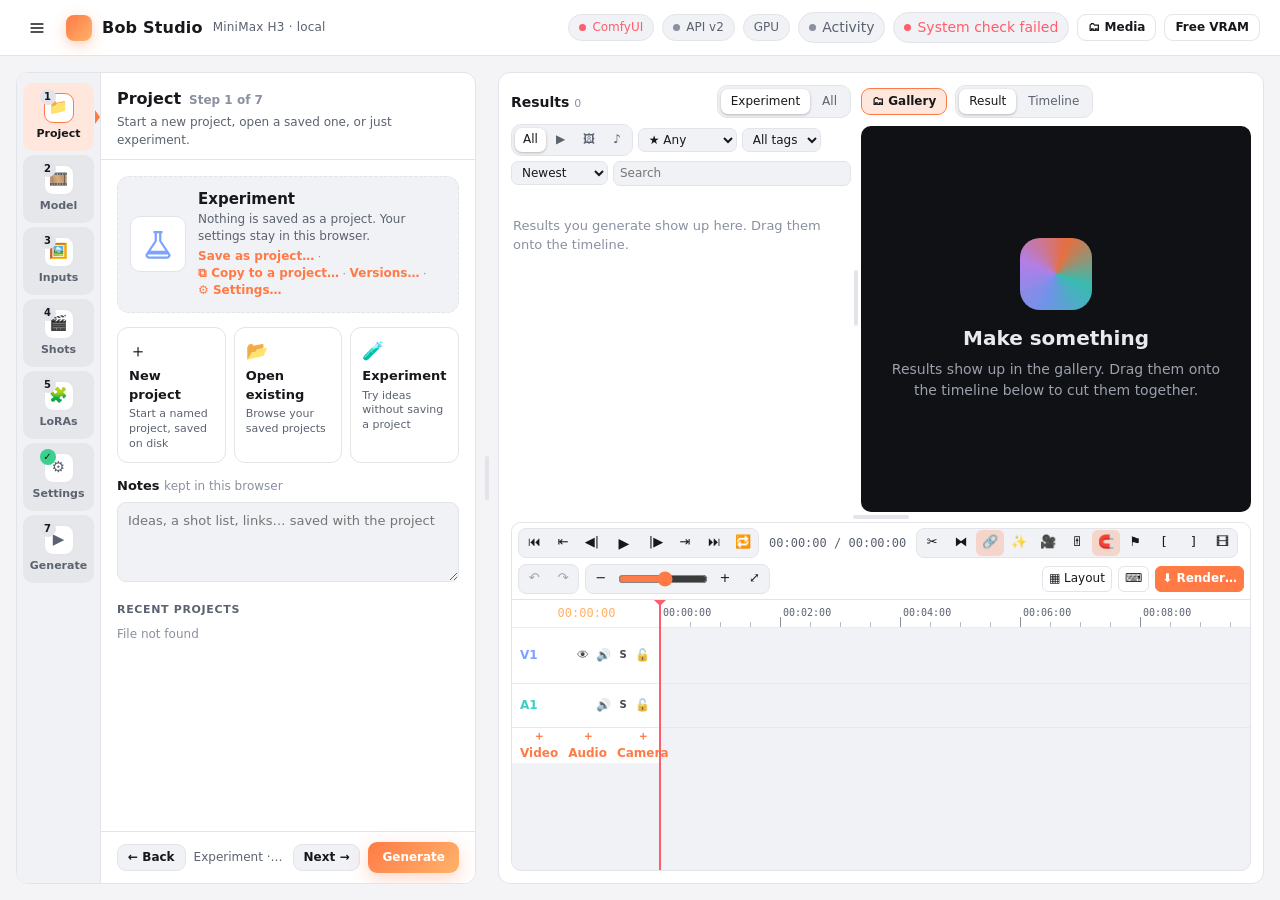
==== static/index.html @ f5df1dfd "H3 Image: Clean texture with EasyFix, and 8 and 16 MP sizes (v0.99.0) Clean texture (on by default) " ====
<!doctype html>
<html lang="en">
<head>
  <meta charset="utf-8">
  <meta name="viewport" content="width=device-width, initial-scale=1">
  <title>Bob Studio</title>
  <link rel="icon" href="data:image/svg+xml,<svg xmlns='http://www.w3.org/2000/svg' viewBox='0 0 32 32'><rect width='32' height='32' rx='8' fill='%23ff7a45'/><path d='M11 9l12 7-12 7z' fill='white'/></svg>">
  <link rel="stylesheet" href="/static/styles.css">
  <link rel="stylesheet" href="/static/shell.css">
  <link rel="stylesheet" href="/static/media.css">
  <link rel="stylesheet" href="/static/timeline.css">
  <link rel="stylesheet" href="/static/editor.css">
  <link rel="stylesheet" href="/static/themes.css">
  <link rel="stylesheet" href="/static/settings.css">
  <script>
    // Start in the saved theme (Settings > Appearance) before anything is drawn.
    try { const a = JSON.parse(localStorage.getItem("bob.look") || "null"); if (a) { const r = document.documentElement;
      r.dataset.theme = a.theme || "system"; r.dataset.accent = a.accent || "orange"; r.dataset.text = a.font_size || "normal"; r.dataset.motion = a.reduce_motion ? "reduce" : ""; } } catch {}
  </script>
</head>
<body>
  <header class="topbar">
    <div class="brand"><button type="button" class="menu-btn" id="btn-menu" aria-label="Menu" aria-haspopup="menu" aria-expanded="false" title="Menu">
        <svg viewBox="0 0 20 20" fill="none" stroke="currentColor" stroke-width="1.8" stroke-linecap="round" aria-hidden="true"><path d="M3.5 5.5h13M3.5 10h13M3.5 14.5h13"/></svg></button>
      <span class="logo"></span>Bob Studio <small>MiniMax H3 · local <span id="app-version"></span></small></div>
    <div class="status" id="status">
      <span class="chip" id="st-comfy"><i></i>ComfyUI</span>
      <span class="chip" id="st-proxy"><i></i>API v2</span>
      <span class="chip muted" id="st-gpu">GPU</span>
      <button type="button" class="chip chip-btn act-chip" id="st-queue" title="Activity: what the studio is doing, with logs (Ctrl+Shift+A)"><i></i>Activity</button>
      <button class="chip chip-btn" id="st-sys" title="System check"><i></i>System</button>
      <button class="chip chip-btn unsaved" id="st-save" hidden title="Save the project (Ctrl+S)"><i></i>Unsaved · Save</button>
      <button class="btn ghost sm" id="btn-media" title="Open the media library: pictures, clips and sounds, with tags and bookmarks">🗂 Media</button>
      <button class="btn ghost sm" id="btn-free" title="Unload models from VRAM (useful when switching between H3 and FLUX)">Free VRAM</button>
    </div>
  </header>

  <div class="sys-content" id="sys-content" hidden>
    <p class="hint" id="sys-summary"></p>
    <ul class="sys-list" id="sys-list"></ul>
  </div>

  <main class="layout" id="layout">
    <!-- ============================================================ SIDE PANEL: steps -->
    <aside class="panel side" id="side" aria-label="Create">
      <nav class="steps" role="tablist" aria-orientation="vertical" aria-label="Steps">
        <button type="button" class="step-tab" role="tab" data-step="project"><span class="ico">📁<span class="n"><span>1</span></span></span>Project</button>
        <button type="button" class="step-tab" role="tab" data-step="model"><span class="ico">🎞️<span class="n"><span>2</span></span></span>Model</button>
        <button type="button" class="step-tab" role="tab" data-step="inputs"><span class="ico">🖼️<span class="n"><span>3</span></span></span>Inputs</button>
        <button type="button" class="step-tab" role="tab" data-step="shots"><span class="ico">🎬<span class="n"><span>4</span></span></span>Shots</button>
        <button type="button" class="step-tab" role="tab" data-step="loras"><span class="ico">🧩<span class="n"><span>5</span></span></span>LoRAs</button>
        <button type="button" class="step-tab" role="tab" data-step="prompt"><span class="ico">✍️<span class="n"><span>4</span></span></span>Prompt</button>
        <button type="button" class="step-tab" role="tab" data-step="settings"><span class="ico">⚙️<span class="n"><span>5</span></span></span>Settings</button>
        <button type="button" class="step-tab" role="tab" data-step="generate"><span class="ico">▶️<span class="n"><span>6</span></span></span>Generate</button>
        <span class="rail-gap"></span>
      </nav>

      <div class="side-body">
        <header class="step-head"><h2 id="step-title"></h2><p id="step-sub"></p></header>
        <!-- novalidate: Bob checks the values itself; the browser would silently refuse to submit over a hidden field
             (e.g. a LoRA strength between its steps on another step) -->
        <form id="form" autocomplete="off" novalidate>
          <!-- 1 · Project -->
          <section class="step" data-step="project" role="tabpanel">
            <div class="proj-card" id="proj-card"></div>
            <div class="proj-actions">
              <button type="button" class="proj-action" id="btn-proj-new"><i>＋</i><b>New project</b><span>Start a named project, saved on disk</span></button>
              <button type="button" class="proj-action" id="btn-proj-open"><i>📂</i><b>Open existing</b><span>Browse your saved projects</span></button>
              <button type="button" class="proj-action" id="btn-proj-exp"><i>🧪</i><b>Experiment</b><span>Try ideas without saving a project</span></button>
            </div>
            <div class="field" id="f-notes">
              <label for="proj-notes">Notes <span class="opt" id="notes-where"></span></label>
              <textarea id="proj-notes" rows="3" placeholder="Ideas, a shot list, links… saved with the project"></textarea>
            </div>
            <h4 class="sub-h">Recent projects</h4>
            <div class="recent-list" id="recent-list"></div>
          </section>

          <!-- 2 · Model -->
          <section class="step" data-step="model" role="tabpanel">
            <div id="model-list"></div>
            <div class="missing" id="missing" hidden></div>
          </section>

          <!-- 3 · Inputs -->
          <section class="step" data-step="inputs" role="tabpanel">
    <div class="field" id="f-frames">
              <label>Keyframes <span class="opt">optional</span></label>
              <div class="frames">
                <div class="drop" data-role="first_frame" tabindex="0">
                  <span class="drop-label">First frame</span>
                  <img alt="">
                  <button type="button" class="m3b" title="Make a 3D model of the main object in this picture" aria-label="Make a 3D model from the first frame">🧊</button>
                  <button type="button" class="s3b" title="Open this picture as a 3D scene" aria-label="Open the first frame as a 3D scene">🏞</button>
                  <button type="button" class="x" title="Remove">×</button>
                </div>
                <div class="drop" data-role="last_frame" tabindex="0">
                  <span class="drop-label">Last frame</span>
                  <img alt="">
                  <button type="button" class="m3b" title="Make a 3D model of the main object in this picture" aria-label="Make a 3D model from the last frame">🧊</button>
                  <button type="button" class="s3b" title="Open this picture as a 3D scene" aria-label="Open the last frame as a 3D scene">🏞</button>
                  <button type="button" class="x" title="Remove">×</button>
                </div>
              </div>
              <p class="hint">Drop or click to upload, or use “→ First frame” on any image in the gallery. The video follows the keyframe's aspect ratio.</p>
              <input type="file" id="file-input" accept="image/png,image/jpeg,image/webp,image/bmp" hidden>
            </div>

    <div class="field" id="f-refs" hidden>
              <label>Reference pictures <span class="opt">1–9 · people, objects, places, style</span></label>
              <div class="refs" id="refs"></div>
              <p class="hint">In the prompt, call them <code>&lt;Picture 1&gt;</code>, <code>&lt;Picture 2&gt;</code>… in this order. Click a tag on a picture to insert it.</p>
              <input type="file" id="ref-input" accept="image/png,image/jpeg,image/webp,image/bmp" multiple hidden>
            </div>

    <div class="field" id="f-arefs" hidden>
              <label>Reference sound <span class="opt">voices to clone · up to 3</span></label>
              <p class="hint aref-switch">Voice cloning uses the <b>H3 Reference</b> model.
                <button type="button" class="link" id="btn-use-h3ref">Switch to H3 Reference</button></p>
              <div class="arefs" id="arefs"></div>
              <label class="check aref-opt"><input type="checkbox" id="clean-audio" checked> Clean it up and keep the best 6–10 s of speech</label>
              <p class="hint aref-opt">Upload a clear recording of the voice: a sound file, or a video whose soundtrack has it. In the prompt, say who
                speaks with it, e.g. <code>The woman from &lt;Picture 1&gt; says “See you tomorrow” in the voice of &lt;Audio 1&gt;</code>.
                Only clone voices you have permission to use.</p>
              <input type="file" id="aref-input" accept="audio/*,video/mp4,video/webm,video/quicktime" multiple hidden>
            </div>

            <div class="noinputs" id="no-inputs" hidden>This model doesn't take pictures. Go on to the prompt.</div>
            <div class="field" id="f-media">
              <div class="label-row"><label>Media</label><span class="opt">double-click or drag a picture onto a slot</span></div>
              <div id="media-inputs"></div>
            </div>
          </section>

          <!-- Shots (video) -->
          <section class="step" data-step="shots" role="tabpanel" hidden>
            <div class="shots-head">
              <div class="seg sm" id="shots-mode" role="group" aria-label="How shots become video">
                <button type="button" data-m="each" title="One generation per shot; with several shots the results go on the timeline in order">One video per shot</button>
                <button type="button" data-m="multi" title="One generation, H3's multi-shot prompt ([Shot 1] … [Shot 2] …)">One multi-shot video</button>
              </div>
              <label class="check shots-autotl" title="When the video is done, put it at the end of the timeline's first video track (several shots go on in order; with takes, the first good take)"><input type="checkbox" id="shots-autotl" checked> Add to timeline when done</label>
              <label class="check shots-autotl" hidden title="H3 Reference: make the shots one after another, each with the last frame of the shot before as a hidden reference picture (same place, light and clothes), and with one seed for all of them"><input type="checkbox" id="shots-cont" checked> Carry each shot into the next</label>
              <span class="shots-total" id="shots-total"></span>
            </div>
            <details class="shots-idea">
              <summary>✨ Write the shots from an idea</summary>
              <textarea id="shots-idea" rows="2" placeholder="A woman walks her dog in a park at sunset; the dog runs off and she laughs"></textarea>
              <div class="shots-idea-row">
                <label>Shots <select id="shots-idea-n"><option value="">Auto</option><option>1</option><option>2</option><option>3</option><option>4</option><option>5</option><option>6</option></select></label>
                <label>Length <input type="number" id="shots-idea-s" min="2" max="60" step="1" value="10"> s</label>
                <label for="shots-creat">Creativity</label><input type="range" id="shots-creat" min="0" max="100" step="5" value="50"><span class="shots-creat-val"></span>
                <button type="button" class="btn sm primary" id="btn-shots-write">✨ Write shots</button>
              </div>
              <p class="hint" id="shots-idea-status" aria-live="polite">Uses the LLM set up for the Prompt writer. Replaces the shots below; then edit any of them.</p>
            </details>
            <details class="shots-all shots-subjects" id="shots-subjects" open hidden>
              <summary>Subjects <span class="opt">who or what each reference picture is</span><span class="subj-sum"></span></summary>
              <label class="subj-on"><input type="checkbox" id="subjects-on" checked> Use these detailed definitions in the prompt's <code>subject_definitions</code></label>
              <p class="hint">Each picture is <code>&lt;Subject N&gt;</code> in the prompt. A detailed definition keeps faces, hair, bodies and
                clothes accurate in every shot. Generate has the vision model write any that are missing; edit them as you like.
                <button type="button" class="btn sm" data-subj-act="all">✨ Describe the missing ones</button></p>
              <div class="subj-list"></div>
              <p class="hint" id="subjects-status" aria-live="polite"></p>
            </details>
            <div class="shot-list" id="shot-list" role="list" aria-label="Shots"></div>
            <button type="button" class="shot-add" id="btn-shot-add">＋ Add shot</button>
            <p class="hint" id="shots-hint"></p>
            <details class="shots-all shots-look">
              <summary>Look, sound and music <span class="opt">for every shot</span></summary>
              <div class="field"><label for="shots-style">Look <span class="opt">style, light, lens</span></label>
                <input id="shots-style" placeholder="Cinematic live-action, warm tungsten palette, 35mm lens, shallow depth of field"></div>
              <div class="row2">
                <div class="field"><label for="shots-sound">Soundscape</label><input id="shots-sound" placeholder="Rain on metal, distant traffic, footsteps in puddles"></div>
                <div class="field"><label for="shots-music">Music</label><input id="shots-music" placeholder="N/A"></div>
              </div>
              <label class="subj-on"><input type="checkbox" id="shots-automatch" checked> When these change, ✨ update the shots to match
                <span class="opt">setting, light, wording and camera; what happens and spoken lines stay</span></label>
              <p class="hint" id="shots-match-status" aria-live="polite"></p>
            </details>
            <details class="shots-preview"><summary>Prompt preview</summary><pre id="shots-prompt"></pre></details>
            <datalist id="shot-cams"><option value="holds a static shot"><option value="slowly pushes in"><option value="slowly pulls back"><option value="pans left"><option value="pans right"><option value="tilts up"><option value="tilts down"><option value="tracks alongside the subject"><option value="follows the subject from behind"><option value="orbits around the subject"><option value="cranes up"><option value="is handheld and close"><option value="racks focus"></datalist>
          </section>

          <!-- LoRAs -->
          <section class="step" data-step="loras" role="tabpanel" hidden>
            <div class="field">
              <div class="label-row"><label>LoRAs on <span id="lora-model"></span></label>
                <span class="label-actions"><button type="button" class="btn sm" id="btn-lora-browse">📂 Browse LoRAs…</button></span></div>
              <div class="lora-list" id="lora-list"></div>
              <p class="hint">LoRAs steer the model toward a style, a character or a motion. Strength 1 is full, 0.5 half, negative pushes away;
                they apply in order. Click a trigger word to put it in the prompt. H3's turbo LoRA is the Turbo switch in Settings.</p>
            </div>
          </section>

          <!-- 4 · Prompt -->
          <section class="step" data-step="prompt" role="tabpanel">
            <p class="shots-banner" id="prompt-shots-banner" hidden>🎬 Shots are on: Generate builds the video from the <button type="button" class="link" id="btn-goto-shots">Shots step</button>, not this prompt.</p>
            <div class="seg sm prompt-mode" id="prompt-mode" role="tablist" aria-label="Write the prompt as" hidden>
              <button type="button" data-m="text" class="active" title="Write the prompt yourself, with live help (Alt+W switches)">✏ Prompt</button>
              <button type="button" data-m="writer" title="Build an H3 shot list field by field; the LLM fills what you leave open (Alt+W switches)">✍ Shot writer</button>
            </div>
            <div class="prompt-writer" id="prompt-writer" hidden>
              <div class="pw-head"><span class="hint">The shot list fills the prompt as you go; Generate uses it.</span>
                <span class="pw-dur" id="pw-dur" aria-live="polite"></span>
                <button type="button" class="link" id="pw-pop" title="Open the Shot writer in its own window">↗ Pop out</button></div>
              <iframe id="prompt-writer-frame" title="Shot writer"></iframe>
            </div>
    <div class="field prompt-field">
              <div class="label-row">
                <label for="prompt" id="prompt-label">Prompt</label>
                <span class="label-actions">
                  <button type="button" class="link" id="btn-write" title="Turn your idea into an H3 shot list with a local LLM">✨ Write for me</button>
                  <button type="button" class="link" id="btn-catalog" title="Saved prompts: use one, or save this one">📚 Catalog</button>
                  <button type="button" class="link" id="btn-template">Insert template</button>
                  <button type="button" class="link" id="btn-tips">Tips</button>
                </span>
              </div>
              <div class="prompt-bar" id="prompt-bar" role="toolbar" aria-label="Insert into the prompt"></div>
              <textarea id="prompt" rows="9" placeholder="Describe the shots, camera moves, and the sound…"></textarea>
              <div class="prompt-live" id="prompt-live" hidden></div>
              <div class="tips" id="tips" hidden></div>
              <div class="writer-status" id="writer-status" hidden></div>
              <details class="writer" id="f-writer">
                <summary>Prompt writer <span class="opt" id="writer-summary"></span></summary>
                <div class="row2">
                  <div class="field">
                    <label for="llm-backend">LLM</label>
                    <select id="llm-backend"></select>
                  </div>
                  <div class="field">
                    <label for="llm-model">Model</label>
                    <select id="llm-model"></select>
                  </div>
                </div>
                <div class="field">
                  <label for="llm-url">Server URL</label>
                  <div class="inline-row">
                    <input type="url" id="llm-url" spellcheck="false">
                    <button type="button" class="btn ghost sm" id="btn-llm-connect">Connect</button>
                  </div>
                  <p class="hint" id="llm-hint"></p>
                </div>
                <div class="row2">
                  <div class="field">
                    <label for="llm-shots">Shots</label>
                    <select id="llm-shots">
                      <option value="">Auto</option><option>1</option><option>2</option><option>3</option><option>4</option><option>5</option>
                    </select>
                  </div>
                  <div class="field toggle-row">
                    <label class="switch"><input type="checkbox" id="llm-dialogue"><span></span></label>
                    <div><strong>Spoken lines</strong></div>
                  </div>
                </div>
              </details>
            </div>

    <div class="field" id="f-lyrics" hidden>
              <label for="lyrics">Lyrics <span class="opt">use [Verse] [Chorus] [Bridge] tags · [Instrumental] for none</span></label>
              <textarea id="lyrics" rows="6" placeholder="[Verse]&#10;…"></textarea>
            </div>

          </section>

          <!-- 5 · Settings -->
          <section class="step" data-step="settings" role="tabpanel">
    <div class="row2">
              <div class="field" id="f-aspect">
                <label for="aspect">Aspect</label>
                <select id="aspect"></select>
              </div>
              <div class="field" id="f-quality">
                <label for="quality">Quality</label>
                <select id="quality"></select>
              </div>
            </div>
            <p class="hint dims" id="dims"></p>

            <div class="field" id="f-seconds">
              <div class="label-row">
                <label for="seconds">Duration</label>
                <span class="val" id="seconds-val"></span>
              </div>
              <input type="range" id="seconds" min="2" max="15" step="0.5" value="5">
            </div>

            <div class="field toggle-row" id="f-turbo">
              <label class="switch"><input type="checkbox" id="turbo" checked><span></span></label>
              <div><strong>Turbo</strong> <span class="hint inline" id="turbo-note">8 steps with the turbo LoRA (≈3× faster)</span></div>
            </div>

            <div class="field toggle-row" id="f-fidelity" hidden>
              <label class="switch"><input type="checkbox" id="fidelity"><span></span></label>
              <div><strong>Max reference detail</strong> <span class="hint inline">2048px references: truer faces, several times slower</span></div>
            </div>

            <div class="field toggle-row" id="f-clean" hidden>
              <label class="switch"><input type="checkbox" id="clean" checked><span></span></label>
              <div><strong>Clean texture</strong> <span class="hint inline" id="clean-hint">EasyFix: less grain and speckle on skin, fur and stone (6 steps)</span></div>
            </div>

            <div class="field toggle-row" id="f-enhance" hidden>
              <label class="switch"><input type="checkbox" id="enhance"><span></span></label>
              <div><strong>Enhance prompt</strong> <span class="hint inline" id="enhance-hint">Qwen3.5 upsampler expands short prompts</span></div>
            </div>

            <details class="advanced">
              <summary>Advanced</summary>
              <div class="row2">
                <div class="field">
                  <label for="seed">Seed</label>
                  <div class="seed">
                    <input type="number" id="seed" value="-1" min="-1">
                    <button type="button" class="btn ghost sm" id="btn-dice" title="Random every run">🎲</button>
                  </div>
                  <p class="hint">-1 = random each run</p>
                </div>
                <div class="field">
                  <label>Takes</label>
                  <div class="seg" id="batch-seg">
                    <button type="button" data-v="1" class="active">1</button>
                    <button type="button" data-v="2">2</button>
                    <button type="button" data-v="3">3</button>
                    <button type="button" data-v="4">4</button>
                  </div>
                  <p class="hint">Each take uses the next seed.</p>
                </div>
              </div>
              <div class="field" id="f-live-preview">
                <label for="live-preview">Live preview</label>
                <select id="live-preview">
                  <option value="off">Off</option>
                  <option value="fast">On · a soft colour sketch of the first frame</option>
                </select>
                <p class="hint">Shows the first frame forming on the running result, once per step, so you can stop a take that's going wrong. Costs no measurable time.</p>
              </div>
              <div class="field unet-field" id="unet-field" hidden></div>
              <div class="field sampling-field" id="sampling-field" hidden></div>
              <div class="row2 samp-nums" id="samp-nums">
                <div class="field">
                  <label for="steps">Steps</label>
                  <input type="number" id="steps" min="1" max="150" placeholder="auto">
                  <p class="hint" id="steps-hint">auto</p>
                </div>
                <div class="field">
                  <label for="cfg">CFG</label>
                  <input type="number" id="cfg" min="0" max="30" step="0.1" placeholder="auto">
                  <p class="hint" id="cfg-hint">auto</p>
                </div>
              </div>
            </details>

            <details class="advanced post-proc" id="f-enhance-after">
              <summary>Post-Processing <span class="pp-sum" id="enhance-after-sum"></span></summary>
              <p class="hint">Runs after every new picture or video, in this order, and saves one enhanced copy beside it. Set a step to Off to skip it; with every step off, no enhanced file is made.</p>
              <div id="pp-body"></div>
              <p class="hint" id="enhance-after-hint"></p>
            </details>

          </section>

          <!-- 6 · Generate -->
          <section class="step" data-step="generate" role="tabpanel">
            <div class="summary" id="summary"></div>
            <button type="submit" class="btn primary big" id="btn-generate">Generate</button>
            <p class="error" id="form-error" role="alert"></p>
            <div class="queue" id="queue"></div>
            <div class="gen-log" id="gen-log" hidden></div>
          </section>
        </form>

        <footer class="step-nav">
          <button type="button" class="btn sm" id="btn-back">← Back</button>
          <span class="grow" id="nav-info"></span>
          <button type="button" class="btn sm" id="btn-next">Next →</button>
          <button type="button" class="btn sm primary" id="btn-quick-gen" title="Generate with the current settings (Ctrl+Enter)">Generate</button>
        </footer>
      </div>
    </aside>

    <div class="splitter" id="splitter" role="separator" aria-orientation="vertical" aria-label="Resize the side panel (double-click to reset)" tabindex="0"></div>

    <!-- ============================================================ STAGE: gallery + monitor above, timeline below -->
    <section class="panel stage" aria-label="Preview and edit">
      <div class="top" id="top">
        <div class="bin" id="bin" aria-label="Results">
          <div class="bin-head">
            <h3>Results <small id="bin-count"></small></h3>
            <div class="seg sm scope" id="scope-seg" title="Show results from this project or everything">
              <button type="button" data-s="project" class="active">This project</button>
              <button type="button" data-s="all">All</button>
            </div>
          </div>
          <div class="bin-filters">
            <div class="seg sm" id="filter-seg">
              <button data-f="all" class="active" title="All kinds">All</button>
              <button data-f="video" title="Videos">▶</button>
              <button data-f="image" title="Pictures">🖼</button>
              <button data-f="audio" title="Sound">♪</button>
            </div>
            <select id="bin-rating" aria-label="Minimum rating"><option value="0">★ Any</option><option value="1">★ 1+</option><option value="2">★★ 2+</option><option value="3">★★★ 3+</option><option value="4">★★★★ 4+</option><option value="5">★★★★★</option></select>
            <select id="bin-tag" aria-label="Tag"><option value="">All tags</option></select>
            <select id="bin-sort" aria-label="Sort"><option value="new">Newest</option><option value="old">Oldest</option><option value="rating">Best rated</option></select>
            <input type="search" id="bin-q" placeholder="Search" aria-label="Search results">
          </div>
          <div class="gallery" id="gallery"></div>
        </div>
        <div class="vsplit" id="bin-split" role="separator" aria-orientation="vertical" aria-label="Resize the gallery and viewer (double-click to reset)" tabindex="0"></div>
        <div class="monitor" id="monitor">
          <div class="mon-head">
            <button type="button" class="btn sm ghost mon-gal" id="btn-gallery" aria-pressed="true" title="Show or hide the results gallery (Alt+G)">🗂 Gallery</button>
            <div class="seg sm" id="mon-seg" role="tablist" aria-label="Viewer shows">
              <button type="button" data-m="result" class="active" title="The selected result">Result</button>
              <button type="button" data-m="timeline" title="Timeline playback">Timeline</button>
            </div>
            <div class="mon-bar" id="mon-bar" hidden></div>
            <button type="button" class="btn sm ghost mon-info" id="btn-info" aria-expanded="false" aria-controls="meta" hidden title="Show or hide the prompt, details and all controls over the viewer (Alt+I)">ℹ Details <span class="chev">▾</span></button>
          </div>
          <div class="mon-body">
          <div class="viewer" id="viewer">
            <div class="empty" id="viewer-empty">
              <div class="empty-art"></div>
              <h2>Make something</h2>
              <p>Results show up in the gallery. Drag them onto the timeline below to cut them together.</p>
            </div>
          </div>
          <div class="viewer program" id="program" hidden>
            <div class="prog-cam" id="prog-cam">
            <video id="prog-video" playsinline preload="auto" hidden></video>
            <img id="prog-img" alt="" hidden>
            <video id="prog-video2" playsinline preload="auto" hidden></video>
            <img id="prog-img2" alt="" hidden>
            </div>
            <div class="prog-hud"><span id="prog-name"></span><span id="prog-tc">00:00:00</span></div>
          </div>
          <div class="meta" id="meta" hidden></div>
          </div>
        </div>
      </div>

      <div class="editor" id="editor" hidden></div>

      <div class="hsplit" id="stage-split" role="separator" aria-orientation="horizontal" aria-label="Resize the top section and timeline (double-click to reset)" tabindex="0"></div>

      <div class="bottom" id="bottom">
        <div class="timeline" id="timeline" aria-label="Timeline"></div>
      </div>
    </section>
  </main>

  <script src="/static/winman.js"></script>
  <script src="/static/explorer.js"></script>
  <script src="/static/media.js"></script>
  <script src="/static/viewport3d.js"></script>
  <script src="/static/timeline.js"></script>
  <script src="/static/bin.js"></script>
  <script src="/static/activity.js"></script>
  <script src="/static/h3prompt.js"></script>
  <script src="/static/loras.js"></script>
  <script src="/static/shots.js"></script>
  <script src="/static/enhance.js"></script>
  <script src="/static/reftools.js"></script>
  <script src="/static/motion.js"></script>
  <script src="/static/tracker.js"></script>
  <script src="/static/model3d.js"></script>
  <script src="/static/scene3d.js"></script>
  <script src="/static/angles.js"></script>
  <script src="/static/editor.js"></script>
  <script src="/static/settings.js"></script>
  <script src="/static/prompts.js"></script>
  <script src="/static/app.js"></script>
  <script src="/static/shell.js"></script>
</body>
</html>
---- static/styles.css ----
:root {
  --bg: #0e0f12;
  --panel: #16181d;
  --panel-2: #1d2027;
  --line: #2a2e37;
  --text: #e9eaee;
  --muted: #9097a5;
  --faint: #6b7280;
  --accent: #ff7a45;
  --accent-2: #ffb36b;
  --accent-ink: #1a0d06;
  --ok: #3ccf8e;
  --warn: #f5b942;
  --bad: #ff5d6c;
  --video: #7aa2ff;
  --image: #c38bff;
  --audio: #3ccfc0;
  --radius: 12px;
  --shadow: 0 10px 30px rgba(0, 0, 0, .35);
  color-scheme: dark;
}
@media (prefers-color-scheme: light) {
  :root:not([data-theme]), :root[data-theme="system"] {
    --bg: #f4f4f6; --panel: #ffffff; --panel-2: #f1f2f5; --line: #e2e4ea;
    --text: #17181c; --muted: #5b6270; --faint: #8a90a0; --accent-ink: #fff;
    --shadow: 0 10px 30px rgba(20, 20, 40, .08);
    color-scheme: light;
  }
}

* { box-sizing: border-box; }
html, body { margin: 0; height: 100%; }
body {
  background: var(--bg); color: var(--text);
  font: 14px/1.45 Inter, "Segoe UI", system-ui, -apple-system, sans-serif;
}
button, input, select, textarea { font: inherit; color: inherit; }
[hidden] { display: none !important; }

/* ---------------------------------------------------------------- top bar */
.topbar {
  height: 56px; display: flex; align-items: center; justify-content: space-between;
  padding: 0 20px; border-bottom: 1px solid var(--line); background: var(--panel);
  position: sticky; top: 0; z-index: 5;
}
.brand { display: flex; align-items: center; gap: 10px; font-weight: 700; font-size: 16px; letter-spacing: .2px; }
.brand small { font-weight: 500; color: var(--muted); font-size: 12px; }
.logo {
  width: 26px; height: 26px; border-radius: 8px;
  background: linear-gradient(135deg, var(--accent), var(--accent-2));
  box-shadow: 0 0 0 1px rgba(255,255,255,.06), 0 4px 14px color-mix(in srgb, var(--accent) 35%, transparent);
}
.status { display: flex; align-items: center; gap: 8px; flex-wrap: wrap; justify-content: flex-end; }
.chip {
  display: inline-flex; align-items: center; gap: 6px; padding: 4px 10px; border-radius: 99px;
  background: var(--panel-2); border: 1px solid var(--line); font-size: 12px; color: var(--muted); white-space: nowrap;
}
.chip i { width: 7px; height: 7px; border-radius: 50%; background: var(--faint); }
.chip.ok i { background: var(--ok); box-shadow: 0 0 8px var(--ok); }
.chip.bad i { background: var(--bad); }
.chip.bad { color: var(--bad); }

/* ---------------------------------------------------------------- layout */
.layout {
  display: grid; grid-template-columns: 400px minmax(0, 1fr); gap: 16px;
  padding: 16px; height: calc(100vh - 56px);
}
.panel { background: var(--panel); border: 1px solid var(--line); border-radius: var(--radius); min-height: 0; }
.create { display: flex; flex-direction: column; overflow: auto; }
.stage { display: flex; flex-direction: column; overflow: auto; padding: 16px; gap: 14px; }

@media (max-width: 900px) {
  .layout { grid-template-columns: 1fr; height: auto; padding: 12px 16px; }
  .create, .stage { overflow: visible; }
  .topbar { height: auto; padding: 10px 16px; flex-wrap: wrap; gap: 8px; }
}

/* ---------------------------------------------------------------- tabs / segmented */
.tabs { display: grid; grid-template-columns: repeat(3, 1fr); border-bottom: 1px solid var(--line); position: sticky; top: 0; background: var(--panel); z-index: 2; }
.tabs button {
  background: none; border: 0; padding: 14px 0 12px; cursor: pointer; color: var(--muted); font-weight: 600;
  border-bottom: 2px solid transparent;
}
.tabs button.active { color: var(--text); border-bottom-color: var(--accent); }
.tabs button:hover { color: var(--text); }

.seg { display: inline-flex; background: var(--panel-2); border: 1px solid var(--line); border-radius: 10px; padding: 3px; gap: 2px; flex-wrap: wrap; }
.seg button {
  background: none; border: 0; border-radius: 7px; padding: 6px 12px; cursor: pointer; color: var(--muted); font-weight: 500;
}
.seg button.active { background: var(--panel); color: var(--text); box-shadow: 0 1px 3px rgba(0,0,0,.25); }
.seg button:disabled { opacity: .45; cursor: not-allowed; }
.seg.sm button { padding: 4px 10px; font-size: 12px; }
#engine-seg { display: flex; }
#engine-seg button { flex: 1; }

/* ---------------------------------------------------------------- form */
form { padding: 16px; display: flex; flex-direction: column; gap: 14px; }
.field { display: flex; flex-direction: column; gap: 6px; min-width: 0; }
.field > label, .label-row label { font-weight: 600; font-size: 13px; }
.opt { color: var(--faint); font-weight: 400; font-size: 12px; }
.label-row { display: flex; justify-content: space-between; align-items: baseline; }
.label-actions { display: flex; gap: 12px; }
.val { color: var(--muted); font-size: 12px; font-variant-numeric: tabular-nums; }
.row2 { display: grid; grid-template-columns: 1fr 1fr; gap: 12px; }
.hint { margin: 0; color: var(--faint); font-size: 12px; }
.hint.inline { display: inline; }
.hint.dims { margin-top: -6px; font-variant-numeric: tabular-nums; }

input[type=number], input[type=url], select, textarea {
  width: 100%; background: var(--panel-2); border: 1px solid var(--line); border-radius: 9px; padding: 8px 10px; outline: none;
}
textarea { resize: vertical; min-height: 80px; line-height: 1.5; font-size: 13px; }
input:focus, select:focus, textarea:focus { border-color: var(--accent); box-shadow: 0 0 0 3px color-mix(in srgb, var(--accent) 18%, transparent); }
input[type=range] { width: 100%; accent-color: var(--accent); }

.link { background: none; border: 0; color: var(--accent); cursor: pointer; padding: 0; font-size: 12px; font-weight: 600; }
.link:hover { text-decoration: underline; }
.link.danger-link { color: var(--bad); }

/* Prompt step: tags row, live model view, catalog, presets */
.prompt-bar { display: flex; flex-wrap: wrap; align-items: center; gap: 6px 10px; margin: 4px 0 6px; font-size: 12px; }
.pb-group { display: flex; flex-wrap: wrap; align-items: center; gap: 6px; }
.pb-group + .pb-group { padding-left: 10px; border-left: 1px solid var(--line); }
.pb-ref { position: relative; width: 34px; height: 34px; padding: 0; border: 1px solid var(--line); border-radius: 7px; overflow: hidden; background: var(--panel-2); cursor: pointer; }
.pb-ref img { width: 100%; height: 100%; object-fit: cover; display: block; }
.pb-ref span { position: absolute; right: 1px; bottom: 1px; font-size: 10px; font-weight: 700; line-height: 1; padding: 1px 3px; border-radius: 4px; background: rgba(0,0,0,.72); color: #fff; }
.pb-ref:hover, .pb-ref:focus-visible { border-color: var(--accent); }
.pb-chip { border: 1px solid var(--line); border-radius: 999px; background: var(--panel-2); color: var(--text); font: inherit; padding: 2px 8px; cursor: pointer; }
.pb-chip:hover { border-color: var(--accent); }
.pb-hint { color: var(--faint); }
.ps-item { display: flex; align-items: center; gap: 8px; padding: 6px 4px; border-bottom: 1px solid var(--line); }
.ps-text { flex: 1; min-width: 0; display: flex; flex-direction: column; }
.ps-text small { color: var(--muted); overflow: hidden; text-overflow: ellipsis; white-space: nowrap; }
.pl-fixing { margin: 0 0 4px; color: var(--muted); font-size: 12px; }
.prompt-mode { margin-bottom: 10px; }
.step.writer-mode .prompt-field > :not(.writer-status):not(.writer) { display: none; }
.prompt-writer { margin-bottom: 10px; }
.prompt-writer[hidden] { display: none; }
.pw-head { display: flex; align-items: center; gap: 8px; justify-content: space-between; flex-wrap: wrap; margin-bottom: 6px; font-size: 12px; }
.pw-dur { color: var(--muted); }
.pw-dur.warn { color: var(--warn); }
#prompt-writer-frame { display: block; width: 100%; height: max(520px, calc(100vh - 300px)); border: 1px solid var(--line); border-radius: 10px; background: var(--bg); }
.pt-chip { display: inline-flex; border: 1px solid var(--line); border-radius: 999px; overflow: hidden; background: var(--panel-2); }
.pt-chip button { border: 0; background: none; color: var(--text); font: inherit; padding: 2px 8px; cursor: pointer; max-width: 200px; overflow: hidden; text-overflow: ellipsis; white-space: nowrap; }
.pt-chip .pt-ins { color: var(--accent); font-family: ui-monospace, monospace; border-right: 1px solid var(--line); }
.pt-chip button:hover { background: color-mix(in srgb, var(--accent) 14%, transparent); }
.prompt-live { margin-top: 8px; border: 1px solid var(--line); border-radius: 10px; background: var(--panel-2); padding: 8px 10px; font-size: 12.5px; }
.pl-head { display: flex; align-items: center; gap: 10px; flex-wrap: wrap; }
.pl-head .pl-rw { padding: 2px 10px; }
.pl-creat { display: flex; align-items: center; gap: 8px; margin-top: 6px; font-size: 12px; color: var(--muted); }
.pl-creat input[type=range] { flex: 1 1 auto; min-width: 80px; }
.pl-creat-val { flex: none; min-width: 92px; text-align: right; font-variant-numeric: tabular-nums; color: var(--text); }
.pl-model { font-weight: 700; color: var(--accent); }
.pl-count { color: var(--muted); }
.pl-gap { flex: 1; }
.pl-llm { font-size: 11.5px; padding: 1px 4px; max-width: 220px; }
.pl-tg { display: inline-flex; align-items: center; gap: 4px; color: var(--muted); cursor: pointer; white-space: nowrap; }
.pl-notes { list-style: none; margin: 6px 0 0; padding: 0; display: flex; flex-direction: column; gap: 2px; }
.pl-notes li { color: var(--muted); }
.pl-notes .pl-warn, .pl-sug .pl-warn { color: var(--warn); }
.pl-notes .pl-fix { color: var(--ok); }
.pl-sug { margin-top: 8px; border: 1px solid color-mix(in srgb, var(--accent) 45%, var(--line)); border-radius: 8px; padding: 8px 10px;
  background: color-mix(in srgb, var(--accent) 6%, var(--panel)); }
.pl-sug.busy { border-style: dashed; }
.pl-sug.busy .pl-sug-head { animation: plPulse 1.2s ease-in-out infinite; }
html[data-motion="reduce"] .pl-sug.busy .pl-sug-head { animation: none; }
@media (prefers-reduced-motion: reduce) { .pl-sug.busy .pl-sug-head { animation: none; } }
@keyframes plPulse { 50% { opacity: .55; } }
.pl-sug.err { border-color: color-mix(in srgb, var(--bad) 50%, var(--line)); }
.pl-sug-head { display: flex; align-items: center; gap: 8px; font-weight: 600; margin-bottom: 4px; }
.pl-keys { margin-left: auto; font-weight: 400; color: var(--muted); }
.pl-keys kbd, .pl-sug kbd { border: 1px solid var(--line); border-bottom-width: 2px; border-radius: 4px; padding: 0 4px; font: 11px ui-monospace, monospace; background: var(--panel); }
.pl-sug-text { white-space: pre-wrap; line-height: 1.45; max-height: 260px; overflow: auto; }
.pl-sug-actions { display: flex; gap: 6px; margin-top: 8px; }
.pl-paused { margin: 6px 0 0; color: var(--muted); }
.pl-final { margin-top: 6px; }
.pl-final summary { cursor: pointer; color: var(--muted); }
.pl-final-text { white-space: pre-wrap; margin-top: 4px; padding: 6px 8px; border-radius: 6px; background: var(--panel); border: 1px solid var(--line); max-height: 200px; overflow: auto; }
.pc { display: grid; grid-template-columns: minmax(220px, 300px) 1fr; height: 100%; min-height: 0; }
.pc-side { display: flex; flex-direction: column; border-right: 1px solid var(--line); min-height: 0; }
.pc-tools { display: flex; flex-direction: column; gap: 6px; padding: 8px; border-bottom: 1px solid var(--line); }
.pc-tools input { width: 100%; }
.pc-list { flex: 1; overflow: auto; padding: 4px; min-height: 0; }
.pc-group { font-size: 11px; text-transform: uppercase; letter-spacing: .04em; color: var(--muted); padding: 8px 6px 4px; }
.pc-item { display: flex; flex-direction: column; align-items: flex-start; gap: 2px; width: 100%; text-align: left; border: 1px solid transparent; border-radius: 8px;
  background: none; color: var(--text); padding: 6px 8px; cursor: pointer; font: inherit; }
.pc-item small { color: var(--muted); overflow: hidden; text-overflow: ellipsis; white-space: nowrap; max-width: 100%; }
.pc-item:hover { background: var(--panel-2); }
.pc-item.on { border-color: var(--accent); background: color-mix(in srgb, var(--accent) 10%, transparent); }
.pc-import { margin: 6px 8px 8px; align-self: flex-start; }
.pc-main { overflow: auto; padding: 12px 16px; min-width: 0; }
.pc-main h3 { margin: 0 0 2px; }
.pc-text { white-space: pre-wrap; font: inherit; line-height: 1.45; background: var(--panel-2); border: 1px solid var(--line); border-radius: 8px; padding: 10px; }
.pc-tags { padding-left: 18px; }
.pc-empty { padding: 12px; }
@media (max-width: 640px) { .pc { grid-template-columns: 1fr; } .pc-side { border-right: 0; border-bottom: 1px solid var(--line); max-height: 45%; } }
.pp { display: flex; flex-direction: column; height: 100%; min-height: 0; }
.pp-q { margin: 8px; }
.pp-list { flex: 1; overflow: auto; padding: 0 8px 8px; min-height: 0; }
.pp-cat summary { display: flex; align-items: center; gap: 8px; padding: 5px 4px; cursor: pointer; font-weight: 600; }
.pp-cat summary span { flex: 1; }
.pp-items { display: flex; flex-wrap: wrap; gap: 4px 12px; padding: 2px 4px 8px 16px; }
.pp-items label { display: inline-flex; align-items: center; gap: 4px; cursor: pointer; }
.lora-fit p { margin: 0 0 10px; }
.lora-fit-list { list-style: none; padding: 0; margin: 0 0 10px; display: flex; flex-direction: column; gap: 6px; }
.lora-fit-list li { display: flex; align-items: center; gap: 8px; padding: 6px 8px; border: 1px solid var(--line); border-radius: 8px; background: var(--panel-2); min-width: 0; }
.lora-fit-list .lf-txt { flex: 1; min-width: 0; display: flex; flex-direction: column; }
.lora-fit-list .lf-txt b { overflow: hidden; text-overflow: ellipsis; white-space: nowrap; }
.lora-fit-list small { color: var(--muted); font-size: 11.5px; }
.lora-fit { overflow-x: hidden; }

.tips {
  background: var(--panel-2); border: 1px solid var(--line); border-radius: 9px; padding: 10px 12px; font-size: 12px; color: var(--muted);
}
.tips ul { margin: 0; padding-left: 18px; }
.tips code { color: var(--text); }

.btn {
  border: 1px solid var(--line); background: var(--panel-2); border-radius: 9px; padding: 8px 14px; cursor: pointer; font-weight: 600;
}
.btn:hover { border-color: var(--faint); }
a.btn { color: var(--text); text-decoration: none; display: inline-flex; align-items: center; }
.btn.ghost { background: transparent; }
.btn.sm { padding: 4px 10px; font-size: 12px; }
.btn.primary {
  background: linear-gradient(135deg, var(--accent), var(--accent-2)); color: var(--accent-ink); border: 0;
  box-shadow: 0 6px 18px color-mix(in srgb, var(--accent) 30%, transparent);
}
.btn.primary:hover { filter: brightness(1.06); }
.btn.primary:disabled { opacity: .5; cursor: not-allowed; box-shadow: none; }
.btn.big { padding: 12px; font-size: 15px; }
.btn.danger:hover { border-color: var(--bad); color: var(--bad); }
.error { color: var(--bad); margin: 0; font-size: 13px; min-height: 1em; white-space: pre-wrap; }

.toggle-row { flex-direction: row; align-items: center; gap: 10px; }
.switch { position: relative; width: 38px; height: 22px; flex: none; }
.switch input { opacity: 0; width: 0; height: 0; position: absolute; }
.switch span { position: absolute; inset: 0; background: var(--line); border-radius: 99px; transition: .15s; cursor: pointer; }
.switch span::after { content: ""; position: absolute; width: 16px; height: 16px; top: 3px; left: 3px; border-radius: 50%; background: #fff; transition: .15s; }
.switch input:checked + span { background: var(--accent); }
.switch input:checked + span::after { transform: translateX(16px); }
.switch input:focus-visible + span { box-shadow: 0 0 0 3px color-mix(in srgb, var(--accent) 30%, transparent); }

.seed { display: flex; gap: 6px; }

details.advanced { border: 1px solid var(--line); border-radius: 10px; padding: 0 12px; }
details.advanced[open] { padding-bottom: 12px; }
details.advanced summary { cursor: pointer; padding: 10px 0; font-weight: 600; font-size: 13px; color: var(--muted); }
details.advanced .field + .field, details.advanced .row2 + .field { margin-top: 12px; }

.frames { display: grid; grid-template-columns: 1fr 1fr; gap: 10px; }
.drop {
  position: relative; aspect-ratio: 16/10; border: 1.5px dashed var(--line); border-radius: 10px; background: var(--panel-2);
  display: grid; place-items: center; cursor: pointer; overflow: hidden; outline: none;
}
.drop:hover, .drop:focus-visible, .drop.over { border-color: var(--accent); }
.drop img { position: absolute; inset: 0; width: 100%; height: 100%; object-fit: cover; display: none; }
.drop.has img { display: block; }
.drop.has .drop-label { display: none; }
.drop-label { color: var(--faint); font-size: 12px; }
.drop .x {
  position: absolute; top: 6px; right: 6px; width: 22px; height: 22px; border-radius: 50%; border: 0;
  background: rgba(0,0,0,.6); color: #fff; cursor: pointer; display: none; line-height: 1;
}
.drop.has .x { display: block; }
/* Open as a 3D scene (a keyframe or a reference picture on the Inputs step) */
.drop .s3b, .ref .s3b, .drop .m3b, .ref .m3b {
  position: absolute; border: 0; background: rgba(0,0,0,.6); color: #fff; cursor: pointer; line-height: 1; font-size: 12px;
}
.drop .s3b { top: 6px; right: 34px; width: 24px; height: 22px; border-radius: 7px; display: none; }
.drop.has .s3b { display: block; }
.drop .m3b { top: 6px; right: 62px; width: 24px; height: 22px; border-radius: 7px; display: none; }
.drop.has .m3b { display: block; }
/* a reference card is narrow: 🧊 🏞 ⋯ along the top (its ✨ moves down a row), its label at the bottom */
.ref .s3b { top: 4px; right: 30px; width: 22px; height: 22px; border-radius: 7px; }
.ref .m3b { top: 4px; right: 54px; width: 22px; height: 22px; border-radius: 7px; }
.drop .s3b:hover, .ref .s3b:hover, .drop .s3b:focus-visible, .ref .s3b:focus-visible,
.drop .m3b:hover, .ref .m3b:hover, .drop .m3b:focus-visible, .ref .m3b:focus-visible { background: var(--accent); outline: none; }

.refs { display: grid; grid-template-columns: repeat(auto-fill, minmax(84px, 1fr)); gap: 8px; }
.ref, .ref-add {
  position: relative; aspect-ratio: 1; border-radius: 10px; overflow: hidden; background: var(--panel-2);
}
.ref img { width: 100%; height: 100%; object-fit: cover; display: block; }
.ref .tag {
  position: absolute; left: 4px; bottom: 4px; border: 0; border-radius: 6px; padding: 2px 6px; cursor: pointer;
  background: rgba(0,0,0,.65); color: #fff; font: 600 11px/1.4 inherit;
}
.ref .ref-more {
  position: absolute; top: 4px; right: 4px; width: 24px; height: 22px; border-radius: 7px; border: 0;
  background: rgba(0,0,0,.6); color: #fff; cursor: pointer; line-height: 1; font-size: 15px;
}
.ref .ref-more:hover, .ref .ref-more[aria-expanded="true"], .ref .ref-more:focus-visible { background: var(--accent); outline: none; }
.ref .ref-desc { position: absolute; top: 30px; left: 4px; font-size: 12px; background: rgba(0,0,0,.6); border-radius: 6px; padding: 1px 4px; cursor: help; }
.ref-add {
  border: 1.5px dashed var(--line); display: grid; place-items: center; cursor: pointer; color: var(--faint);
  font-size: 12px; text-align: center; padding: 6px;
}
.ref-add:hover, .ref-add:focus-visible, .ref-add.over { border-color: var(--accent); color: var(--text); outline: none; }

.missing {
  border: 1px solid rgba(245,185,66,.4); background: rgba(245,185,66,.08); border-radius: 10px; padding: 10px 12px; font-size: 12px;
}
.missing strong { color: var(--warn); }
.missing ul { margin: 6px 0; padding-left: 18px; }
.missing code { font-size: 11px; }
.missing a { color: var(--accent); }

/* ---------------------------------------------------------------- queue */
.queue { border-top: 1px solid var(--line); padding: 12px 16px 16px; display: flex; flex-direction: column; gap: 8px; }
.queue:empty { display: none; }
.q-item { display: grid; grid-template-columns: 1fr auto auto; gap: 4px 10px; align-items: center; font-size: 12px; }
.q-item .q-title { white-space: nowrap; overflow: hidden; text-overflow: ellipsis; color: var(--muted); }
.q-item .q-title b { color: var(--text); font-weight: 600; }
.q-item .bar { grid-column: 1 / -1; }

.bar { height: 4px; background: var(--line); border-radius: 99px; overflow: hidden; }
.bar i { display: block; height: 100%; width: 0; background: linear-gradient(90deg, var(--accent), var(--accent-2)); transition: width .3s; }
.bar.indeterminate i { width: 30%; animation: slide 1.2s infinite ease-in-out; }
@keyframes slide { from { transform: translateX(-100%); } to { transform: translateX(350%); } }

/* ---------------------------------------------------------------- viewer */
.viewer {
  position: relative; background: #000; border-radius: 10px; min-height: 280px; height: 56vh; max-height: 640px;
  display: grid; place-items: center; overflow: hidden; flex: none;
}
@media (prefers-color-scheme: light) { .viewer { background: #101114; } }
.viewer video, .viewer img.media { max-width: 100%; max-height: 100%; display: block; }
.viewer audio { width: min(560px, 90%); }
/* Result picture: zoomable (ImageZoom in app.js), scroll bars when it's bigger than the viewer. */
.viewer .zoom-wrap { position: absolute; inset: 0; display: flex; overflow: auto; overscroll-behavior: contain;
  scrollbar-color: #5b606b #15171b; cursor: zoom-in; }
.viewer .zoom-wrap > img.media, .viewer .zoom-wrap > video.media { margin: auto; flex: none; user-select: none; }
.viewer .zoom-wrap.zoomed { cursor: grab; }
.viewer .zoom-wrap.zoomed > img.media { max-width: none; max-height: none; }
.viewer .zoom-wrap.panning { cursor: grabbing; }
.viewer .zoom-wrap.zoomed > video.media { max-width: none; max-height: none; }
/* Zoom: − / Fit or the % (click: Fit ↔ 100%) / +, top right so it never covers a video's own controls. */
.viewer .zoom-ctl { position: absolute; right: 10px; top: 10px; z-index: 3; display: flex; border-radius: 8px; overflow: hidden;
  background: rgba(0, 0, 0, .62); border: 1px solid rgba(255, 255, 255, .14); backdrop-filter: blur(6px); opacity: .55; transition: opacity .15s; }
.viewer:hover .zoom-ctl, .viewer .zoom-ctl:focus-within { opacity: 1; }
.viewer .zoom-ctl button { background: none; border: 0; color: #e9eaee; font: 12px/1 ui-monospace, Consolas, monospace; padding: 6px 9px; cursor: pointer; }
.viewer .zoom-ctl button:hover { background: rgba(255, 255, 255, .12); }
.viewer .zoom-ctl .zc-label { min-width: 64px; border-inline: 1px solid rgba(255, 255, 255, .14); font-variant-numeric: tabular-nums; }
.viewer .zoom-ctl .zc-label[aria-pressed="true"] { color: var(--accent); }
.audio-card { display: flex; flex-direction: column; align-items: center; gap: 18px; color: #cfd3db; width: 100%; }
.wave { display: flex; gap: 4px; align-items: center; height: 80px; }
.wave i { width: 5px; border-radius: 3px; background: linear-gradient(var(--audio), var(--video)); opacity: .85; }
.empty { text-align: center; color: #9aa1ad; padding: 24px; }
.empty h2 { color: #e9eaee; margin: 14px 0 6px; font-size: 20px; }
.empty p { margin: 0; }
.empty-art {
  width: 72px; height: 72px; margin: 0 auto; border-radius: 20px;
  background: conic-gradient(from 200deg, var(--video), var(--image), var(--accent), var(--audio), var(--video));
  filter: blur(.3px); opacity: .9;
}
.live { position: absolute; inset: 0; display: grid; place-items: center; }
.live img { max-width: 100%; max-height: 100%; filter: saturate(.9); }
.live-overlay {
  position: absolute; left: 16px; right: 16px; bottom: 16px; background: rgba(10,10,14,.72); backdrop-filter: blur(8px);
  border-radius: 10px; padding: 10px 12px; color: #e9eaee; font-size: 13px; display: flex; flex-direction: column; gap: 8px;
}
.live-overlay .row { display: flex; justify-content: space-between; gap: 10px; }
.failed-box { color: #ffb3ba; max-width: 680px; padding: 20px; font-size: 13px; white-space: pre-wrap; overflow: auto; max-height: 100%; }

.meta { display: flex; flex-direction: column; gap: 10px; }
.meta .actions { display: flex; flex-wrap: wrap; gap: 8px; }
.meta .facts { display: flex; flex-wrap: wrap; gap: 6px; }
.meta .facts span { background: var(--panel-2); border: 1px solid var(--line); border-radius: 6px; padding: 2px 8px; font-size: 12px; color: var(--muted); font-variant-numeric: tabular-nums; }
.meta .prompt-text {
  font-size: 13px; color: var(--muted); white-space: pre-wrap; max-height: 7.5em; overflow: auto;
  background: var(--panel-2); border-radius: 8px; padding: 8px 10px; border: 1px solid var(--line);
}

/* ---------------------------------------------------------------- gallery */
.gallery-head { display: flex; justify-content: space-between; align-items: center; margin-top: 6px; gap: 10px; flex-wrap: wrap; }
.gallery-head h3 { margin: 0; font-size: 15px; }
.gallery { display: grid; grid-template-columns: repeat(auto-fill, minmax(180px, 1fr)); gap: 12px; }
.day { grid-column: 1 / -1; color: var(--faint); font-size: 12px; font-weight: 600; text-transform: uppercase; letter-spacing: .6px; margin-top: 4px; }
.tile {
  position: relative; display: flex; flex-direction: column; padding: 0; text-align: left; cursor: pointer;
  background: var(--panel-2); border: 1px solid var(--line); border-radius: 10px; overflow: hidden;
}
.tile:hover { border-color: var(--faint); }
.tile.selected { border-color: var(--accent); box-shadow: 0 0 0 2px color-mix(in srgb, var(--accent) 35%, transparent); }
.thumb { aspect-ratio: 16/10; background: #0b0c0f; display: grid; place-items: center; overflow: hidden; position: relative; }
.thumb img, .thumb video { width: 100%; height: 100%; object-fit: cover; }
.thumb .state { color: #aab; font-size: 12px; }
.thumb .state.failed { color: var(--bad); }
.thumb .wave { height: 46px; gap: 3px; }
.thumb .wave i { width: 4px; }
.tile-foot { display: flex; align-items: center; gap: 8px; padding: 8px 10px; min-width: 0; }
.t-prompt { white-space: nowrap; overflow: hidden; text-overflow: ellipsis; font-size: 12px; color: var(--muted); }
.badge { font-size: 10px; font-weight: 700; text-transform: uppercase; letter-spacing: .5px; padding: 2px 6px; border-radius: 5px; flex: none; }
.badge.video { background: rgba(122,162,255,.16); color: var(--video); }
.badge.image { background: rgba(195,139,255,.16); color: var(--image); }
.badge.audio { background: rgba(60,207,192,.16); color: var(--audio); }
.tile .bar { position: absolute; left: 0; right: 0; bottom: 0; height: 3px; border-radius: 0; display: none; }
.tile.busy .bar { display: block; }
.gallery-empty { color: var(--faint); font-size: 13px; padding: 10px 0; grid-column: 1 / -1; }

/* prompt writer */
details.writer { margin-top: 8px; border-top: 1px solid var(--line); }
details.writer summary { cursor: pointer; padding: 8px 0; font-weight: 600; font-size: 12px; color: var(--muted); }
details.writer[open] { padding-bottom: 6px; }
details.writer .field + .field, details.writer .row2 + .field, details.writer .field + .row2 { margin-top: 10px; }
.inline-row { display: flex; gap: 8px; }
.inline-row input { flex: 1; min-width: 0; }
.writer-status { margin-top: 6px; font-size: 12px; color: var(--muted); display: flex; flex-wrap: wrap; gap: 4px 10px; align-items: center; }
.writer-status.busy::before {
  content: ""; width: 10px; height: 10px; border-radius: 50%; border: 2px solid var(--accent); border-right-color: transparent;
  animation: spin .8s linear infinite;
}
.writer-status .warn { color: var(--warn); }
@keyframes spin { to { transform: rotate(360deg); } }

/* system check */
.chip-btn { cursor: pointer; font: inherit; }
.chip-btn:hover { border-color: var(--accent); }
.chip.warn i { background: var(--warn); }
.chip.warn { color: var(--warn); }
.sys-dialog {
  width: min(640px, calc(100vw - 32px)); max-height: calc(100vh - 64px); border: 1px solid var(--line); border-radius: 14px;
  background: var(--panel); color: var(--text); padding: 16px 18px;
}
.sys-dialog::backdrop { background: rgba(0,0,0,.5); }
.sys-head { display: flex; align-items: center; justify-content: space-between; gap: 12px; }
.sys-head h2 { margin: 0; font-size: 16px; }
.sys-actions { display: flex; gap: 6px; }
.sys-list { list-style: none; margin: 10px 0 0; padding: 0; display: grid; gap: 8px; }
.sys-list li { display: grid; grid-template-columns: 52px 1fr; gap: 10px; align-items: start; font-size: 13px; }
.sys-list .badge { font: 700 10px/1 inherit; letter-spacing: .04em; text-align: center; padding: 4px 0; border-radius: 6px; }
.sys-list .ok .badge { background: rgba(61,214,140,.15); color: var(--ok); }
.sys-list .warn .badge { background: rgba(245,185,66,.15); color: var(--warn); }
.sys-list .fail .badge { background: rgba(255,90,90,.15); color: var(--bad); }
.sys-list .info .badge { background: var(--panel-2); color: var(--muted); }
.sys-list b { display: block; }
.sys-list .detail { color: var(--muted); word-break: break-word; }
.sys-list .fix { color: var(--text); margin-top: 2px; }

/* prompt arrives from the writer window */
#prompt.flash { animation: prompt-flash 1.2s ease-out; }
@keyframes prompt-flash { from { box-shadow: 0 0 0 3px rgba(122,162,255,.6); } to { box-shadow: 0 0 0 0 rgba(122,162,255,0); } }

/* gallery tile: kind badge over the cached thumbnail */
.thumb { position: relative; }
.thumb .tile-kind { position: absolute; left: 6px; bottom: 6px; font-size: 10px; padding: 1px 6px; border-radius: 6px; background: rgba(0,0,0,.65); color: #fff; }

/* reference sounds (voice cloning) on the Inputs step */
#f-arefs .aref-switch { display: none; }
#f-arefs.needs-ref .aref-switch { display: block; }
#f-arefs.needs-ref .arefs, #f-arefs.needs-ref .aref-opt { display: none; }
#f-arefs.over { outline: 2px dashed var(--accent); outline-offset: 4px; border-radius: 10px; }
.arefs { display: grid; gap: 6px; }
.aref { display: grid; grid-template-columns: auto minmax(0, 1fr) auto; grid-template-areas: "tag player x" "tag name x"; gap: 2px 8px; align-items: center;
  padding: 6px 8px; border: 1px solid var(--line); border-radius: 10px; background: var(--panel-2); }
.aref .tag { grid-area: tag; border: 1px solid var(--line); border-radius: 6px; padding: 3px 8px; cursor: pointer; background: var(--panel); color: var(--text); font: 600 11px/1.4 inherit; }
.aref .tag:hover { border-color: var(--accent); }
.aref audio { grid-area: player; width: 100%; height: 32px; min-width: 0; }
.aref-name { grid-area: name; font-size: 11px; color: var(--muted); overflow: hidden; text-overflow: ellipsis; white-space: nowrap; }
.aref .ref-more { grid-area: x; width: 30px; height: 30px; border-radius: 8px; border: 1px solid transparent; background: none; color: var(--muted); font-size: 18px; cursor: pointer; }
.aref .ref-more:hover, .aref .ref-more[aria-expanded="true"] { background: var(--panel); border-color: var(--line); color: var(--text); }
/* Inputs › picture view, Describe with AI, Audio tools (reftools.js) */
.rt-view { display: grid; gap: 8px; padding: 12px; height: 100%; box-sizing: border-box; grid-template-rows: minmax(0, 1fr) auto; }
.rt-view img { width: 100%; height: 100%; object-fit: contain; min-height: 0; }
.rt-view .hint { margin: 0; }
.rt-desc { display: grid; gap: 10px; padding: 14px 16px; }
.rt-desc-top { display: grid; grid-template-columns: 120px 1fr; gap: 12px; align-items: start; }
.rt-desc-top img { width: 120px; height: 120px; object-fit: cover; border-radius: 10px; }
.rt-desc-top .hint { margin: 0 0 6px; }
.rt-desc .rt-text { width: 100%; font: 13px/1.55 inherit; }
.rt-audio { display: grid; gap: 10px; padding: 14px 16px; }
.rt-audio > .hint { margin: 0; }
.rt-player { display: flex; gap: 10px; align-items: center; flex-wrap: wrap; }
.rt-player audio { flex: 1; min-width: 220px; height: 36px; }
.rt-tools { display: grid; gap: 6px; }
.rt-row { display: grid; grid-template-columns: auto 1fr; gap: 10px; align-items: center; padding: 8px 10px; border: 1px solid var(--line); border-radius: 10px; background: var(--panel-2); font-size: 13px; cursor: pointer; }
div.rt-row { grid-template-columns: minmax(0, 1fr) 160px 56px; cursor: default; }
.rt-row small { color: var(--muted); }
.rt-row output { font-size: 12px; color: var(--muted); text-align: right; }
.rt-audio .rt-status { margin: 0; }
.aref-add { border: 1px dashed var(--line); border-radius: 10px; background: none; color: var(--muted); padding: 10px; cursor: pointer; font: inherit; font-size: 13px; }
.aref-add:hover { border-color: var(--accent); color: var(--text); }
.check { display: inline-flex; gap: 8px; align-items: center; font-size: 13px; cursor: pointer; }

/* ---------------------------------------------------------------- LoRAs step */
.lora-list { display: grid; gap: 6px; }
.lora-row { display: grid; grid-template-columns: auto auto minmax(0, 1fr) auto auto; gap: 10px; align-items: center; padding: 8px 10px;
  border: 1px solid var(--line); border-radius: 10px; background: var(--panel-2); position: relative; }
.lora-row.dragging { opacity: .45; }
.lora-row.drop-before::before, .lora-row.drop-after::after { content: ""; position: absolute; left: 6px; right: 6px; height: 3px;
  border-radius: 2px; background: var(--accent); pointer-events: none; }
.lora-row.drop-before::before { top: -5px; }
.lora-row.drop-after::after { bottom: -5px; }
.lora-list.reordering, .lora-list.reordering * { cursor: grabbing !important; user-select: none; }
.lora-grip { cursor: grab; color: var(--muted); font-size: 16px; line-height: 1; padding: 4px 2px; user-select: none; touch-action: none; }
.lora-grip:hover { color: var(--text); }
.lora-grip.off { visibility: hidden; }
.lora-name { font-weight: 600; font-size: 13px; overflow-wrap: anywhere; word-break: break-word; }
.lora-dir { font-weight: 400; color: var(--muted); }
.lora-more { font-size: 16px; line-height: 1; }
.lora-details { display: grid; gap: 10px; align-content: start; }
.lora-det-head { display: grid; grid-template-columns: auto minmax(0, 1fr); gap: 14px; align-items: start; }
.lora-det-head .lx-prev img { max-width: 160px; max-height: 160px; border-radius: 8px; display: block; }
.lora-det-name { margin: 0 0 4px; font-size: 14px; overflow-wrap: anywhere; }
.lora-md { width: 100%; border-collapse: collapse; font-size: 12px; table-layout: fixed; }
.lora-md th, .lora-md td { text-align: left; vertical-align: top; padding: 5px 8px; border-bottom: 1px solid var(--line); overflow-wrap: anywhere; }
.lora-md th { width: 34%; color: var(--muted); font-weight: 500; font-family: ui-monospace, Consolas, monospace; }
.lora-md summary { cursor: pointer; color: var(--text); }
.lora-md pre { margin: 6px 0 0; max-height: 320px; overflow: auto; white-space: pre-wrap; font-size: 11.5px; background: var(--panel); padding: 8px; border-radius: 6px; }
.lora-sub { font-size: 11.5px; color: var(--muted); }
.lora-sub .warn, .lx-pane .warn, .lx-badge.warn { color: var(--warn); }
.lora-trig { display: flex; flex-wrap: wrap; gap: 4px; margin-top: 4px; }
.lora-tw, .lx-trig .chip-btn { font-size: 11px; padding: 2px 8px; border-radius: 99px; border: 1px solid var(--line); background: var(--panel); color: var(--text); }
.lora-str { display: inline-flex; align-items: center; gap: 6px; }
.lora-str input[type="number"] { width: 72px; padding: 4px 6px; }
.lora-empty { margin: 0; }
.lx-ico { display: inline-grid; place-items: center; width: 30px; height: 30px; border-radius: 8px; flex: none;
  background: color-mix(in srgb, var(--c) 22%, var(--panel)); color: var(--c); border: 1px solid color-mix(in srgb, var(--c) 45%, transparent);
  font: 700 10.5px/1 system-ui; vertical-align: middle; }
.lx-ico.big { width: 84px; height: 64px; border-radius: 10px; font-size: 16px; }
@media (max-width: 640px) { .lora-row { grid-template-columns: auto auto minmax(0, 1fr) auto; } .lora-str { grid-column: 3 / 4; grid-row: 2; } .lora-more { grid-column: 4; grid-row: 1; } }

/* the LoRA Explorer */
.ex-main.lx-main { grid-template-columns: 210px minmax(0, 1fr) 280px; }
.lx-pane { border-left: 1px solid var(--line); overflow: auto; padding: 12px; display: flex; flex-direction: column; gap: 8px; font-size: 12.5px; }
.lx-pane h4 { margin: 0; font-size: 14px; overflow-wrap: anywhere; }
.lx-prev { display: grid; place-items: center; min-height: 120px; border-radius: 10px; background: var(--panel-2); overflow: hidden; }
.lx-prev img { max-width: 100%; max-height: 220px; display: block; }
.lx-file { margin: 0; color: var(--faint); font: 11px ui-monospace, Consolas, monospace; overflow-wrap: anywhere; }
.lx-dl { display: grid; grid-template-columns: auto 1fr; gap: 3px 10px; margin: 0; }
.lx-dl dt { color: var(--muted); } .lx-dl dd { margin: 0; overflow-wrap: anywhere; }
.lx-dl .ok, .lx-badge.ok { color: var(--ok); }
.lx-sec { font-size: 11px; text-transform: uppercase; letter-spacing: .05em; color: var(--faint); margin-top: 4px; }
.lx-trig { display: flex; flex-wrap: wrap; gap: 4px; }
.lx-desc { margin: 0; color: var(--muted); white-space: pre-wrap; max-height: 160px; overflow: auto; }
.lx-count { margin-left: auto; font-size: 10.5px; color: var(--faint); padding-left: 6px; }
.lx-fit { display: inline-flex; align-items: center; gap: 6px; font-size: 12px; padding: 0 8px; white-space: nowrap; }
.lx-fam { height: 28px; padding: 0 6px; font-size: 12px; width: auto; }
.lx-badge { display: inline-block; font-size: 10px; padding: 1px 6px; border-radius: 99px; border: 1px solid var(--line); color: var(--muted); margin-left: 4px; vertical-align: middle; }
.lx-badge.bad { color: var(--bad); border-color: color-mix(in srgb, var(--bad) 45%, transparent); }
.lx .ex-item.sel, .lx .lx-tile.sel { background: color-mix(in srgb, var(--accent) 20%, transparent); border-color: var(--accent); }
.lx .ex-item.dim, .lx .lx-tile.dim { opacity: .55; }
.lx .ex-item:hover { background: var(--panel-2); }
.lx-grid .ex-big img { max-width: 92px; max-height: 72px; border-radius: 8px; object-fit: cover; }
.lx-folder { font-size: 40px; }
.lx-str { width: 140px; } .lx-strn { width: 64px; height: 30px; padding: 0 6px; }
@media (max-width: 760px) { .ex-main.lx-main { grid-template-columns: minmax(0, 1fr); } .lx-main .ex-nav { display: none; } .lx-pane { border-left: 0; border-top: 1px solid var(--line); max-height: 40vh; } }

/* ---------------------------------------------------------------- Shots step */
.shots-head { display: flex; flex-wrap: wrap; gap: 10px 14px; align-items: center; }
.shots-head .field { margin: 0; }
.shots-autotl { font-size: 12.5px; margin: 0; white-space: nowrap; }
.shots-total { margin-left: auto; font-size: 12px; color: var(--muted); }
.shot-list { display: grid; gap: 6px; }
.shot-tags { display: inline-flex; gap: 4px; margin-left: 8px; font-weight: 400; }
.shot-tags .chip-btn { font-size: 10.5px; padding: 1px 7px; border-radius: 99px; border: 1px solid var(--line); background: var(--panel); color: var(--text); cursor: pointer; }
/* A shot block: grip, thumbnail, summary, ⋯ */
.shot-block { display: grid; grid-template-columns: 14px 56px minmax(0, 1fr) auto; gap: 10px; align-items: center; padding: 8px 8px 8px 6px;
  border: 1px solid var(--line); border-radius: 12px; background: var(--panel-2); position: relative; }
.shot-block:hover { border-color: color-mix(in srgb, var(--accent) 45%, var(--line)); }
.shot-block[draggable="true"] { cursor: grab; }
.shot-block.dragging { opacity: .45; }
.shot-block.drop-before::before, .shot-block.drop-after::after { content: ""; position: absolute; left: 6px; right: 6px; height: 3px; border-radius: 3px; background: var(--accent); }
.shot-block.drop-before::before { top: -5px; }
.shot-block.drop-after::after { bottom: -5px; }
.shot-block.sb-blank { border-style: dashed; }
.sb-grip { color: var(--muted); font-size: 14px; line-height: 1; text-align: center; user-select: none; }
.sb-thumb { width: 56px; height: 40px; border-radius: 7px; overflow: hidden; background: var(--panel); border: 1px solid var(--line); display: grid; place-items: center; cursor: pointer;
  color: var(--muted); font-weight: 700; font-size: 15px; }
.sb-thumb img { width: 100%; height: 100%; object-fit: cover; }
.sb-main { min-width: 0; cursor: pointer; display: grid; gap: 1px; border-radius: 6px; }
.sb-main:focus-visible { outline: 2px solid var(--accent); outline-offset: 2px; }
.sb-top { display: flex; align-items: baseline; gap: 8px; min-width: 0; }
.sb-top b { font-size: 13px; flex: none; }
.sb-title { font-size: 13px; overflow: hidden; text-overflow: ellipsis; white-space: nowrap; min-width: 0; }
.sb-time { font: 11px ui-monospace, Consolas, monospace; color: var(--muted); flex: none; margin-left: auto; }
.sb-badge { font-size: 11px; color: var(--muted); flex: none; }
.sb-meta { font-size: 11.5px; color: var(--muted); overflow: hidden; text-overflow: ellipsis; white-space: nowrap; }
.sb-text { font-size: 12.5px; overflow: hidden; text-overflow: ellipsis; white-space: nowrap; }
.sb-empty { color: var(--muted); font-style: italic; }
.sb-more { width: 30px; height: 30px; border-radius: 8px; border: 1px solid transparent; background: transparent; color: var(--muted); cursor: pointer; font-size: 18px; line-height: 1; }
.sb-more:hover, .sb-more[aria-expanded="true"] { background: var(--panel); border-color: var(--line); color: var(--text); }
.ex-menu button[disabled] { opacity: .4; cursor: default; background: none; }
.shots-idea, .shots-all { border: 1px solid var(--line); border-radius: 12px; padding: 8px 12px; background: var(--panel-2); }
.shots-idea > summary, .shots-all > summary { cursor: pointer; font-size: 13px; font-weight: 600; }
.shots-idea[open] > summary, .shots-all[open] > summary { margin-bottom: 8px; }
.shots-idea textarea { width: 100%; }
.shots-idea-row { display: flex; flex-wrap: wrap; align-items: center; gap: 8px 12px; margin-top: 8px; font-size: 12.5px; }
.shots-idea-row select, .shots-idea-row input[type=number] { width: auto; padding: 3px 6px; }
.shots-idea-row input[type=number] { width: 58px; }
.shots-idea-row input[type=range] { width: 120px; }
.shots-creat-val { font-size: 12px; color: var(--muted); min-width: 90px; }
.shots-idea .hint { margin: 6px 0 0; }
/* Generate step: the prompt as sent, and the live log */
.summary .pv-prompt { margin: 6px 0 0; max-height: 280px; overflow: auto; white-space: pre-wrap; word-break: break-word;
  font: 11.5px/1.55 ui-monospace, Consolas, monospace; background: var(--panel-2); border: 1px solid var(--line); border-radius: 8px; padding: 8px 10px; }
.gen-log { margin-top: 14px; display: grid; gap: 6px; }
.gen-log-head { display: flex; align-items: baseline; gap: 8px; font-size: 12.5px; min-width: 0; }
.gen-log-t { color: var(--muted); overflow: hidden; text-overflow: ellipsis; white-space: nowrap; min-width: 0; flex: 1; }
.gen-log-head .link { flex: none; }
.gen-log .bar { margin-top: 4px; }
.gen-log .act-log { height: 220px; flex: none; font-size: 11.5px; }
.shots-subjects summary { display: flex; align-items: baseline; gap: 6px; }
.shots-subjects .subj-sum { margin-left: auto; font-weight: 400; font-size: 12px; color: var(--muted); }
.shots-subjects .hint { margin: 4px 0 8px; }
.subj-on { display: flex; gap: 6px; align-items: center; font-size: 13px; cursor: pointer; }
.subj-list { display: grid; gap: 8px; }
.subj { display: grid; grid-template-columns: 64px 1fr; gap: 10px; align-items: start; }
.subj img { width: 64px; height: 64px; object-fit: cover; border-radius: 8px; background: var(--panel); }
.subj-main { display: grid; gap: 4px; min-width: 0; }
.subj-h { display: flex; align-items: center; justify-content: space-between; gap: 8px; font-size: 12.5px; }
.subj textarea { width: 100%; font-size: 12.5px; }
.step[data-step="shots"]:not([hidden]) { display: grid; gap: 10px; align-content: start; }
.step[data-step="shots"] > .hint { margin: 0; }

/* The shot's Edit window */
.shot-modal { width: min(1180px, 100%); height: min(860px, 100%); display: flex; flex-direction: column; background: var(--panel); color: var(--text);
  border: 1px solid var(--line); border-radius: 16px; box-shadow: 0 24px 70px rgba(0, 0, 0, .45); overflow: hidden; animation: set-pop .14s ease-out; }
.sm-head { display: flex; align-items: center; gap: 8px; padding: 10px 12px; border-bottom: 1px solid var(--line); }
.sm-head h2 { margin: 0; font-size: 16px; white-space: nowrap; }
.sm-head h2 small { color: var(--muted); font-weight: 400; font-size: 12px; }
.sm-head .set-x:disabled { opacity: .3; cursor: default; }
.sm-title { flex: 1; min-width: 80px; margin-left: 6px; }
.sm-time { font: 12px ui-monospace, Consolas, monospace; color: var(--muted); white-space: nowrap; }
.sm-body { flex: 1; min-height: 0; display: grid; grid-template-columns: minmax(0, 1.5fr) minmax(260px, 1fr); }
.sm-form { overflow: auto; padding: 4px 20px 20px; display: grid; gap: 4px; align-content: start; }
.sm-form section { display: grid; gap: 8px; padding: 10px 0; border-bottom: 1px solid var(--line); }
.sm-form section:last-child { border-bottom: 0; }
.sm-form h3, .sm-side h3 { font-size: 12px; text-transform: uppercase; letter-spacing: .06em; color: var(--muted); margin: 6px 0 0; }
.sm-form h3 .opt, .sm-side h3 .opt { text-transform: none; letter-spacing: 0; font-weight: 400; }
.sm-form .field { margin: 0; gap: 4px; }
.sm-form .field > label { font-size: 12px; }
.sm-form textarea { width: 100%; }
.sm-grid { display: grid; grid-template-columns: repeat(auto-fit, minmax(140px, 1fr)); gap: 8px; }
.sm-over[inert] { opacity: .45; }
.shot-tags .chip-btn.own { border-color: color-mix(in srgb, var(--accent) 45%, var(--line)); }
.shot-tags .chip-btn.add { border-style: dashed; color: var(--muted); }
.sm-syntax { margin: 0; font-size: 11.5px; }
.sm-lbl { font-size: 12px; font-weight: 600; display: flex; align-items: center; flex-wrap: wrap; gap: 4px; }
/* Picture N chips: hover (or focus) shows the picture; clicking it opens the Inputs step. */
.pic-chip { position: relative; display: inline-flex; }
.pic-pop { position: absolute; left: 50%; top: 100%; transform: translateX(-50%); padding-top: 6px; z-index: 5; display: none; }
.pic-chip:hover .pic-pop, .pic-chip:focus-within .pic-pop { display: block; }
.pic-pop button { display: grid; gap: 4px; padding: 5px; border: 1px solid var(--line); border-radius: 10px; background: var(--panel);
  box-shadow: 0 10px 28px rgba(0, 0, 0, .45); cursor: pointer; color: var(--text); font: 11px/1.2 inherit; }
.pic-pop button:hover, .pic-pop button:focus-visible { border-color: var(--accent); outline: none; }
.pic-pop img { width: 150px; height: 150px; object-fit: cover; border-radius: 7px; display: block; background: var(--panel-2); }
.pic-pop span { white-space: nowrap; color: var(--muted); }
.sm-say { display: grid; grid-template-columns: repeat(auto-fit, minmax(120px, 1fr)); gap: 8px; }
.sm-sec { display: flex; align-items: center; gap: 6px; font-size: 12px; color: var(--muted); }
.sm-sec input { width: 80px; }
.sm-check { display: flex; align-items: baseline; gap: 6px; font-size: 13px; cursor: pointer; flex-wrap: wrap; }
.sm-raw { font: 12.5px/1.5 ui-monospace, Consolas, monospace; }
.sm-form section.sm-ai { border: 1px solid color-mix(in srgb, var(--accent) 40%, var(--line)); border-radius: 12px; padding: 10px 12px; margin-top: 10px;
  background: color-mix(in srgb, var(--accent) 6%, var(--panel-2)); }
.sm-ai.busy { opacity: .75; }
.sm-ai-row { display: flex; align-items: center; gap: 8px; flex-wrap: wrap; font-size: 12.5px; }
.sm-ai-row input[data-sf="brief"] { flex: 1; min-width: 200px; }
.sm-ai-row input[type=range] { width: 140px; }
.sm-ai-status { margin-left: auto; color: var(--muted); font-size: 12px; max-width: 100%; overflow: hidden; text-overflow: ellipsis; }
.sm-side { border-left: 1px solid var(--line); background: var(--panel-2); padding: 10px 16px 16px; display: flex; flex-direction: column; gap: 6px; min-height: 0; }
.sm-side .label-row { display: flex; align-items: center; justify-content: space-between; }
.sm-prompt { flex: 1; min-height: 0; overflow: auto; margin: 0; white-space: pre-wrap; word-break: break-word; font: 12px/1.6 ui-monospace, Consolas, monospace;
  background: var(--panel); border: 1px solid var(--line); border-radius: 10px; padding: 10px 12px; }
.sm-side .hint { margin: 0; }
.sm-side-acts { display: inline-flex; gap: 12px; }
.sm-prompt.flash { animation: sm-flash .6s ease-out; }
@keyframes sm-flash { from { border-color: var(--accent); box-shadow: 0 0 0 2px color-mix(in srgb, var(--accent) 35%, transparent); } }
@media (prefers-reduced-motion: reduce) { .sm-prompt.flash { animation: none; } }
.sm-foot { display: flex; align-items: center; gap: 8px; padding: 10px 14px; border-top: 1px solid var(--line); }
.sm-foot .sm-gap { flex: 1; }
.sm-foot .hint { margin: 0; }
.shot-frame.inherited { border-style: dotted; }
.shot-frame em { position: absolute; bottom: 2px; left: 4px; font-size: 10px; font-style: normal; background: #000a; color: #fff; padding: 0 5px; border-radius: 4px; }
@media (max-width: 820px) {
  .sm-body { grid-template-columns: 1fr; overflow: auto; }
  .sm-form { overflow: visible; }
  .sm-side { border-left: 0; border-top: 1px solid var(--line); }
  .sm-prompt { max-height: 260px; }
  .sm-time { display: none; }
}
.shot-frames { display: grid; grid-template-columns: 96px 96px 1fr; gap: 8px; align-items: center; }
.shot-frames .hint { margin: 0; }
.shot-frame { position: relative; height: 60px; border: 1px dashed var(--line); border-radius: 8px; display: grid; place-items: center; cursor: pointer; overflow: hidden;
  font-size: 11px; color: var(--muted); background: var(--panel); }
.shot-frame.over { border-color: var(--accent); }
.shot-frame img { width: 100%; height: 100%; object-fit: cover; }
.shot-frame .x { position: absolute; top: 2px; right: 2px; width: 18px; height: 18px; border-radius: 50%; border: 0; background: #000a; color: #fff; cursor: pointer; line-height: 1; }
.shot-refs { display: flex; flex-wrap: wrap; gap: 8px; align-items: center; font-size: 12px; }
.shot-ref { display: inline-flex; align-items: center; gap: 4px; cursor: pointer; }
.shot-ref img { width: 36px; height: 36px; object-fit: cover; border-radius: 6px; }
.shot-add { border: 1px dashed var(--line); border-radius: 12px; background: none; color: var(--muted); padding: 12px; cursor: pointer; font: inherit; }
.shot-add:hover { border-color: var(--accent); color: var(--text); }
.shots-preview pre { white-space: pre-wrap; word-break: break-word; font: 12px/1.55 ui-monospace, Consolas, monospace; background: var(--panel-2);
  border: 1px solid var(--line); border-radius: 10px; padding: 10px 12px; max-height: 320px; overflow: auto; margin: 6px 0 0; }
#shots-hint .warn { color: var(--warn); display: block; margin-top: 4px; }
.shots-banner { margin: 0 0 10px; padding: 8px 12px; border-radius: 10px; border: 1px solid color-mix(in srgb, var(--accent) 45%, transparent);
  background: color-mix(in srgb, var(--accent) 10%, transparent); font-size: 13px; }
@media (max-width: 640px) { .shot-frames { grid-template-columns: 1fr 1fr; } .shot-frames .hint { grid-column: 1 / -1; } }
.lx-title { margin: -4px 0 0; color: var(--muted); font-size: 12px; }

/* ---------------------------------------------------------------- Enhance */
.enh { display: grid; gap: 10px; padding: 14px 16px; }
.enh-step { border: 1px solid var(--line); border-radius: 10px; padding: 10px 12px; display: grid; gap: 8px; background: var(--panel-2); }
.enh-step.off { opacity: .55; }
.enh-step > label.check { font-weight: 600; }
.enh-step .hint { margin: 0; }
.enh-opts { display: grid; grid-template-columns: repeat(auto-fit, minmax(160px, 1fr)); gap: 8px 12px; }
.enh-opts .field { margin: 0; gap: 3px; }
.enh-opts label { font-size: 12px; color: var(--muted); }
.enh-up { display: flex; flex-wrap: wrap; gap: 6px 16px; }
.enh-sum { font-size: 12.5px; color: var(--muted); }
.enh-sum b { color: var(--text); }
/* Settings › Post-Processing */
details.post-proc { margin-top: 12px; }
details.post-proc summary { display: flex; align-items: center; gap: 8px; }
.pp-sum { margin-left: auto; font-weight: 400; font-size: 12px; color: var(--muted); }
details.post-proc > .hint { margin: 0 0 10px; }
#pp-body { display: grid; gap: 8px; }
.pp-step { border: 1px solid var(--line); border-radius: 10px; padding: 10px 12px; display: grid; gap: 6px; background: var(--panel-2); }
.pp-step.na { opacity: .6; }
.pp-step .hint { margin: 0; }
.pp-head { display: flex; align-items: center; gap: 10px; justify-content: space-between; }
.pp-head label { font-weight: 600; font-size: 13px; color: var(--text); }
.pp-head select { width: auto; min-width: 150px; }
#enhance-after-hint { margin: 10px 0 0; }
.enh-after-row select { width: auto; }

/* ---------------------------------------------------------------- Duplicate project */
.dp-parts { display: grid; gap: 6px; }
.dp-parts .check { font-size: 13px; line-height: 1.35; }

/* ---------------------------------------------------------------- Angles */
.ang { display: grid; gap: 12px; padding: 14px 16px; }
.ang-top { display: flex; gap: 14px; align-items: flex-start; }
.ang-ref { width: 112px; height: 112px; object-fit: cover; border-radius: 8px; border: 1px solid var(--line); flex: none; }
.ang-intro { display: grid; gap: 8px; }
.ang-intro .hint { margin: 0; }
.ang-presets { display: flex; flex-wrap: wrap; gap: 6px; }
.ang-grid { display: grid; grid-template-columns: max-content repeat(8, minmax(44px, 1fr)); gap: 4px; align-items: center;
  overflow-x: auto; border: 1px solid var(--line); border-radius: 10px; padding: 8px; background: var(--panel-2); }
.ang-h { font-size: 11px; color: var(--muted); text-align: center; line-height: 1.2; }
.ang-v { font-size: 12px; color: var(--muted); padding-right: 6px; white-space: nowrap; }
.ang-cell { display: flex; justify-content: center; align-items: center; height: 30px; border-radius: 6px; cursor: pointer; }
.ang-cell:hover { background: var(--line); }
.ang-cell input { width: 18px; height: 18px; cursor: pointer; }
.ang-row { display: flex; gap: 12px; align-items: flex-end; flex-wrap: wrap; }
.ang-row .field { margin: 0; }
.ang-row .grow { flex: 1; min-width: 220px; }
.ang-row select { width: auto; }
.ang .radios { display: flex; flex-wrap: wrap; gap: 6px 12px; align-items: center; }
.ang #ang-pname { width: auto; flex: 1; min-width: 200px; }
.ang-sum { font-size: 12.5px; color: var(--muted); margin: 0; }
.ang-sum b { color: var(--text); }

/* Animate objects (static/motion.js) */
.mo { display: grid; grid-template-columns: minmax(0, 1fr) 300px; gap: 12px; height: 100%; min-height: 0; }
.mo-stage { display: grid; grid-template-rows: minmax(0, 1fr) auto; gap: 8px; min-height: 0; }
.mo-canvas { width: 100%; height: 100%; min-height: 240px; background: var(--bg-2, #111); border-radius: 8px; cursor: grab; touch-action: none; }
.mo-transport { display: flex; align-items: center; gap: 10px; }
.mo-scrub { flex: 1; }
.mo-time { font-variant-numeric: tabular-nums; font-size: 12px; color: var(--muted); min-width: 110px; text-align: right; }
.mo-side { overflow: auto; display: grid; gap: 14px; align-content: start; padding-right: 4px; }
.mo-side h3 { margin: 0 0 6px; font-size: 13px; }
.mo-side section > .hint { margin: 0 0 6px; }
.mo-find { display: flex; gap: 6px; }
.mo-find input { flex: 1; min-width: 0; }
.mo-pick.on { outline: 2px solid var(--accent); }
.mo-layers { list-style: none; margin: 8px 0 0; padding: 0; display: grid; gap: 4px; }
.mo-layers li { display: flex; align-items: center; gap: 8px; padding: 5px 8px; border-radius: 6px; border: 1px solid var(--line); cursor: pointer; }
.mo-layers li.sel { border-color: var(--accent); background: color-mix(in srgb, var(--accent) 12%, transparent); }
.mo-layers li.mo-none { cursor: default; color: var(--muted); font-size: 12.5px; border-style: dashed; }
.mo-sw { width: 12px; height: 12px; border-radius: 3px; flex: none; }
.mo-name { flex: 1; min-width: 0; overflow: hidden; text-overflow: ellipsis; white-space: nowrap; }
.mo-k { font-size: 11.5px; color: var(--muted); }
.mo-row { display: flex; align-items: center; gap: 8px; flex-wrap: wrap; }
.mo-keys { display: flex; flex-wrap: wrap; gap: 4px; align-items: center; margin-bottom: 8px; }
.mo-keys .chip-btn.on { outline: 2px solid var(--accent); }
.mo-foot-st { margin-right: auto; }
@media (max-width: 760px) { .mo { grid-template-columns: 1fr; } }

/* Track an object (static/tracker.js) */
.tr { display: grid; grid-template-columns: minmax(0, 1fr) 300px; gap: 12px; height: 100%; min-height: 0; }
.tr-stage { display: grid; grid-template-rows: minmax(0, 1fr) auto; gap: 8px; min-height: 0; }
.tr-box { position: relative; min-height: 220px; background: var(--bg-2, #111); border-radius: 8px; overflow: hidden; }
.tr-video, .tr-canvas { position: absolute; inset: 0; width: 100%; height: 100%; object-fit: contain; }
.tr-canvas { cursor: crosshair; touch-action: none; }
.tr-scrub { flex: 1; }
.mo-track select { flex: 1; min-width: 0; }
@media (max-width: 760px) { .tr { grid-template-columns: 1fr; } }

/* a shot's objects in motion (Shots › Edit) */
.sm-mo { display: flex; gap: 10px; align-items: flex-start; }
.sm-mo img { width: 96px; height: 64px; object-fit: cover; border-radius: 6px; border: 1px solid var(--line); flex: none; }
.sm-mo-acts { display: flex; gap: 6px; margin-top: 6px; }
.sm-motion .mo-find select { flex: 1; min-width: 0; }

/* Animate objects: the object menu and the erase bar */
.mo-menu { position: fixed; z-index: 50; width: 272px; padding: 10px 12px; display: grid; gap: 6px; background: var(--panel); color: var(--text);
  border: 1px solid var(--line); border-radius: 10px; box-shadow: 0 10px 30px rgba(0,0,0,.35); }
.mo-mh { display: flex; gap: 8px; align-items: baseline; }
.mo-mh2 { margin-top: 4px; font-weight: 600; font-size: 12.5px; }
.mo-ms { display: grid; grid-template-columns: 74px 1fr 44px; gap: 6px; align-items: center; font-size: 12.5px; }
.mo-ms output { text-align: right; font-variant-numeric: tabular-nums; color: var(--muted); }
.mo-mrow { display: flex; flex-wrap: wrap; gap: 4px; }
.mo-msep { border-top: 1px solid var(--line); padding-top: 8px; margin-top: 2px; }
.mo-mnote { margin: 0; font-size: 11.5px; }
.mo-erase-bar { display: flex; flex-wrap: wrap; align-items: center; gap: 10px; padding: 6px 10px; border-radius: 8px;
  background: color-mix(in srgb, var(--accent) 14%, transparent); font-size: 12.5px; }
.mo-erase-bar label { display: flex; gap: 6px; align-items: center; }

/* Make 3D (model3d.js) */
.m3-make { display: grid; gap: 10px; padding: 4px 2px; }
.m3-list { height: 100%; overflow: auto; }
.m3-grid { display: grid; grid-template-columns: repeat(auto-fill, minmax(168px, 1fr)); gap: 12px; padding: 4px; }
.m3-card { position: relative; margin: 0; background: var(--panel-2); border: 1px solid var(--line); border-radius: 10px; overflow: hidden; cursor: pointer; }
.m3-card:hover, .m3-card:focus-visible { border-color: var(--accent); outline: none; }
.m3-card.running, .m3-card.failed { cursor: default; }
.m3-thumb { position: relative; aspect-ratio: 1; display: grid; place-items: center; background: #000; font-size: 40px; }
.m3-thumb img { width: 100%; height: 100%; object-fit: contain; }
.m3-busy, .m3-fail { position: absolute; left: 8px; bottom: 8px; padding: 2px 8px; border-radius: 99px; font-size: 12px; background: rgba(0, 0, 0, .7); color: var(--warn); }
.m3-fail { color: var(--bad); }
.m3-card.running .m3-thumb img { opacity: .55; }
.m3-card figcaption { display: grid; gap: 2px; padding: 8px 10px; font-size: 13px; }
.m3-card figcaption b { overflow: hidden; text-overflow: ellipsis; white-space: nowrap; padding-right: 22px; }
.m3-card figcaption .hint { font-size: 12px; overflow: hidden; text-overflow: ellipsis; white-space: nowrap; }
.m3-more { position: absolute; right: 6px; bottom: 8px; border: 0; background: none; color: var(--muted); font-size: 18px; cursor: pointer; padding: 0 4px; }
.m3-more:hover { color: var(--text); }
.m3-empty { grid-column: 1 / -1; padding: 24px 8px; }
.m3-view { display: grid; grid-template-rows: minmax(0, 1fr) auto; gap: 8px; height: 100%; position: relative; }
.m3-canvas { width: 100%; height: 100%; min-height: 240px; border-radius: 8px; background: var(--bg); cursor: grab; touch-action: none; outline: none; }
.m3-canvas:active { cursor: grabbing; }
.m3-canvas:focus-visible { box-shadow: 0 0 0 2px var(--accent); }
.m3-hud { position: absolute; left: 12px; top: 10px; pointer-events: none; font-size: 12px; }
.m3-bar { display: flex; flex-wrap: wrap; align-items: center; gap: 8px 14px; }
.m3-seg { display: inline-flex; gap: 2px; }
.m3-seg .btn.on { background: var(--accent); color: var(--accent-ink); border-color: var(--accent); }
.m3-help { margin-left: auto; font-size: 12px; }

/* 3D scenes (scene3d.js) */
.s3 { display: grid; grid-template-columns: minmax(0, 1fr) 260px; gap: 12px; height: 100%; min-height: 0; }
.s3-stage { display: grid; grid-template-rows: auto minmax(0, 1fr) auto; gap: 8px; min-height: 0; }
/* the scene's tool bar: Add (shapes, models) · Drag to (the tool) · the selected object */
.s3-tools { display: flex; flex-wrap: wrap; gap: 6px 10px; align-items: center; min-width: 0; }
.s3-stage { container-type: inline-size; min-width: 0; }
.s3-tg { flex-wrap: wrap; }
@container (max-width: 700px) { .s3-tx, .s3-tl { display: none; } .s3-tb { padding: 4px 6px; } }
.s3-tg { display: inline-flex; align-items: center; gap: 2px; padding: 2px; border: 1px solid var(--line); border-radius: 8px; background: var(--panel, transparent); }
.s3-tl { font-size: 11px; color: var(--muted); padding: 0 6px 0 4px; text-transform: uppercase; letter-spacing: .04em; }
.s3-tb { font: inherit; font-size: 12.5px; color: inherit; background: none; border: 0; border-radius: 6px; padding: 4px 7px; cursor: pointer; white-space: nowrap; }
.s3-tb:hover:not(:disabled) { background: color-mix(in srgb, currentColor 10%, transparent); }
.s3-tb.on { background: var(--accent); color: var(--accent-ink); }
.s3-tb:disabled { opacity: .4; cursor: default; }
.s3-tb:focus-visible { outline: 2px solid var(--accent); outline-offset: 1px; }
.s3-dims { display: grid; grid-template-columns: repeat(3, 1fr); gap: 6px; }
.s3-tags { display: flex; flex-wrap: wrap; gap: 4px; margin: 2px 0 6px; }
.s3-tags small { color: var(--muted); font-weight: 400; }
.s3-said { margin-top: 4px; font-size: 12px; }
.s3-said .warn { color: var(--warn); }
.s3p-lbl { font-weight: 600; font-size: 13px; }
.s3p-bec { display: grid; gap: 6px; margin-top: 4px; }
.s3p-row { display: grid; grid-template-columns: minmax(80px, 30%) 1fr; gap: 8px; align-items: center; font-size: 13px; }
.s3p-row > span { overflow: hidden; text-overflow: ellipsis; white-space: nowrap; }
.s3p-row input { min-width: 0; }
.s3-becomes-l { font-weight: 400; }
.s3-pic { display: flex; gap: 8px; align-items: flex-start; }
.s3-pic-th { flex: none; width: 72px; height: 72px; border: 1px dashed var(--line); border-radius: 8px; display: grid; place-items: center;
  overflow: hidden; background: var(--panel-2); font-size: 11px; text-align: center; padding: 2px; }
.s3-pic-th img { width: 100%; height: 100%; object-fit: contain; }
.s3-pic-th.over { border-color: var(--accent); border-style: solid; }
.s3-pic-btns { display: flex; flex-wrap: wrap; gap: 4px; }
.s3-dims label { display: flex; align-items: center; gap: 4px; font-size: 12px; color: var(--muted); }
.s3-dims input { width: 100%; min-width: 0; }
.s3-prim input[type="color"] { width: 100%; height: 28px; padding: 0; border: 1px solid var(--line); border-radius: 6px; background: none; }
.s3-box { position: relative; min-height: 0; }
.s3-canvas { position: absolute; inset: 0; }
.s3-len { display: inline-flex; align-items: center; gap: 4px; font-size: 12px; color: var(--muted); }
.s3-sec { width: 56px; }
.s3-box { overflow: hidden; }
/* what the camera frames; outside it is shaded */
.s3-frame { position: absolute; pointer-events: none; border: 1px solid rgba(255, 255, 255, .7); box-shadow: 0 0 0 9999px rgba(0, 0, 0, .38); }
.s3-listbar { display: flex; justify-content: flex-end; padding: 2px 4px 8px; }
.s3-empty input[type="color"] { width: 100%; height: 28px; padding: 0; border: 1px solid var(--line); border-radius: 6px; background: none; }
.s3-side { overflow: auto; }
.s3-objs li { display: flex; align-items: center; justify-content: space-between; gap: 6px; }
.s3-add { flex: 1; min-width: 0; }
---- static/shell.css ----
/* Side panel steps, splitter, windows (WM) and the project browser (Explorer). Uses tokens from styles.css. */

/* ---------------------------------------------------------------- layout with adjustable side panel */
.layout {
  grid-template-columns: var(--side-w, 460px) 10px minmax(0, 1fr);
  gap: 0 6px;
}
.splitter {
  cursor: col-resize; border-radius: 6px; position: relative; outline: none; touch-action: none;
}
.splitter::after {
  content: ""; position: absolute; top: 50%; left: 50%; width: 4px; height: 44px; transform: translate(-50%, -50%);
  border-radius: 4px; background: var(--line); transition: background .15s, height .15s;
}
.splitter:hover::after, .splitter.drag::after, .splitter:focus-visible::after { background: var(--accent); height: 72px; }
body.resizing, body.resizing * { cursor: col-resize !important; user-select: none !important; }

.side { display: grid; grid-template-columns: 84px minmax(0, 1fr); overflow: hidden; padding: 0; }

/* vertical step tabs */
.steps { display: flex; flex-direction: column; gap: 4px; padding: 10px 6px; border-right: 1px solid var(--line); background: var(--panel-2); overflow-y: auto; }
.step-tab {
  position: relative; display: flex; flex-direction: column; align-items: center; gap: 3px; padding: 10px 4px 9px;
  border: 0; border-radius: 10px; color: var(--muted); cursor: pointer; font-size: 11px; font-weight: 600;
  background: color-mix(in srgb, var(--text) 5%, transparent);  /* a subtle gray on every tab */
  transition: background-color .12s, color .12s;
}
.step-tab .ico { width: 30px; height: 30px; border-radius: 9px; display: grid; place-items: center; font-size: 15px;
  background: var(--panel); border: 1px solid var(--line); position: relative; }
.step-tab .n { position: absolute; top: -5px; left: -5px; min-width: 16px; height: 16px; border-radius: 8px; padding: 0 3px;
  font-size: 10px; line-height: 16px; background: var(--line); color: var(--text); }
.step-tab.done .n { background: var(--ok); color: #06210f; }
.step-tab.done .n::before { content: "✓"; }
.step-tab.done .n span { display: none; }
.step-tab:hover { color: var(--text); background: color-mix(in srgb, var(--text) 9%, transparent); }
/* The open step: an accent-tinted tab, and a slim triangle on its edge pointing at the panel it opens. */
.step-tab.active { color: var(--text); background: color-mix(in srgb, var(--accent) 18%, var(--panel)); }
.step-tab.active .ico { border-color: var(--accent); }
.step-tab.active::after {
  content: ""; position: absolute; right: -6px; top: 50%; transform: translateY(-50%);
  border-style: solid; border-width: 7px 0 7px 5px; border-color: transparent transparent transparent var(--accent);
}
.step-tab.blocked { opacity: .5; }
.step-tab:focus-visible { outline: 2px solid var(--accent); outline-offset: -2px; }
.steps .rail-gap { flex: 1; }
.samp-row { display: grid; grid-template-columns: 1fr 1fr; gap: 8px; }
.samp-l { display: flex; flex-direction: column; gap: 4px; font-size: 12px; color: var(--muted); font-weight: 500; }
.samp-l select { min-width: 0; }
.samp-nums { margin-top: -4px; }
.wf-box { display: flex; flex-direction: column; gap: 10px; height: 100%; }
.wf-sum { display: flex; flex-wrap: wrap; gap: 6px; }
.wf-sum span { display: flex; flex-direction: column; padding: 5px 10px; border-radius: 8px; background: var(--panel-2); border: 1px solid var(--line); }
.wf-sum small { font-size: 10.5px; color: var(--muted); }
.wf-sum b { font-size: 13px; }
.wf-models { margin: 0; display: flex; flex-wrap: wrap; gap: 4px; font-size: 11px; }
.wf-models code { padding: 2px 6px; border-radius: 6px; background: var(--panel-2); }
.wf-json { flex: 1; min-height: 160px; resize: none; font: 11.5px/1.45 ui-monospace, Consolas, monospace;
  background: var(--panel-2); color: var(--text); border: 1px solid var(--line); border-radius: 8px; padding: 8px 10px; }

.side-body { display: flex; flex-direction: column; min-width: 0; min-height: 0; }
.step-head { padding: 14px 16px 10px; border-bottom: 1px solid var(--line); }
.step-head h2 { margin: 0; font-size: 16px; display: flex; align-items: baseline; gap: 8px; }
.step-head h2 small { font-size: 12px; color: var(--faint); font-weight: 600; }
.step-head p { margin: 4px 0 0; color: var(--muted); font-size: 12px; }
.side form { flex: 1; overflow-y: auto; min-height: 0; }
.step { display: flex; flex-direction: column; gap: 14px; }
.step[hidden] { display: none !important; }
.step-nav { display: flex; align-items: center; gap: 8px; padding: 10px 16px; border-top: 1px solid var(--line); background: var(--panel); }
.step-nav .grow { flex: 1; min-width: 0; font-size: 12px; color: var(--muted); white-space: nowrap; overflow: hidden; text-overflow: ellipsis; }
.step-nav .btn.primary { padding: 7px 14px; }

/* project step */
.proj-card { border: 1px solid var(--line); border-radius: 12px; padding: 12px; background: var(--panel-2); display: grid; grid-template-columns: 56px 1fr; gap: 12px; align-items: center; }
.proj-thumb { width: 56px; height: 56px; border-radius: 10px; overflow: hidden; display: grid; place-items: center; background: var(--panel); border: 1px solid var(--line); }
.proj-thumb img { width: 100%; height: 100%; object-fit: cover; }
.proj-thumb svg { width: 36px; }
.proj-card h3 { margin: 0; font-size: 15px; overflow-wrap: anywhere; }
.proj-card .where { color: var(--muted); font-size: 12px; overflow-wrap: anywhere; }
.proj-card .saved { color: var(--faint); font-size: 11px; margin-top: 2px; }
.proj-card.exp { border-style: dashed; }
.proj-actions { display: grid; grid-template-columns: repeat(3, 1fr); gap: 8px; }
.proj-action {
  display: flex; flex-direction: column; align-items: flex-start; gap: 3px; text-align: left; padding: 10px 11px;
  border: 1px solid var(--line); border-radius: 11px; background: var(--panel); cursor: pointer; color: var(--text);
}
.proj-action:hover { border-color: var(--accent); }
.proj-action b { font-size: 13px; }
.proj-action span { font-size: 11px; color: var(--muted); line-height: 1.35; }
.proj-action i { font-style: normal; font-size: 18px; }
.recent-list { display: grid; gap: 4px; }
.recent-item { display: grid; grid-template-columns: 34px 1fr auto; gap: 10px; align-items: center; padding: 6px 8px; border-radius: 9px;
  border: 1px solid transparent; background: none; cursor: pointer; text-align: left; color: var(--text); }
.recent-item:hover { background: var(--panel-2); border-color: var(--line); }
.recent-item.current { border-color: var(--accent); }
.recent-item .ri-thumb { width: 34px; height: 34px; border-radius: 7px; overflow: hidden; display: grid; place-items: center; background: var(--panel-2); }
.recent-item .ri-thumb img { width: 100%; height: 100%; object-fit: cover; }
.recent-item .ri-thumb svg { width: 24px; }
.recent-item b { display: block; font-size: 13px; font-weight: 600; overflow: hidden; text-overflow: ellipsis; white-space: nowrap; }
.recent-item small { color: var(--faint); font-size: 11px; }
.sub-h { margin: 6px 0 -6px; font-size: 11px; text-transform: uppercase; letter-spacing: .06em; color: var(--muted); }

/* model step */
.model-group { display: grid; gap: 8px; }
.model-group h4 { margin: 4px 0 0; font-size: 11px; text-transform: uppercase; letter-spacing: .06em; color: var(--muted); display: flex; align-items: center; gap: 6px; }
.model-group h4 i { width: 8px; height: 8px; border-radius: 50%; }
.model-card {
  display: grid; grid-template-columns: 1fr auto; gap: 4px 10px; text-align: left; padding: 11px 12px; border-radius: 12px;
  border: 1px solid var(--line); background: var(--panel); cursor: pointer; color: var(--text);
}
.model-card:hover { border-color: var(--faint); }
.model-card.sel { border-color: var(--accent); box-shadow: 0 0 0 3px color-mix(in srgb, var(--accent) 15%, transparent);
  background: color-mix(in srgb, var(--accent) 12%, var(--panel)); }
.model-card.sel .mc-opts span { background: color-mix(in srgb, var(--accent) 8%, var(--panel)); }
.model-card b { font-size: 14px; }
.model-card .mc-file.custom { color: var(--accent); }
.unet-field { margin-top: 14px; }
.unet-field select { width: 100%; }
.unet-field .hint { margin: 6px 0 0; }
.model-card .mc-note { grid-column: 1 / -1; font-size: 12px; color: var(--muted); }
.model-card .mc-opts { grid-column: 1 / -1; display: flex; flex-wrap: wrap; gap: 4px; margin-top: 2px; }
.model-card .mc-opts span { font-size: 10.5px; padding: 2px 7px; border-radius: 99px; background: var(--panel-2); border: 1px solid var(--line); color: var(--muted); }
.model-card .mc-file { grid-column: 1 / -1; font: 10.5px/1.4 ui-monospace, Consolas, monospace; color: var(--faint); overflow-wrap: anywhere; }
.mc-state { font-size: 11px; font-weight: 700; padding: 2px 8px; border-radius: 99px; align-self: start; white-space: nowrap; }
.mc-state.ok { background: rgba(60,207,142,.14); color: var(--ok); }
.mc-state.warn { background: rgba(245,185,66,.14); color: var(--warn); }
.mc-state.bad { background: rgba(255,93,108,.14); color: var(--bad); }

/* generate step summary */
.summary { display: grid; gap: 6px; border: 1px solid var(--line); border-radius: 12px; padding: 12px; background: var(--panel-2); }
.summary div { display: grid; grid-template-columns: 96px 1fr; gap: 8px; font-size: 12.5px; }
.summary dt, .summary .k { color: var(--muted); }
.summary .v { overflow-wrap: anywhere; }
.summary .v.missing { color: var(--warn); }
.summary .jump { background: none; border: 0; padding: 0; color: var(--accent); cursor: pointer; font-size: 12px; }
.summary .pv { white-space: pre-wrap; max-height: 120px; overflow: auto; font-size: 12px; color: var(--muted); }
.noinputs { border: 1px dashed var(--line); border-radius: 12px; padding: 16px; color: var(--muted); font-size: 13px; text-align: center; }

/* gallery scope */
.gallery-head .scope { margin-left: auto; margin-right: 8px; }

/* ---------------------------------------------------------------- windows */
.wm-backdrop { position: fixed; inset: 0; background: rgba(5,6,10,.45); backdrop-filter: blur(1px); z-index: 999; }
.wm-win {
  position: fixed; display: flex; flex-direction: column; background: var(--panel); color: var(--text);
  border: 1px solid var(--line); border-radius: 12px; box-shadow: 0 24px 70px rgba(0,0,0,.5); overflow: hidden; outline: none;
}
.wm-win.maxed { border-radius: 10px; }
.wm-win.moving { user-select: none; }
.wm-win.nudge { animation: wm-nudge .3s; }
@keyframes wm-nudge { 25% { transform: translateX(-5px); } 75% { transform: translateX(5px); } }
.wm-bar { display: flex; align-items: center; gap: 8px; height: 40px; padding: 0 6px 0 14px; background: var(--panel-2); border-bottom: 1px solid var(--line); cursor: move; user-select: none; flex: none; }
.wm-win.maxed .wm-bar { cursor: default; }
.wm-title { flex: 1; font-weight: 700; font-size: 13px; white-space: nowrap; overflow: hidden; text-overflow: ellipsis; }
.wm-ctl { display: flex; gap: 2px; }
.wm-ctl button { width: 32px; height: 28px; border: 0; border-radius: 7px; background: none; color: var(--muted); cursor: pointer; font-size: 13px; }
.wm-ctl button:hover { background: var(--panel); color: var(--text); }
.wm-ctl .wm-close:hover { background: #c42b1c; color: #fff; }
.wm-body { flex: 1; min-height: 0; overflow: auto; }
.wm-foot { display: flex; align-items: center; gap: 8px; padding: 10px 14px; border-top: 1px solid var(--line); background: var(--panel-2); flex: none; }
.wm-foot-gap { flex: 1; }
.wm-h { position: absolute; z-index: 2; }
.wm-n, .wm-s { left: 8px; right: 8px; height: 6px; cursor: ns-resize; }
.wm-n { top: -3px; } .wm-s { bottom: -3px; }
.wm-e, .wm-w { top: 8px; bottom: 8px; width: 6px; cursor: ew-resize; }
.wm-e { right: -3px; } .wm-w { left: -3px; }
.wm-ne, .wm-nw, .wm-se, .wm-sw { width: 14px; height: 14px; }
.wm-ne { top: -3px; right: -3px; cursor: nesw-resize; } .wm-sw { bottom: -3px; left: -3px; cursor: nesw-resize; }
.wm-nw { top: -3px; left: -3px; cursor: nwse-resize; } .wm-se { bottom: -3px; right: -3px; cursor: nwse-resize; }
.wm-se::after { content: ""; position: absolute; right: 6px; bottom: 6px; width: 8px; height: 8px;
  border-right: 2px solid var(--faint); border-bottom: 2px solid var(--faint); opacity: .6; }
.wm-win.maxed .wm-h { display: none; }
.wm-ask { padding: 16px; display: grid; gap: 10px; }
.wm-ask p { margin: 0; font-size: 13px; line-height: 1.5; }
.wm-input, .wm-form input, .wm-form textarea, .wm-form select {
  width: 100%; background: var(--panel-2); border: 1px solid var(--line); border-radius: 8px; padding: 8px 10px; outline: none;
}
.wm-input:focus, .wm-form input:focus, .wm-form textarea:focus { border-color: var(--accent); }
.btn.danger-solid { background: var(--bad); border-color: var(--bad); color: #fff; }
.wm-form { padding: 16px; display: grid; gap: 14px; }
.wm-form .loc { display: flex; gap: 8px; }
.wm-form .loc input { flex: 1; }
.wm-form .radios { display: flex; gap: 16px; flex-wrap: wrap; font-size: 13px; }
.wm-form .radios label { display: inline-flex; gap: 6px; align-items: center; cursor: pointer; font-weight: 500; }
.wm-form .err { color: var(--bad); font-size: 12px; min-height: 1em; margin: 0; }
.sys-content { padding: 14px 16px; }

/* ---------------------------------------------------------------- explorer */
/* "Bob Studio updated to vX": the studio restarted with a new version under this page. */
.update-bar { position: fixed; left: 50%; bottom: 18px; transform: translateX(-50%); z-index: 100001; display: flex; align-items: center; gap: 12px;
  padding: 8px 10px 8px 16px; border-radius: 12px; background: var(--panel); border: 1px solid var(--accent); box-shadow: 0 10px 30px rgba(0, 0, 0, .35); font-size: 13px; }
.ex { display: grid; grid-template-rows: auto auto 1fr auto; height: 100%; font-size: 13px; }
.ex-tool, .ex-cmd { display: flex; align-items: center; gap: 4px; padding: 6px 8px; border-bottom: 1px solid var(--line); }
.ex-cmd { background: color-mix(in srgb, var(--panel-2) 50%, transparent); }
.ex-btn { min-width: 30px; height: 28px; border: 1px solid transparent; border-radius: 6px; background: none; color: var(--text); cursor: pointer; font-size: 14px; }
.ex-btn.wide { font-size: 12px; padding: 0 9px; }
.ex-btn:hover:not(:disabled) { background: var(--panel-2); border-color: var(--line); }
.ex-btn:disabled { opacity: .35; cursor: default; }
.ex-btn.on { background: var(--panel-2); border-color: var(--line); }
.ex-gap { flex: 1; }
.ex-addr { flex: 1; display: flex; align-items: center; min-width: 0; height: 30px; padding: 0 6px; border: 1px solid var(--line); border-radius: 6px; background: var(--panel-2); overflow: hidden; }
.ex-crumb { border: 0; background: none; color: var(--text); padding: 3px 6px; border-radius: 4px; cursor: pointer; white-space: nowrap; font-size: 12.5px; }
.ex-crumb:hover { background: var(--panel); }
.ex-sep { color: var(--faint); padding: 0 1px; }
.ex-search { width: 190px; height: 30px; border: 1px solid var(--line); border-radius: 6px; background: var(--panel-2); padding: 0 9px; outline: none; }
.ex-search:focus { border-color: var(--accent); }
.ex-main { display: grid; grid-template-columns: 210px 1fr; min-height: 0; }
.ex-nav { border-right: 1px solid var(--line); overflow: auto; padding: 6px 0; }
.ex-navh { font-size: 11px; color: var(--faint); padding: 8px 12px 3px; text-transform: uppercase; letter-spacing: .05em; }
.ex-node { display: flex; align-items: center; gap: 4px; padding: 3px 8px 3px calc(6px + var(--d) * 14px); cursor: pointer; border-radius: 4px; margin: 0 4px; }
.ex-node:hover { background: var(--panel-2); }
.ex-node.here { background: color-mix(in srgb, var(--accent) 18%, transparent); }
.ex-twist { width: 16px; height: 16px; border: 0; background: none; color: var(--muted); cursor: pointer; font-size: 10px; padding: 0; flex: none; }
.ex-twist.none { visibility: hidden; }
.ex-nlabel { white-space: nowrap; overflow: hidden; text-overflow: ellipsis; }
.ex-ico { display: inline-grid; width: 18px; height: 16px; vertical-align: -3px; margin-right: 7px; flex: none; }
.ex-ico.sm { margin-right: 4px; }
.ex-ico svg { width: 100%; height: 100%; }
.ex-ico.rc { color: var(--video); }
.ex-view { overflow: auto; outline: none; position: relative; }
.ex-table { width: 100%; border-collapse: collapse; }
.ex-table th { position: sticky; top: 0; background: var(--panel); text-align: left; font-weight: 500; color: var(--muted); font-size: 12px;
  padding: 6px 10px; border-bottom: 1px solid var(--line); cursor: pointer; user-select: none; white-space: nowrap; }
.ex-table th:hover { background: var(--panel-2); }
.ex-table th.asc::after { content: " ▴"; } .ex-table th.desc::after { content: " ▾"; }
.ex-table td { padding: 5px 10px; white-space: nowrap; border-bottom: 1px solid transparent; }
.ex-table td:first-child { max-width: 320px; overflow: hidden; text-overflow: ellipsis; }
.ex-table td.num { color: var(--muted); }
.ex-table td.ex-where { color: var(--muted); max-width: 180px; overflow: hidden; text-overflow: ellipsis; }
.ex-table td:not(:first-child) { color: var(--muted); font-size: 12px; }
.ex-item { cursor: default; }
.ex-table tr.ex-item:hover td { background: var(--panel-2); }
.ex-table tr.sel td, .ex-tile.sel { background: color-mix(in srgb, var(--accent) 22%, transparent) !important; }
.ex-view:focus .ex-table tr.sel td { box-shadow: inset 0 1px 0 var(--accent), inset 0 -1px 0 var(--accent); }
.ex-grid { display: grid; grid-template-columns: repeat(auto-fill, minmax(118px, 1fr)); gap: 6px; padding: 10px; }
.ex-tile { display: flex; flex-direction: column; align-items: center; gap: 6px; padding: 10px 6px; border-radius: 8px; border: 1px solid transparent; background: none; color: var(--text); cursor: default; }
.ex-tile:hover { background: var(--panel-2); }
.ex-big { width: 92px; height: 72px; display: grid; place-items: center; }
.ex-big svg { width: 72px; height: 60px; }
.ex-big img { max-width: 92px; max-height: 72px; border-radius: 6px; object-fit: cover; box-shadow: 0 2px 8px rgba(0,0,0,.35); }
.ex-tname { font-size: 12px; text-align: center; overflow-wrap: anywhere; line-height: 1.3; max-height: 2.6em; overflow: hidden; }
.ex-empty { padding: 40px; text-align: center; color: var(--faint); }
.ex-status { display: flex; gap: 10px; padding: 4px 12px; font-size: 11.5px; color: var(--muted); border-top: 1px solid var(--line); min-height: 26px; align-items: center; }
.ex-root { margin-left: auto; color: var(--faint); font-family: ui-monospace, Consolas, monospace; font-size: 11px; overflow: hidden; text-overflow: ellipsis; white-space: nowrap; max-width: 60%; }
.ex-foot-label { font-size: 12px; color: var(--muted); }
.ex-name { flex: 1; min-width: 80px; height: 30px; border: 1px solid var(--line); border-radius: 6px; background: var(--panel); padding: 0 9px; }
.ex-type { font-size: 12px; color: var(--muted); padding: 0 6px; border: 1px solid var(--line); border-radius: 6px; height: 30px; display: inline-flex; align-items: center; }
.ex-menu { position: fixed; min-width: 170px; padding: 4px; border-radius: 9px; border: 1px solid var(--line); background: var(--panel); box-shadow: 0 12px 30px rgba(0,0,0,.45); display: grid; }
.ex-menu button { text-align: left; border: 0; background: none; color: var(--text); padding: 7px 12px; border-radius: 6px; cursor: pointer; font-size: 13px; }
.ex-menu button:hover, .ex-menu button:focus { background: var(--panel-2); outline: none; }

/* ---------------------------------------------------------------- narrow screens */
@media (max-width: 900px) {
  .layout { grid-template-columns: 1fr; }
  .splitter { display: none; }
  .side { grid-template-columns: 1fr; }
  .steps { flex-direction: row; overflow-x: auto; border-right: 0; border-bottom: 1px solid var(--line); padding: 6px; }
  .step-tab { min-width: 66px; }
  .step-tab.active::after { right: auto; top: auto; left: 50%; bottom: -6px; transform: translateX(-50%);
    border-width: 5px 7px 0 7px; border-color: var(--accent) transparent transparent transparent; }
  .steps .rail-gap { display: none; }
  .side form { overflow: visible; }
  .proj-actions { grid-template-columns: 1fr; }
  .ex-main { grid-template-columns: 1fr; }
  .ex-nav { display: none; }
  .ex-search { width: 110px; }
}

/* earlier versions */
.hist-list { display: grid; gap: 6px; }
.hist-row { display: flex; align-items: center; justify-content: space-between; gap: 10px; padding: 7px 9px; border: 1px solid var(--line); border-radius: 9px; background: var(--panel-2); }
.hist-row span { min-width: 0; display: grid; }
.hist-row small { color: var(--muted); overflow: hidden; text-overflow: ellipsis; white-space: nowrap; }

/* unsaved-changes button in the top bar */
.chip.unsaved { color: var(--warn); border-color: color-mix(in srgb, var(--warn) 55%, transparent); }
.chip.unsaved i { background: var(--warn); box-shadow: 0 0 8px var(--warn); }

/* activity chip in the top bar */
.act-chip.busy { color: var(--text); border-color: color-mix(in srgb, var(--accent) 60%, transparent); }
.act-chip.busy i { background: var(--accent); box-shadow: 0 0 8px var(--accent); animation: act-pulse 1.2s ease-in-out infinite; }
@keyframes act-pulse { 50% { opacity: .35; } }

/* activity console */
.act { display: grid; grid-template-columns: minmax(200px, 300px) minmax(0, 1fr); height: 100%; min-height: 0; }
.act-list { overflow: auto; border-right: 1px solid var(--line); padding: 6px; display: flex; flex-direction: column; gap: 4px; }
.act-row { display: grid; grid-template-columns: 1fr auto; gap: 2px 8px; text-align: left; padding: 7px 8px; border-radius: 8px; border: 1px solid transparent;
  background: none; color: var(--text); cursor: pointer; font: inherit; }
.act-row:hover { background: var(--panel-2); }
.act-row.sel { background: var(--panel-2); border-color: var(--accent); }
.act-row .act-t { font-size: 12.5px; font-weight: 600; overflow: hidden; text-overflow: ellipsis; white-space: nowrap; }
.act-row .act-s { font-size: 11px; color: var(--muted); }
.act-row .bar { grid-column: 1 / -1; }
.act-row.s-failed .act-s, .act-stats .s-failed { color: var(--bad); }
.act-row.s-done .act-s, .act-stats .s-done { color: var(--ok); }
.act-empty { padding: 10px; }
.act-detail { display: flex; flex-direction: column; gap: 10px; padding: 12px 14px; min-height: 0; min-width: 0; }
.act-head { display: flex; align-items: center; justify-content: space-between; gap: 10px; }
.act-head h4 { margin: 0; font-size: 14px; overflow: hidden; text-overflow: ellipsis; white-space: nowrap; }
.act-btns { display: flex; gap: 6px; flex: none; }
.bar.big { height: 8px; }
.act-stats { margin: 0; display: grid; grid-template-columns: repeat(auto-fill, minmax(120px, 1fr)); gap: 8px 14px; }
.act-stats > div { min-width: 0; }
.act-stats .wide { grid-column: 1 / -1; }
.act-stats dt { font-size: 10.5px; text-transform: uppercase; letter-spacing: .06em; color: var(--faint); }
.act-stats dd { margin: 2px 0 0; font: 13px ui-monospace, Consolas, monospace; overflow-wrap: anywhere; }
.act-log { flex: 1; min-height: 80px; overflow: auto; background: #0b0c10; border: 1px solid var(--line); border-radius: 8px; padding: 8px 10px;
  font: 12px/1.55 ui-monospace, Consolas, monospace; color: #cfd3dc; }
.act-log .ln { display: flex; gap: 10px; }
.act-log time { color: #6f7685; flex: none; }
.act-log .ln.error span { color: #ff8589; }
.act-log .ln.warn span { color: #f5b942; }
.act-auto { display: inline-flex; gap: 6px; align-items: center; font-size: 12px; color: var(--muted); }
@media (max-width: 640px) {
  .act { grid-template-columns: 1fr; grid-template-rows: minmax(90px, 32%) 1fr; }
  .act-list { border-right: 0; border-bottom: 1px solid var(--line); }
}

/* render options */
.rd fieldset { border: 1px solid var(--line); border-radius: 10px; padding: 10px 12px 12px; display: grid; gap: 12px; margin: 0; min-width: 0; }
.rd fieldset:disabled { opacity: .45; }
.rd legend { font-size: 12px; font-weight: 700; padding: 0 6px; color: var(--muted); }
.rd #rd-where { margin-top: -6px; overflow-wrap: anywhere; }
@media (max-width: 560px) { .rd .row2 { grid-template-columns: 1fr; } }
---- static/media.css ----
/* Media gallery (Inputs step and the Media library window). Uses tokens from styles.css. */

.mg { display: flex; flex-direction: column; min-height: 0; outline: none; position: relative; }
.mg.drop::after { content: "Drop files to import them"; position: absolute; inset: 0; display: grid; place-items: center;
  border: 2px dashed var(--accent); border-radius: 12px; background: color-mix(in srgb, var(--panel) 85%, transparent);
  font-weight: 700; color: var(--accent); z-index: 3; pointer-events: none; }
.mg-compact { border: 1px solid var(--line); border-radius: 12px; background: var(--panel-2); padding: 8px; gap: 6px; }
.mg-compact .mg-body { max-height: 46vh; min-height: 140px; }

.mg-head { display: flex; flex-direction: column; gap: 6px; }
.mg-full .mg-head { padding: 10px 12px 0; }
.mg-full .mg-head h3 { margin: 0; font-size: 15px; }
.mg-row { display: flex; align-items: center; gap: 6px; min-width: 0; }
.mg-row > * { flex: none; }
.mg-row select { width: auto; }
.mg-row .btn { white-space: nowrap; }
.mg-source { flex: 1 1 auto; min-width: 0; width: 100% !important; }
.mg-kinds { flex-wrap: nowrap; }
.mg-source, .mg-sort { background: var(--panel); border: 1px solid var(--line); border-radius: 8px; padding: 5px 8px; font-size: 12.5px; outline: none; }
.mg-search { flex: 1 1 120px !important; min-width: 80px; background: var(--panel); border: 1px solid var(--line); border-radius: 8px; padding: 5px 9px; font-size: 12.5px; outline: none; }
.mg-search:focus, .mg-source:focus { border-color: var(--accent); }
.mg input.mg-size { width: 84px; accent-color: var(--accent); }
.mg-kinds button { padding: 3px 8px; }

.mg-tags { display: flex; flex-wrap: wrap; gap: 4px; align-items: center; }
.mg-full .mg-tagbar, .mg-full .mg-crumbbar { padding: 0 12px; }
.mg-tagbar:empty, .mg-crumbbar:empty { display: none; }
.mg-tag {
  --c: var(--faint);
  display: inline-flex; align-items: center; gap: 4px; padding: 2px 8px; border-radius: 99px; font-size: 11.5px; font-style: normal;
  border: 1px solid color-mix(in srgb, var(--c) 55%, transparent); background: color-mix(in srgb, var(--c) 12%, transparent);
  color: var(--text); cursor: pointer; white-space: nowrap;
}
.mg-tag small { color: var(--muted); font-size: 10px; }
.mg-tag.on { background: color-mix(in srgb, var(--c) 34%, transparent); border-color: var(--c); }
.mg-tag button { border: 0; background: none; color: var(--muted); cursor: pointer; padding: 0 0 0 2px; font-size: 13px; line-height: 1; }
.mg-tag button:hover { color: var(--bad); }

.mg-crumbs { display: flex; align-items: center; gap: 2px; flex-wrap: wrap; font-size: 12px; color: var(--faint); }
.mg-crumb { border: 0; background: none; color: var(--text); padding: 2px 5px; border-radius: 4px; cursor: pointer; font-size: 12px; }
.mg-crumb:hover { background: var(--panel); }

.mg-body { overflow: auto; min-height: 0; flex: 1; border-radius: 8px; }
.mg-full .mg-body { padding: 8px 12px; }
.mg-grid { display: grid; grid-template-columns: repeat(auto-fill, minmax(var(--ts, 132px), 1fr)); gap: 8px; }
.mg-tile { position: relative; display: flex; flex-direction: column; gap: 3px; padding: 4px; border-radius: 10px; cursor: default;
  border: 1px solid transparent; user-select: none; }
.mg-tile:hover { background: color-mix(in srgb, var(--panel) 70%, transparent); border-color: var(--line); }
.mg-tile.sel { background: color-mix(in srgb, var(--accent) 18%, transparent); border-color: var(--accent); }
.mg-tile.missing { opacity: .5; }
.mg-img { position: relative; aspect-ratio: 1; border-radius: 7px; overflow: hidden; background: var(--panel); display: grid; place-items: center; }
.mg-img img { width: 100%; height: 100%; object-fit: cover; display: block; }
.mg-ph { font-size: calc(var(--ts, 132px) * .28); opacity: .6; }
.mg-kind { position: absolute; left: 5px; bottom: 5px; font-size: 10px; padding: 1px 6px; border-radius: 6px; background: rgba(0,0,0,.65); color: #fff; }
.mg-inlib { position: absolute; right: 6px; bottom: 3px; font-size: 10px; color: var(--accent); text-shadow: 0 0 3px #000; }
.mg-check { position: absolute; top: 5px; left: 5px; width: 18px; height: 18px; border-radius: 50%; display: none; place-items: center;
  font-size: 11px; font-weight: 700; background: var(--accent); color: var(--accent-ink); }
.mg-tile.sel .mg-check { display: grid; }
/* Every tile shows its check on hover (or while anything is selected), to pick several without keys. */
.mg-tile:not(.mg-folder):hover .mg-check, .mg-grid:has(.mg-tile.sel) .mg-tile:not(.mg-folder) .mg-check { display: grid; cursor: pointer; }
.mg-tile:not(.sel) .mg-check { background: rgba(0, 0, 0, .45); color: transparent; box-shadow: inset 0 0 0 1.5px rgba(255, 255, 255, .85); }
.mg-tile:not(.sel) .mg-check:hover { color: rgba(255, 255, 255, .9); }
.mg-status .link { font-size: inherit; }
.mg-hint { color: var(--faint); }
.mg-name { font-size: 11px; color: var(--muted); white-space: nowrap; overflow: hidden; text-overflow: ellipsis; padding: 0 2px; }
.mg-dots { display: flex; gap: 3px; padding: 0 2px; }
.mg-dots i { width: 7px; height: 7px; border-radius: 50%; }
.mg-folder { cursor: pointer; }
.mg-empty { padding: 26px 14px; text-align: center; color: var(--faint); font-size: 12.5px; line-height: 1.5; }
.mg-empty.err { color: var(--bad); }

.mg-foot { display: flex; align-items: center; gap: 8px; min-height: 30px; }
.mg-full .mg-foot { padding: 6px 12px; border-top: 1px solid var(--line); background: var(--panel-2); }
.mg-status { font-size: 11.5px; color: var(--muted); flex: 1; }
.mg-selbar { display: flex; align-items: center; gap: 6px; flex-wrap: wrap; flex: 1; font-size: 12px; }
.mg-selbar .btn { padding: 3px 9px; font-size: 12px; }
.mg-cache { font-size: 11px; color: var(--faint); cursor: pointer; white-space: nowrap; }
.mg-cache:hover { color: var(--text); text-decoration: underline; }

/* full window: navigation pane */
.mg-full { flex-direction: row; height: 100%; }
.mg-nav { width: 230px; flex: none; border-right: 1px solid var(--line); overflow: auto; padding: 6px 6px 12px; background: color-mix(in srgb, var(--panel-2) 60%, transparent); }
.mg-main { flex: 1; min-width: 0; display: flex; flex-direction: column; gap: 6px; }
.mg-nav-h { display: flex; align-items: center; justify-content: space-between; font-size: 10.5px; text-transform: uppercase; letter-spacing: .06em; color: var(--faint); padding: 10px 6px 4px; }
.mg-add { border: 0; background: none; color: var(--accent); cursor: pointer; font-size: 15px; line-height: 1; padding: 0 4px; border-radius: 4px; }
.mg-add:hover { background: var(--panel); }
.mg-nav-item { display: flex; align-items: center; gap: 6px; width: 100%; text-align: left; border: 0; background: none; color: var(--text);
  padding: 5px 8px; border-radius: 7px; cursor: pointer; font-size: 12.5px; }
.mg-nav-item:hover { background: var(--panel); }
.mg-nav-item.on { background: color-mix(in srgb, var(--accent) 20%, transparent); }
.mg-nav-label { flex: 1; min-width: 0; white-space: nowrap; overflow: hidden; text-overflow: ellipsis; }
.mg-count { font-size: 10.5px; color: var(--muted); }
.mg-nav-empty { margin: 0; padding: 2px 8px 4px; font-size: 11px; color: var(--faint); line-height: 1.4; }
.mg-nav-tags { display: flex; flex-wrap: wrap; gap: 4px; padding: 2px 6px; }

/* dialogs */
.mg-chipin { display: flex; flex-direction: column; gap: 6px; }
.mg-chips, .mg-current, .mg-sugg { display: flex; flex-wrap: wrap; gap: 5px; min-height: 22px; }
.mg-fslist { border: 1px solid var(--line); border-radius: 8px; background: var(--panel-2); min-height: 160px; max-height: 240px; overflow: auto; padding: 4px; display: grid; align-content: start; }
.mg-fsitem { text-align: left; border: 0; background: none; color: var(--text); padding: 5px 8px; border-radius: 6px; cursor: pointer; font-size: 13px; }
.mg-fsitem:hover { background: var(--panel); }
.mg-preview { display: flex; flex-direction: column; height: 100%; }
.mg-pv-media { flex: 1; min-height: 0; display: grid; place-items: center; background: #000; }
.mg-pv-media img, .mg-pv-media video { max-width: 100%; max-height: 100%; object-fit: contain; }
.mg-audio { display: grid; gap: 10px; justify-items: center; padding: 20px; width: 100%; }
.mg-audio img { max-width: 100%; }
.mg-audio audio { width: min(520px, 100%); }
.mg-pv-info { display: flex; flex-wrap: wrap; gap: 4px 14px; padding: 10px 14px; font-size: 12px; color: var(--muted); border-top: 1px solid var(--line); }
.mg-pv-info b { color: var(--text); }

.mg-toast { position: fixed; left: 50%; bottom: 22px; transform: translate(-50%, 20px); opacity: 0; pointer-events: none; z-index: 100001;
  background: var(--panel); border: 1px solid var(--line); border-radius: 10px; padding: 9px 14px; font-size: 13px; box-shadow: var(--shadow);
  transition: .2s; max-width: min(520px, calc(100vw - 32px)); white-space: pre-line; }
.mg-toast.show { opacity: 1; transform: translate(-50%, 0); }

@media (max-width: 900px) {
  .mg-nav { display: none; }
  .mg-size { display: none; }
}
---- static/timeline.css ----
/* Stage: results gallery + monitor above, timeline below (sizes from --mon-frac and --bin-w). */

.stage {
  display: grid; grid-template-rows: calc((100% - 10px) * var(--mon-frac, .55)) 10px minmax(0, 1fr);
  padding: 12px; gap: 0; overflow: hidden;
}
.top { display: grid; grid-template-columns: var(--bin-w, 340px) 10px minmax(0, 1fr); min-height: 0; }
.top.no-gallery { grid-template-columns: minmax(0, 1fr); }
.top.no-gallery > .bin, .top.no-gallery > #bin-split { display: none; }
.mon-gal[aria-pressed="true"] { background: color-mix(in srgb, var(--accent) 18%, transparent); border-color: var(--accent); }
.monitor { display: flex; flex-direction: column; gap: 8px; min-height: 0; min-width: 0; overflow: hidden; }
.mon-head { display: flex; align-items: center; gap: 6px 8px; flex: none; flex-wrap: wrap; }
.mon-body { position: relative; flex: 1 1 auto; min-height: 0; display: flex; flex-direction: column; }
.monitor .viewer { height: auto; max-height: none; min-height: 90px; flex: 1 1 auto; }
/* The result's details and controls: a summary in the header, the rest drops down over the top of the viewer. */
.mon-bar { flex: 1 1 300px; min-width: 0; display: flex; align-items: center; gap: 8px; overflow: hidden; }
.mon-bar .b-stars { flex: none; }
.mon-bar .mb-facts { flex: 1 1 auto; min-width: 0; overflow: hidden; text-overflow: ellipsis; white-space: nowrap; font-size: 12px; color: var(--muted); font-variant-numeric: tabular-nums; }
.mon-bar .btn { flex: none; }
.mon-head > .mon-gal, .mon-head > #mon-seg { flex: none; }
.mon-head #mon-seg button { white-space: nowrap; }
.mon-head .mon-info { flex: none; margin-left: auto; }
.mon-info .chev { display: inline-block; transition: transform .15s; }
.mon-info[aria-expanded="true"] { background: color-mix(in srgb, var(--accent) 18%, transparent); border-color: var(--accent); }
.mon-info[aria-expanded="true"] .chev { transform: rotate(180deg); }
.monitor .meta {
  position: absolute; top: 0; left: 0; right: 0; z-index: 6; max-height: calc(100% - 12px); overflow: auto; gap: 8px;
  padding: 10px 12px; border-radius: 10px; border: 1px solid var(--line);
  background: color-mix(in srgb, var(--panel) 90%, transparent); backdrop-filter: blur(10px);
  box-shadow: 0 10px 28px rgba(0, 0, 0, .45); animation: meta-drop .14s ease-out;
}
@keyframes meta-drop { from { opacity: 0; transform: translateY(-6px); } to { opacity: 1; transform: none; } }
.monitor .meta .prompt-text { max-height: 9em; }
.program { display: grid; place-items: center; background: #000; }
.program video, .program img { position: absolute; inset: 0; width: 100%; height: 100%; object-fit: contain; display: block; }
.program.white { background: #fff; }
.prog-hud { position: absolute; left: 10px; right: 10px; bottom: 8px; display: flex; justify-content: space-between; gap: 10px;
  font: 12px/1.4 ui-monospace, Consolas, monospace; color: #e9eaee; text-shadow: 0 1px 3px #000; pointer-events: none; }
.prog-hud #prog-name { font-family: inherit; opacity: .8; overflow: hidden; text-overflow: ellipsis; white-space: nowrap; }

.hsplit, .vsplit { position: relative; outline: none; touch-action: none; }
.hsplit { cursor: row-resize; }
.vsplit { cursor: col-resize; }
.hsplit::after, .vsplit::after { content: ""; position: absolute; left: 50%; top: 50%; transform: translate(-50%, -50%);
  border-radius: 4px; background: var(--line); transition: background .15s; }
.hsplit::after { width: 56px; height: 4px; }
.vsplit::after { width: 4px; height: 56px; }
.hsplit:hover::after, .hsplit.drag::after, .hsplit:focus-visible::after,
.vsplit:hover::after, .vsplit.drag::after, .vsplit:focus-visible::after { background: var(--accent); }
body.resizing-y, body.resizing-y * { cursor: row-resize !important; user-select: none !important; }

.bottom { display: grid; grid-template-columns: minmax(0, 1fr); min-height: 0; }

/* ---------------------------------------------------------------- results bin */
.bin { display: flex; flex-direction: column; min-height: 0; min-width: 0; gap: 6px; }
.bin-head { display: flex; align-items: center; justify-content: space-between; gap: 8px; flex: none; }
.bin-head h3 { margin: 0; font-size: 14px; }
.bin-head h3 small { color: var(--faint); font-weight: 500; font-size: 11px; }
.bin-filters { display: flex; flex-wrap: wrap; gap: 5px; align-items: center; flex: none; }
.bin-filters select, .bin-filters input { width: auto; padding: 3px 6px; font-size: 12px; border-radius: 7px; background: var(--panel-2); border: 1px solid var(--line); }
.bin-filters input { flex: 1; min-width: 70px; }
.bin-filters .seg button { padding: 3px 8px; }
.bin .gallery { flex: 1; min-height: 0; overflow: auto; grid-template-columns: repeat(auto-fill, minmax(132px, 1fr)); gap: 8px; align-content: start; padding: 2px;
  grid-auto-rows: max-content; }  /* rows take the tile's full height instead of squeezing it to fit */
.b-tile > * { flex-shrink: 0; }   /* keep the 16:10 thumbnail; never shrink it to make room */
.b-tile { outline: none; }
.b-tile:focus-visible { box-shadow: 0 0 0 2px var(--accent); }
.b-tile .thumb { aspect-ratio: 16/10; }
.b-tile .t-prompt { padding: 0 7px 6px; font-size: 11px; }
.b-row { display: flex; align-items: center; justify-content: space-between; gap: 4px; padding: 4px 6px 0; }
.b-stars { display: inline-flex; }
.b-star { border: 0; background: none; padding: 0 1px; cursor: pointer; font-size: 13px; line-height: 1; color: var(--line); }
.b-star.on { color: #f5b942; }
.b-star:hover, .b-stars:hover .b-star:hover ~ .b-star { color: #f5b94280; }
.b-stars:hover .b-star { color: #f5b942; }
.b-stars:hover .b-star:hover ~ .b-star { color: var(--line); }
.b-stars.big .b-star { font-size: 20px; padding: 0 2px; }
.b-tags { display: flex; flex-wrap: wrap; gap: 3px; padding: 4px 6px 0; }
.b-tags i { --c: var(--faint); font-style: normal; font-size: 10px; padding: 0 6px; border-radius: 99px; border: 1px solid color-mix(in srgb, var(--c) 55%, transparent);
  background: color-mix(in srgb, var(--c) 15%, transparent); white-space: nowrap; max-width: 100%; overflow: hidden; text-overflow: ellipsis; }
.b-dur, .b-ontl { position: absolute; bottom: 4px; font-size: 10px; padding: 0 5px; border-radius: 5px; background: rgba(0,0,0,.7); color: #fff; }
.b-dur { right: 4px; }
.b-ontl { left: 4px; color: var(--accent-2); }
.b-hover { position: absolute; inset: 0; width: 100%; height: 100%; object-fit: cover; }
.meta-rate { display: flex; align-items: center; gap: 10px; flex-wrap: wrap; }
.meta-tags { display: flex; gap: 4px; flex-wrap: wrap; }
.btn.primary-soft { border-color: var(--accent); color: var(--accent); }

/* ---------------------------------------------------------------- timeline */
.timeline { --head-w: 148px; min-width: 0; min-height: 0; display: flex; flex-direction: column; border: 1px solid var(--line); border-radius: 10px; overflow: hidden; background: var(--panel-2); }
.tl { display: contents; }
.tl-bar { display: flex; align-items: center; gap: 6px; flex-wrap: wrap; padding: 5px 6px; border-bottom: 1px solid var(--line); background: var(--panel); flex: none; }
.tl-grp { display: inline-flex; gap: 1px; background: var(--panel-2); border: 1px solid var(--line); border-radius: 8px; padding: 1px; }
.tl-b { min-width: 28px; height: 26px; border: 0; border-radius: 6px; background: none; color: var(--text); cursor: pointer; font-size: 13px; padding: 0 6px; }
.tl-b:hover:not(:disabled) { background: var(--panel); }
.tl-b:disabled { opacity: .35; cursor: default; }
.tl-b.on { background: color-mix(in srgb, var(--accent) 25%, transparent); color: var(--accent-2); }
.tl-b.wide { border: 1px solid var(--line); font-size: 12px; }
.tl-b.primary { background: var(--accent); color: var(--accent-ink); border-color: var(--accent); font-weight: 600; }
.tl-play { font-size: 14px; min-width: 34px; }
.timeline.playing .tl-play { background: color-mix(in srgb, var(--accent) 25%, transparent); }
.tl-time { font: 12px/1 ui-monospace, Consolas, monospace; color: var(--muted); padding: 0 4px; cursor: pointer; white-space: nowrap; }
.tl-gap { flex: 1; }
.tl-zoomgrp { align-items: center; }
.timeline input.tl-zoom { width: 90px; accent-color: var(--accent); margin: 0 2px; }

.tl-scroll { flex: 1; overflow: auto; position: relative; outline: none; min-height: 0; }
.tl-canvas { position: relative; min-height: 100%; }
.tl-row { display: flex; height: var(--h, 52px); border-bottom: 1px solid color-mix(in srgb, var(--line) 70%, transparent); }
.tl-head { position: sticky; left: 0; z-index: 3; width: var(--head-w); flex: none; display: flex; align-items: center; justify-content: space-between; gap: 4px;
  padding: 0 6px 0 8px; background: var(--panel); border-right: 1px solid var(--line); font-size: 12px; }
.tl-tname { font-weight: 700; overflow: hidden; text-overflow: ellipsis; white-space: nowrap; cursor: text; }
.tl-row.k-video .tl-tname { color: var(--video); }
.tl-row.k-audio .tl-tname { color: var(--audio); }
.tl-tbtns { display: inline-flex; gap: 1px; }
.tl-tbtns button { border: 0; background: none; cursor: pointer; font-size: 12px; padding: 2px 3px; border-radius: 5px; opacity: .8; }
.tl-tbtns button:hover { background: var(--panel-2); opacity: 1; }
.tl-tbtns button.off { opacity: .35; }
.tl-lane { position: relative; flex: 1; min-width: 0; }
.tl-lane.drop { background: color-mix(in srgb, var(--accent) 10%, transparent); }
.tl-row.locked .tl-lane { background: repeating-linear-gradient(135deg, transparent 0 8px, rgba(127,127,127,.06) 8px 16px); }
.tl-row.hidden-track .tl-lane, .tl-row.muted.k-audio .tl-lane { opacity: .45; }

.tl-rulerrow { position: sticky; top: 0; z-index: 5; height: 28px; background: var(--panel); }
.tl-corner { justify-content: center; z-index: 6; }
.tl-tc { font: 12px ui-monospace, Consolas, monospace; color: var(--accent-2); cursor: pointer; }
.tl-ruler { position: relative; height: 100%; cursor: ew-resize; flex: none; }
.tl-ruler i { position: absolute; bottom: 0; width: 1px; background: var(--faint); }
.tl-ruler i.mj { height: 10px; }
.tl-ruler i.mn { height: 5px; opacity: .6; }
.tl-ruler i span { position: absolute; left: 3px; bottom: 9px; font: 10px ui-monospace, Consolas, monospace; color: var(--muted); white-space: nowrap; }
.tl-range { position: absolute; top: 0; bottom: 0; background: color-mix(in srgb, var(--accent) 16%, transparent); border-left: 1px solid var(--accent); border-right: 1px solid var(--accent); }
.tl-io { position: absolute; top: 0; transform: translateX(-50%); font: 700 9px/12px ui-monospace, monospace; padding: 0 3px; border-radius: 3px; background: var(--accent); color: var(--accent-ink); }
.tl-marker { position: absolute; top: 2px; transform: translateX(-1px); height: 22px; border-left: 2px solid #f5b942; cursor: grab; z-index: 2; }
.tl-marker span { display: block; font: 600 10px/12px system-ui; color: #f5b942; background: color-mix(in srgb, var(--panel) 85%, transparent); padding: 0 4px; border-radius: 0 4px 4px 0; white-space: nowrap; max-width: 120px; overflow: hidden; text-overflow: ellipsis; }

.tl-clip { position: absolute; top: 3px; bottom: 3px; border-radius: 6px; overflow: hidden; cursor: grab; border: 1px solid rgba(255,255,255,.18);
  background: color-mix(in srgb, var(--video) 30%, var(--panel)); box-shadow: inset 0 0 0 1px rgba(0,0,0,.25); user-select: none; min-width: 2px; }
.tl-clip.k-image { background: color-mix(in srgb, var(--image) 30%, var(--panel)); }
.tl-clip.snd, .tl-clip.k-audio { background: color-mix(in srgb, var(--audio) 22%, var(--panel)); }
.tl-clip.sel { border-color: var(--accent); box-shadow: 0 0 0 2px var(--accent), inset 0 0 0 1px rgba(0,0,0,.25); z-index: 2; }
.timeline.dragging .tl-clip.sel { cursor: grabbing; opacity: .92; }
.tl-strip { position: absolute; inset: 0; background-repeat: repeat-x; opacity: .85; }
.tl-clip.snd .tl-strip { background-repeat: no-repeat; opacity: .9; }
.tl-cname, .tl-cdur { position: absolute; font-size: 10.5px; color: #fff; text-shadow: 0 1px 2px #000; white-space: nowrap; pointer-events: none; }
.tl-cname { left: 6px; top: 2px; right: 34px; overflow: hidden; text-overflow: ellipsis; font-weight: 600; }
.tl-cdur { right: 5px; bottom: 2px; opacity: .85; font-family: ui-monospace, Consolas, monospace; }
.tl-trim { position: absolute; top: 0; bottom: 0; width: 7px; cursor: ew-resize; z-index: 1; }
.tl-trim.l { left: 0; } .tl-trim.r { right: 0; }
.tl-clip:hover .tl-trim, .tl-clip.sel .tl-trim { background: rgba(255,255,255,.25); }
.tl-ghost { position: absolute; top: 1px; bottom: 1px; border: 1px dashed var(--accent-2); border-radius: 6px; pointer-events: none; opacity: .7; }

.tl-playhead { position: absolute; top: 0; bottom: 0; width: 2px; margin-left: -1px; background: #ff5d6c; z-index: 7; pointer-events: none; }
.tl-playhead::before { content: ""; position: absolute; top: 0; left: -5px; border: 6px solid transparent; border-top-color: #ff5d6c; }
.tl-snap { position: absolute; top: 0; bottom: 0; width: 0; border-left: 1px dashed #f5b942; z-index: 6; pointer-events: none; }
.tl-dim { position: absolute; top: 28px; bottom: 0; background: rgba(0,0,0,.28); pointer-events: none; z-index: 4; }
.tl-addrow { height: 34px; }
.tl-addhead { justify-content: flex-start; gap: 10px; }
.tl-dead { pointer-events: none; }

.tl-keys { padding: 14px 16px; display: grid; grid-template-columns: repeat(auto-fill, minmax(300px, 1fr)); gap: 16px; }
.tl-keys h4 { margin: 0 0 6px; font-size: 12px; text-transform: uppercase; letter-spacing: .06em; color: var(--muted); }
.tl-keys dl { margin: 0; display: grid; grid-template-columns: auto 1fr; gap: 4px 12px; font-size: 12.5px; align-items: baseline; }
.tl-keys dt { white-space: nowrap; }
.tl-keys dd { margin: 0; color: var(--muted); }
kbd { font: 11px ui-monospace, Consolas, monospace; padding: 1px 5px; border-radius: 4px; border: 1px solid var(--line); border-bottom-width: 2px; background: var(--panel-2); }

/* ---------------------------------------------------------------- narrow screens */
@media (max-width: 900px) {
  .stage { grid-template-rows: auto; display: flex; flex-direction: column; overflow: visible; }
  .monitor .viewer { min-height: 220px; height: 46vh; flex: none; }
  .hsplit, .vsplit { display: none; }
  .top { display: flex; flex-direction: column-reverse; gap: 10px; }
  .bottom { grid-template-columns: 1fr; gap: 10px; }
  .bin .gallery { max-height: 50vh; }
  .timeline { height: 60vh; }
  .timeline { --head-w: 104px; }
  .timeline input.tl-zoom { width: 60px; }
}

/* transitions and linked clips */
.tl-trans { position: absolute; top: 2px; bottom: 2px; z-index: 3; border-radius: 6px; cursor: pointer; display: grid; place-items: center;
  background: repeating-linear-gradient(135deg, rgba(255,255,255,.28) 0 6px, rgba(255,255,255,.08) 6px 12px);
  border: 1px solid rgba(255,255,255,.55); box-shadow: 0 0 0 1px rgba(0,0,0,.35); min-width: 6px; }
.tl-trans span { font-size: 12px; color: #fff; text-shadow: 0 1px 2px #000; pointer-events: none; }
.tl-trans.snd { background: repeating-linear-gradient(135deg, rgba(60,207,192,.35) 0 6px, rgba(60,207,192,.1) 6px 12px); }
.tl-trans:hover, .tl-trans.sel { border-color: var(--accent); box-shadow: 0 0 0 2px var(--accent); }
.tl-clip.linked::after { content: "🔗"; position: absolute; left: 4px; bottom: 1px; font-size: 9px; opacity: .85; pointer-events: none; }
.tl-clip.silent .tl-cdur::before { content: "🔇 "; }

/* sound fades on clips: shaded corner + draggable dot */
.tl-fade { position: absolute; top: 0; bottom: 0; pointer-events: none; z-index: 1; }
.tl-fade.in { left: 0; background: linear-gradient(to top left, transparent calc(50% - .5px), rgba(255,255,255,.55) 50%, rgba(0,0,0,.45) calc(50% + .5px)); }
.tl-fade.out { right: 0; background: linear-gradient(to top right, transparent calc(50% - .5px), rgba(255,255,255,.55) 50%, rgba(0,0,0,.45) calc(50% + .5px)); }
.tl-fh { position: absolute; top: 1px; width: 9px; height: 9px; border-radius: 50%; background: #fff; border: 1px solid rgba(0,0,0,.6);
  cursor: ew-resize; z-index: 3; opacity: 0; transition: opacity .12s; }
.tl-fh.in { margin-left: -1px; } .tl-fh.out { margin-right: -1px; }
.tl-clip:hover .tl-fh, .tl-clip.sel .tl-fh { opacity: .95; }
.tl-clip.cmuted .tl-strip { opacity: .35; filter: grayscale(1); }
.tl-clip.cmuted .tl-cname::after { content: " 🔇"; }
.tl-tbtns button.tl-solo { font: 700 10px/1 system-ui; min-width: 16px; }
.tl-tbtns button.tl-solo.on { background: #f5b942; color: #1b1b1b; opacity: 1; }

/* mixer window */
.tl-mixer { display: flex; flex-direction: column; gap: 4px; padding: 10px 12px; }
.mx-strip { display: grid; grid-template-columns: minmax(52px, 90px) auto auto minmax(80px, 1fr) minmax(120px, 2fr); align-items: center; gap: 8px;
  padding: 6px 8px; border-radius: 8px; background: var(--panel-2); }
.mx-strip.quiet { opacity: .55; }
.mx-strip.k-video .mx-name { color: var(--video); } .mx-strip.k-audio .mx-name { color: var(--audio); }
.mx-name { font-weight: 600; font-size: 12px; overflow: hidden; text-overflow: ellipsis; white-space: nowrap; }
.mx-b { width: 24px; height: 22px; border-radius: 5px; border: 1px solid var(--line); background: var(--panel); color: var(--text); font: 700 11px/1 system-ui; cursor: pointer; }
.mx-b.on.mute { background: #e5484d; color: #fff; border-color: #e5484d; }
.mx-b.on.solo { background: #f5b942; color: #1b1b1b; border-color: #f5b942; }
.mx-pan, .mx-vol { display: flex; align-items: center; gap: 6px; min-width: 0; }
.mx-pan input, .mx-vol input { flex: 1; min-width: 0; }
.mx-db, .mx-pan-t { font: 11px ui-monospace, Consolas, monospace; min-width: 58px; text-align: right; color: var(--muted); }
.mx-pan-t { min-width: 32px; }
.mx-master { grid-template-columns: minmax(52px, 90px) 1fr; margin-top: 6px; border: 1px solid var(--line); }
.mx-master .mx-loud, .mx-master .mx-lim { grid-column: 2; font-size: 12px; display: flex; gap: 8px; align-items: center; }
.mx-meter { grid-column: 2; height: 8px; border-radius: 4px; background: var(--panel); overflow: hidden; }
.mx-meter i { display: block; height: 100%; width: 0; background: linear-gradient(90deg, #3ecf8e 0 70%, #f5b942 85%, #e5484d); transition: width .05s; }
.mx-meter i.hot { box-shadow: 0 0 6px #e5484d; }
.mx-peak { grid-column: 2; font: 11px ui-monospace, Consolas, monospace; color: var(--muted); }
@media (max-width: 560px) {
  .mx-strip { grid-template-columns: 1fr auto auto; }
  .mx-pan, .mx-vol { grid-column: 1 / -1; }
}
.wm-form label.check, .tl-mixer label.check { display: flex; gap: 8px; align-items: center; font-size: 13px; cursor: pointer; }
.wm-form input[type="range"], .wm-form input[type="checkbox"] { padding: 0; border: 0; background: none; box-shadow: none; }
.wm-form input[type="checkbox"] { width: auto; }

/* Video Fx: preview overlays and light handles on the program monitor */
.prog-fx { position: absolute; pointer-events: none; overflow: hidden; }
.prog-fx > i { position: absolute; inset: 0; }
.prog-fx-handles { position: absolute; z-index: 6; pointer-events: none; outline: 1px dashed rgba(255,255,255,.25); }
.prog-fx-handles .fxh { position: absolute; width: 22px; height: 22px; margin: -11px 0 0 -11px; border-radius: 50%; pointer-events: auto; cursor: grab;
  background: var(--c, #ffd890); border: 2px solid #fff; box-shadow: 0 0 0 1px #000, 0 0 12px var(--c, #ffd890); display: grid; place-items: center; touch-action: none; }
.prog-fx-handles .fxh span { font: 700 10px/1 system-ui; color: #000; mix-blend-mode: difference; filter: invert(1); }
.prog-fx-handles .fxh.end { width: 16px; height: 16px; margin: -8px 0 0 -8px; background: transparent; border: 2px dashed #fff; box-shadow: 0 0 0 1px #000; }
.prog-fx-handles .fxh-now { position: absolute; width: 8px; height: 8px; margin: -4px 0 0 -4px; border-radius: 50%; background: #fff; box-shadow: 0 0 6px #fff; }
.prog-fx-handles .fxh-path { position: absolute; inset: 0; width: 100%; height: 100%; overflow: visible; }
.prog-fx-handles .fxh-path line { stroke: #fff; stroke-width: 1.5; stroke-dasharray: 5 4; opacity: .8; }
.prog-fx-handles .fxh-note { position: absolute; left: 8px; top: 8px; font-size: 12px; color: #fff; background: rgba(0,0,0,.6); padding: 3px 8px; border-radius: 6px; }
.tl-clip.has-fx .tl-cname::before { content: "✨ "; }

/* Video Fx window */
.fxd fieldset { border: 1px solid var(--line); border-radius: 10px; padding: 10px 12px 12px; display: grid; gap: 10px; margin: 0; min-width: 0; }
.fxd legend { font-size: 12px; font-weight: 700; padding: 0 6px; color: var(--muted); }
.fx-presets { display: flex; flex-wrap: wrap; gap: 6px; }
.fxs input[type="range"] { width: 100%; }
.fx-lights { display: grid; gap: 8px; }
.fx-light { display: grid; grid-template-columns: auto auto auto 1fr 1fr 1fr auto auto; gap: 6px 10px; align-items: center; font-size: 12px;
  padding: 6px 8px; border-radius: 8px; background: var(--panel-2); }
.fx-light label { display: flex; flex-direction: column; gap: 2px; color: var(--muted); }
.fx-light label.check { flex-direction: row; }
.fx-light select { width: auto; padding: 4px 6px; }
.fx-light input[type="color"] { width: 30px; height: 26px; padding: 0; border: 1px solid var(--line); border-radius: 6px; background: none; }
.fx-ln { width: 20px; height: 20px; border-radius: 50%; background: var(--c); border: 2px solid #fff; display: grid; place-items: center; font: 700 10px/1 system-ui; color: #000; }
@media (max-width: 620px) { .fx-light { grid-template-columns: auto auto auto 1fr auto; } .fx-light label:not(.check) { grid-column: span 2; } }
.rd-checks { display: flex; flex-wrap: wrap; gap: 6px 18px; }

/* Fx keyframes */
.fx-keys { display: grid; grid-template-columns: auto 1fr auto; gap: 8px; align-items: center; }
.fxk-bar { position: relative; height: 22px; border-radius: 6px; background: var(--panel-2); border: 1px solid var(--line); cursor: pointer; touch-action: none; }
.fxk-bar .fxk { position: absolute; top: 50%; width: 11px; height: 11px; margin: -6px 0 0 -6px; transform: rotate(45deg); background: #f5b942;
  border: 1px solid #000; cursor: ew-resize; z-index: 2; }
.fxk-bar .fxk.on { background: #fff; box-shadow: 0 0 0 2px var(--accent); }
.fxk-bar .fxk-ph { position: absolute; top: -2px; bottom: -2px; width: 2px; margin-left: -1px; background: #ff5d6c; pointer-events: none; }
.fx-keybtns { display: flex; flex-wrap: wrap; gap: 6px 8px; align-items: center; }
.fx-ease { display: inline-flex; gap: 6px; align-items: center; font-size: 12px; color: var(--muted); }
.fx-ease select { width: auto; padding: 3px 6px; }
.tl-key { position: absolute; bottom: 3px; width: 7px; height: 7px; margin-left: -4px; transform: rotate(45deg); background: #f5b942;
  border: 1px solid rgba(0,0,0,.7); pointer-events: none; z-index: 2; }

/* waveform graph on audio clips */
.tl-wave { position: absolute; inset: 0; width: 100%; height: 100%; display: block; }
.tl-clip.snd .tl-strip { opacity: 1; }

.tl-wave { cursor: default; }

/* camera: the picture wrapper the virtual camera transforms */
.program { overflow: hidden; }
.prog-cam { position: absolute; inset: 0; transform-origin: 0 0; }
.tl-clip.k-camera { background: repeating-linear-gradient(135deg, color-mix(in srgb, #a78bfa 34%, var(--panel)) 0 8px, color-mix(in srgb, #a78bfa 24%, var(--panel)) 8px 16px); }
.tl-clip.k-camera.cam-off { opacity: .45; }
.tl-row.k-camera .tl-tname { color: #a78bfa; }
.cam-refs { display: flex; flex-wrap: wrap; gap: 6px; min-height: 56px; padding: 6px; border: 1px dashed var(--line); border-radius: 8px; align-items: center; }
.cam-refs.drop { border-color: var(--accent); background: color-mix(in srgb, var(--accent) 8%, transparent); }
.cam-ref { position: relative; }
.cam-ref img { width: 64px; height: 44px; object-fit: cover; border-radius: 6px; display: block; }
.cam-ref button { position: absolute; top: -6px; right: -6px; width: 18px; height: 18px; border-radius: 50%; border: 0; background: #000c; color: #fff; cursor: pointer; line-height: 1; }
.camd fieldset { border: 1px solid var(--line); border-radius: 10px; padding: 10px 12px 12px; display: grid; gap: 10px; margin: 0; min-width: 0; }
.camd legend { font-size: 12px; font-weight: 700; padding: 0 6px; color: var(--muted); }
.camd textarea { resize: vertical; }

/* the Camera window's 3D view */
.cam3d { display: grid; gap: 6px; }
.cam3d-bar { display: flex; flex-wrap: wrap; gap: 6px; align-items: center; }
.cam3d-gap { flex: 1; }
.cam3d-depth { display: inline-flex; gap: 6px; align-items: center; }
.cam3d-depth input[type="range"] { width: 110px; padding: 0; border: 0; background: none; }
.cam3d-depth .warn { color: var(--warn); }
.cam3d-amt { font: 11px ui-monospace, Consolas, monospace; color: var(--muted); min-width: 34px; }
.cam3d-canvas { width: 100%; height: clamp(220px, 42vh, 420px); border-radius: 10px; border: 1px solid var(--line); background: #121318; display: block; outline: none; touch-action: none; }
.cam3d-canvas:focus-visible { border-color: var(--accent); }
.cam3d-modes button.active, .cam3d-bar .btn.active { background: color-mix(in srgb, var(--accent) 22%, transparent); border-color: var(--accent); color: var(--text); }

/* the program monitor's parallax preview (camera moves with depth) */
.prog-depth { position: absolute; inset: 0; width: 100%; height: 100%; z-index: 5; pointer-events: none; background: #000; display: block; }
.prog-depth[hidden] { display: none; }
.program .prog-hud { z-index: 6; }
---- static/editor.css ----
/* Image editor (static/editor.js): fills the stage; the gallery, viewer and timeline hide. */
.stage.editing { display: flex; flex-direction: column; }
.stage.editing > :not(.editor) { display: none !important; }
.editor { display: flex; flex-direction: column; gap: 8px; flex: 1 1 auto; min-height: 0; min-width: 0; }
.editor[hidden] { display: none; }

.ed-bar { display: flex; align-items: center; gap: 6px; flex-wrap: wrap; padding: 6px 8px; border: 1px solid var(--line);
  border-radius: 10px; background: var(--panel-2); }
.ed-title { font-weight: 600; font-size: 13px; white-space: nowrap; }
.ed-sep { width: 1px; height: 22px; background: var(--line); margin: 0 4px; }
.ed-tool { display: inline-flex; align-items: center; gap: 6px; padding: 5px 10px; border-radius: 8px; border: 1px solid transparent;
  background: none; color: var(--text); font: inherit; font-size: 13px; cursor: pointer; }
.ed-tool:hover { background: var(--panel); border-color: var(--line); }
.ed-tool.on { background: color-mix(in srgb, var(--accent) 18%, transparent); border-color: var(--accent); }
.ed-tool span { font-size: 15px; line-height: 1; }

.ed-body { display: grid; grid-template-columns: minmax(0, 1fr) 290px; gap: 8px; flex: 1 1 auto; min-height: 0; }
.ed-wrap { position: relative; min-height: 0; min-width: 0; border-radius: 10px; overflow: hidden; touch-action: none;
  background: #111316; }
.ed-view { position: absolute; inset: 0; display: block; }
.ed-busy { position: absolute; inset: 0; display: grid; place-items: center; background: rgba(0, 0, 0, .45); }
.ed-busy[hidden] { display: none; }
.ed-busy-box { display: grid; gap: 10px; min-width: 260px; padding: 16px 18px; border-radius: 12px; background: var(--panel); border: 1px solid var(--line);
  box-shadow: var(--shadow); text-align: center; }
.ed-busy-box .btn { justify-self: center; }

.ed-side { overflow: auto; padding: 10px 12px; border: 1px solid var(--line); border-radius: 10px; background: var(--panel-2);
  display: flex; flex-direction: column; gap: 10px; min-height: 0; }
.ed-side h4 { margin: 4px 0 0; font-size: 13px; }
.ed-side .hint { margin: 0; font-size: 12px; }
.ed-l { display: grid; gap: 4px; font-size: 12px; color: var(--muted); }
.ed-l input[type="number"], .ed-l select { width: 100%; }
.ed-slider { grid-template-columns: 1fr auto; align-items: center; }
.ed-slider input[type="range"] { grid-column: 1 / -1; width: 100%; }
.ed-v { color: var(--text); font-variant-numeric: tabular-nums; }
.ed-val { margin: 0; font-variant-numeric: tabular-nums; }
.ed-row { display: flex; gap: 6px; align-items: center; }
.ed-row.wrap { flex-wrap: wrap; }
.ed-row > input[type="text"] { flex: 1; min-width: 0; }
.ed-chk { display: flex; gap: 6px; align-items: center; font-size: 12px; }
.ed-over { position: absolute; inset: 0; display: block; pointer-events: none; }
.ed-selmodes { display: grid; grid-template-columns: repeat(3, minmax(0, 1fr)); gap: 4px; }
.ed-selmodes button { display: flex; flex-direction: column; align-items: center; gap: 3px; padding: 6px 2px 5px; min-width: 0;
  border-radius: 8px; border: 1px solid var(--line); background: var(--panel); color: var(--text); font: inherit; font-size: 11.5px;
  cursor: pointer; white-space: nowrap; }
.ed-selmodes button > span { display: grid; place-items: center; height: 18px; font-size: 15px; line-height: 1; }
.ed-selmodes svg { width: 17px; height: 17px; fill: none; stroke: currentColor; stroke-width: 1.4; stroke-dasharray: 2.2 1.6; }
.ed-selmodes button:hover:not(:disabled) { border-color: var(--accent); }
.ed-selmodes button.on { background: color-mix(in srgb, var(--accent) 18%, transparent); border-color: var(--accent); }
.ed-selmodes button:disabled { opacity: .45; cursor: not-allowed; }
.ed-combine { display: flex; flex-wrap: nowrap; }
.ed-combine button { flex: 1; padding: 4px 4px; }
.ed-ai { display: grid; gap: 6px; }
.ed-ai .btn { justify-self: start; }
.ed-ai input, .ed-ai textarea { width: 100%; box-sizing: border-box; }
.ed-ai textarea { resize: vertical; }

.ed-status { display: flex; gap: 14px; font: 12px/1.4 ui-monospace, Consolas, monospace; color: var(--muted); padding: 0 4px; }
.ed-hint { margin-left: auto; font-family: system-ui, sans-serif; }

@media (max-width: 900px) {
  .ed-body { grid-template-columns: 1fr; grid-template-rows: minmax(260px, 1fr) auto; }
  .ed-side { max-height: 45vh; }
}
---- static/themes.css ----
/* Color themes, accents, text size and motion: Settings > Appearance (static/settings.js sets
   data-theme, data-accent, data-text and data-motion on <html>). "system" follows the OS, using the
   dark tokens in styles.css and its prefers-color-scheme: light block. */

:root[data-theme="dark"] { color-scheme: dark; }

:root[data-theme="light"] {
  --bg: #f4f4f6; --panel: #ffffff; --panel-2: #f1f2f5; --line: #e2e4ea;
  --text: #17181c; --muted: #5b6270; --faint: #8a90a0; --accent-ink: #fff;
  --shadow: 0 10px 30px rgba(20, 20, 40, .08);
  color-scheme: light;
}
:root[data-theme="midnight"] {
  --bg: #0a0e1a; --panel: #111729; --panel-2: #172036; --line: #243049;
  --text: #e6ebf5; --muted: #8f9bb3; --faint: #64708a;
  --shadow: 0 10px 30px rgba(0, 4, 20, .5);
  color-scheme: dark;
}
:root[data-theme="graphite"] {
  --bg: #1b1c1f; --panel: #232428; --panel-2: #2b2d32; --line: #3a3c42;
  --text: #ececee; --muted: #a1a3aa; --faint: #75777e;
  color-scheme: dark;
}
:root[data-theme="forest"] {
  --bg: #0d1410; --panel: #131c17; --panel-2: #19251e; --line: #26362c;
  --text: #e5eee8; --muted: #8fa397; --faint: #66796d;
  color-scheme: dark;
}
:root[data-theme="paper"] {
  --bg: #f3efe7; --panel: #fbf8f2; --panel-2: #efe9de; --line: #ddd4c4;
  --text: #2a251d; --muted: #6e6556; --faint: #9a9080; --accent-ink: #fff;
  --shadow: 0 10px 30px rgba(60, 40, 10, .1);
  color-scheme: light;
}
:root[data-theme="high-contrast"] {
  --bg: #000; --panel: #0a0a0a; --panel-2: #161616; --line: #7a7a7a;
  --text: #fff; --muted: #d6d6d6; --faint: #ababab;
  --ok: #4dff9e; --warn: #ffd23f; --bad: #ff6b78;
  color-scheme: dark;
}

/* Accents: the accent, its lighter partner (gradients) and the ink drawn on it. */
:root[data-accent="orange"] { --accent: #ff7a45; --accent-2: #ffb36b; --accent-ink: #1a0d06; }
:root[data-accent="blue"]   { --accent: #4f8cff; --accent-2: #8fb6ff; --accent-ink: #06101f; }
:root[data-accent="violet"] { --accent: #9b7bff; --accent-2: #c4b0ff; --accent-ink: #120a24; }
:root[data-accent="green"]  { --accent: #2fbf71; --accent-2: #7fe0a8; --accent-ink: #04140b; }
:root[data-accent="pink"]   { --accent: #ff5fa2; --accent-2: #ff9ccb; --accent-ink: #22040f; }
:root[data-accent="teal"]   { --accent: #22b8c8; --accent-2: #7fe3ec; --accent-ink: #031417; }
:root[data-accent="gold"]   { --accent: #e5b52e; --accent-2: #ffd877; --accent-ink: #1f1602; }
:root[data-accent="red"]    { --accent: #ef4444; --accent-2: #ff8a8a; --accent-ink: #1f0404; }

:root[data-text="small"] body { font-size: 13px; }
:root[data-text="large"] body { font-size: 15.5px; }

:root[data-motion="reduce"] *, :root[data-motion="reduce"] *::before, :root[data-motion="reduce"] *::after {
  transition-duration: 0s !important; animation-duration: 0s !important; animation-iteration-count: 1 !important; scroll-behavior: auto !important;
}
---- static/settings.css ----
/* The ☰ menu button and the Settings modal (static/settings.js). */

.menu-btn {
  width: 34px; height: 34px; display: inline-grid; place-items: center; flex: none;
  border: 1px solid transparent; border-radius: 9px; background: transparent; color: var(--text);
  cursor: pointer; margin-right: 2px;
}
.menu-btn:hover, .menu-btn[aria-expanded="true"] { background: var(--panel-2); border-color: var(--line); }
.menu-btn:focus-visible { outline: 2px solid var(--accent); outline-offset: 1px; }
.menu-btn svg { width: 18px; height: 18px; }
.ex-menu .menu-sep { height: 1px; background: var(--line); margin: 4px 6px; pointer-events: none; }

.set-overlay {
  position: fixed; inset: 0; z-index: 100001; display: grid; place-items: center; padding: 16px;
  background: rgba(5, 6, 10, .55); backdrop-filter: blur(2px);
  animation: set-fade .12s ease-out;
}
@keyframes set-fade { from { opacity: 0; } }
.set-modal {
  width: min(880px, 100%); height: min(640px, 100%); display: flex; flex-direction: column;
  background: var(--panel); color: var(--text); border: 1px solid var(--line); border-radius: 16px;
  box-shadow: 0 24px 70px rgba(0, 0, 0, .45); overflow: hidden;
  animation: set-pop .14s ease-out;
}
@keyframes set-pop { from { transform: translateY(6px) scale(.985); opacity: 0; } }
.set-head { display: flex; align-items: center; gap: 12px; padding: 14px 16px 14px 20px; border-bottom: 1px solid var(--line); }
.set-head h2 { margin: 0; font-size: 17px; }
.set-status { margin-left: auto; font-size: 12px; color: var(--muted); max-width: 70%; overflow: hidden; text-overflow: ellipsis; white-space: nowrap; }
.set-status.bad { color: var(--bad); }
.set-x { width: 30px; height: 30px; border-radius: 8px; border: 1px solid transparent; background: transparent; color: var(--muted); cursor: pointer; font-size: 15px; }
.set-x:hover { background: var(--panel-2); color: var(--text); border-color: var(--line); }

.set-update { margin: 12px 0 8px; padding: 10px 12px; border: 1px solid var(--line); border-radius: 10px; background: var(--panel-2); font-size: 13px; }
.set-update p { margin: 0; }
.set-update.bad { border-color: var(--warn, #e5a32e); }
.set-update ul { margin: 6px 0 0; padding-left: 18px; color: var(--muted); font-size: 12px; }
.set-body { flex: 1; min-height: 0; display: grid; grid-template-columns: 196px 1fr; }
.set-nav { padding: 10px; border-right: 1px solid var(--line); background: var(--panel-2); display: flex; flex-direction: column; gap: 2px; overflow: auto; }
.set-nav button {
  display: flex; align-items: center; gap: 10px; text-align: left; padding: 8px 10px; border-radius: 8px;
  border: 0; background: transparent; color: var(--muted); cursor: pointer;
}
.set-nav button span { width: 20px; text-align: center; font-size: 13px; }
.set-nav button:hover { color: var(--text); background: color-mix(in srgb, var(--text) 6%, transparent); }
.set-nav button.active { color: var(--text); background: var(--panel); box-shadow: inset 3px 0 0 var(--accent); font-weight: 600; }
.set-pane { padding: 6px 24px 24px; overflow: auto; outline: none; }
.set-pane h3 { font-size: 12px; text-transform: uppercase; letter-spacing: .06em; color: var(--muted); margin: 20px 0 10px; }
.set-pane .hint { margin: -2px 0 10px; }

.set-row { display: flex; align-items: center; gap: 16px; justify-content: space-between; padding: 12px 0; border-bottom: 1px solid var(--line); }
.set-row:last-of-type { border-bottom: 0; }
.set-row b { display: block; font-weight: 600; }
.set-row small { display: block; color: var(--muted); font-size: 12px; margin-top: 2px; }
.set-ctl { display: flex; align-items: center; gap: 8px; flex: none; }
.set-ctl select, .set-ctl input[type="number"] {
  background: var(--panel-2); border: 1px solid var(--line); border-radius: 8px; padding: 6px 8px; min-width: 0;
}
.set-ctl input[type="number"] { width: 90px; }
.set-ctl select { max-width: 260px; }
.set-links { margin-top: 14px; }

.set-themes { display: grid; grid-template-columns: repeat(auto-fill, minmax(118px, 1fr)); gap: 10px; }
.set-theme {
  display: flex; flex-direction: column; gap: 6px; padding: 6px; border-radius: 12px; cursor: pointer;
  border: 1px solid var(--line); background: var(--panel-2); color: var(--text); font-size: 12px; text-align: left;
}
.set-theme:hover { border-color: var(--faint); }
.set-theme.active { border-color: var(--accent); box-shadow: 0 0 0 2px color-mix(in srgb, var(--accent) 35%, transparent); }
.set-theme span { padding: 0 4px 2px; }
.set-theme i { position: relative; display: block; height: 62px; border-radius: 8px; overflow: hidden; }
.set-theme em { position: absolute; left: 8px; top: 8px; width: 44%; bottom: 8px; border: 1px solid; border-radius: 5px; }
.set-theme em.r { left: auto; right: 8px; }
.set-theme u { position: absolute; left: calc(44% + 18px); top: 14px; width: 34%; height: 5px; border-radius: 3px; opacity: .8; }
.set-theme s { position: absolute; left: calc(44% + 18px); top: 28px; width: 20%; height: 12px; border-radius: 4px; }

.set-accents { display: flex; gap: 10px; flex-wrap: wrap; }
.set-accent {
  width: 32px; height: 32px; border-radius: 50%; background: var(--c); cursor: pointer;
  border: 2px solid var(--panel); box-shadow: 0 0 0 1px var(--line);
}
.set-accent.active { box-shadow: 0 0 0 2px var(--text); }
.sr { position: absolute; width: 1px; height: 1px; overflow: hidden; clip: rect(0 0 0 0); }

.set-json {
  width: 100%; height: 300px; resize: vertical; font: 12px/1.5 ui-monospace, "Cascadia Code", Consolas, monospace;
  background: var(--panel-2); border: 1px solid var(--line); border-radius: 10px; padding: 10px 12px; color: var(--text);
}
.set-actions { display: flex; gap: 8px; align-items: center; margin-top: 10px; flex-wrap: wrap; }
.set-actions .wm-foot-gap { flex: 1; }

.set-about { display: flex; gap: 16px; align-items: flex-start; margin-top: 20px; }
.set-about .logo { width: 44px; height: 44px; border-radius: 12px; flex: none; }
.set-about h3 { text-transform: none; letter-spacing: 0; font-size: 18px; color: var(--text); margin: 0 0 6px; }
.set-about a { color: var(--accent); }

.set-foot { display: flex; align-items: center; gap: 12px; justify-content: space-between; padding: 10px 16px 10px 20px; border-top: 1px solid var(--line); color: var(--muted); font-size: 12px; }

@media (max-width: 640px) {
  .set-body { grid-template-columns: 1fr; grid-template-rows: auto 1fr; }
  .set-nav { flex-direction: row; overflow-x: auto; border-right: 0; border-bottom: 1px solid var(--line); }
  .set-nav button { white-space: nowrap; }
  .set-row { flex-direction: column; align-items: flex-start; }
}

/* Versions window (shell.js historyDialog) */
.ver-save { display: flex; gap: 8px; margin-bottom: 10px; }
.ver-save input { flex: 1; min-width: 0; background: var(--panel-2); border: 1px solid var(--line); border-radius: 8px; padding: 6px 10px; }
.ver-list { display: flex; flex-direction: column; gap: 6px; }
.ver-row { display: grid; grid-template-columns: 1fr auto; gap: 8px; align-items: center; padding: 8px 10px; border: 1px solid var(--line); border-radius: 10px; background: var(--panel-2); }
.ver-row.current { border-style: dashed; background: transparent; }
.ver-row.named { border-color: color-mix(in srgb, var(--accent) 45%, var(--line)); }
.ver-row b { font-weight: 600; }
.ver-row .ver-name { color: var(--accent); font-weight: 600; margin-right: 6px; }
.ver-row small { display: block; color: var(--muted); font-size: 12px; }
.ver-row .ver-chg { display: flex; flex-wrap: wrap; gap: 4px; margin-top: 4px; }
.ver-row .ver-chg span { font-size: 11px; padding: 1px 7px; border-radius: 99px; background: var(--panel); border: 1px solid var(--line); color: var(--muted); }
.ver-acts { display: flex; gap: 4px; }
.ver-tag { font-size: 11px; color: var(--faint); margin-left: 6px; }
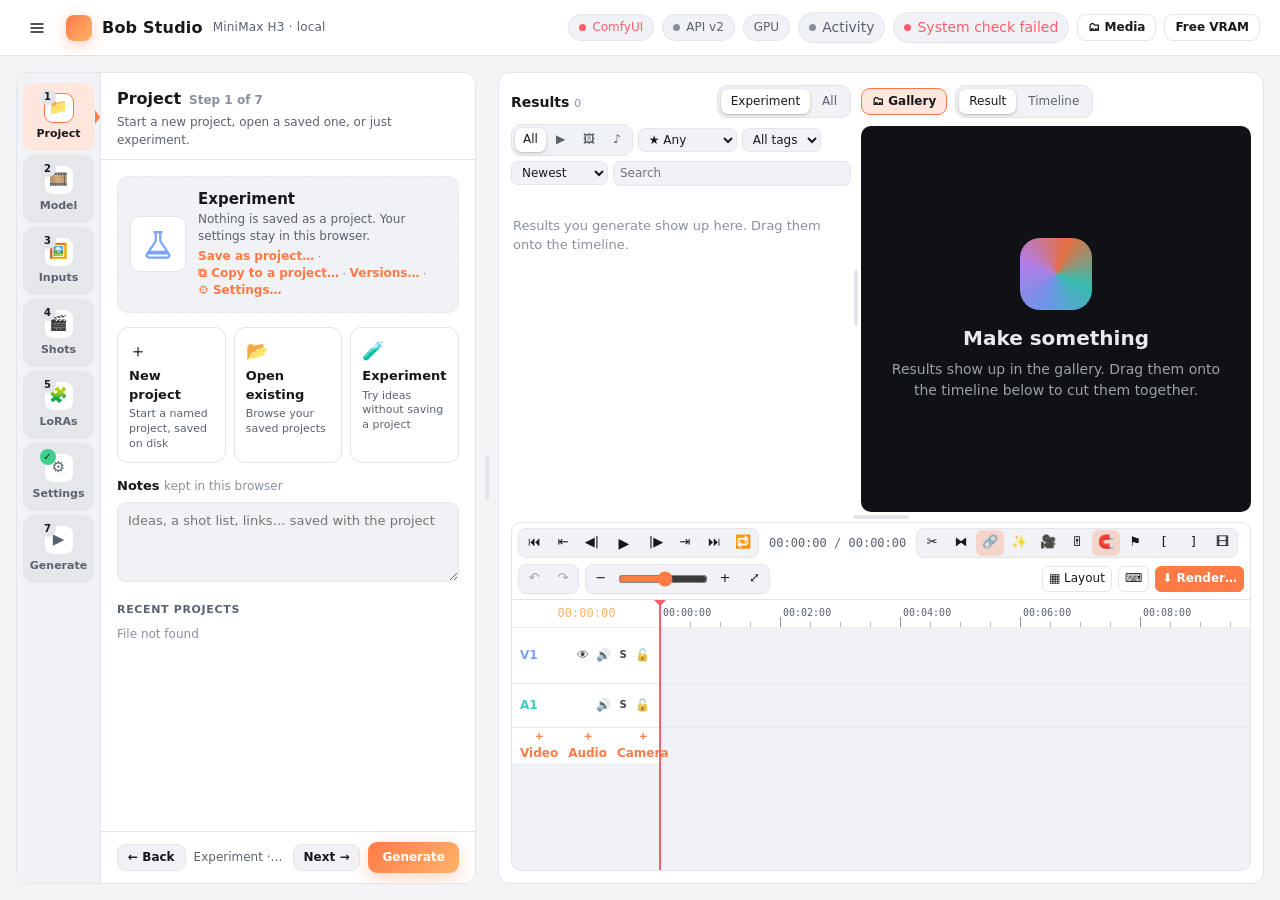
==== commit 4f378ecb: "MOSS Image layout control with bounding boxes (v0.101.0) Co-Authored-By: Claude Opus 5.5 <noreply@an" ====
--- a/static/index.html
+++ b/static/index.html
@@ -219,6 +219,24 @@
               <div class="prompt-bar" id="prompt-bar" role="toolbar" aria-label="Insert into the prompt"></div>
               <textarea id="prompt" rows="9" placeholder="Describe the shots, camera moves, and the sound…"></textarea>
               <div class="prompt-live" id="prompt-live" hidden></div>
+              <details class="moss-layout" id="f-layout" hidden>
+                <summary>▣ Layout <span class="opt">boxes for text, objects and characters</span> <span class="opt" id="layout-count"></span></summary>
+                <div class="ml-head">
+                  <label class="switch"><input type="checkbox" id="layout-on"><span></span></label>
+                  <span><strong>Use the layout</strong> <span class="hint inline">the prompt above becomes the whole scene's caption</span></span>
+                  <span class="grow"></span>
+                  <span class="hint inline" id="layout-dims"></span>
+                  <button type="button" class="link" id="layout-clear">Clear</button>
+                </div>
+                <div class="ml-body" id="layout-body">
+                  <div class="ml-canvas" id="layout-canvas" tabindex="0" aria-label="Layout canvas: drag to draw a box"></div>
+                  <p class="hint">Drag on the canvas to draw a box; drag a box to move it, its corner to resize; Delete removes the selected one.
+                    Boxes are drawn in order: background first. <b>Text</b> boxes render their words exactly (one line per line);
+                    <b>Character</b> marks a person or creature.</p>
+                  <p class="hint warn" id="layout-enhance" hidden>Enhance prompt is skipped while the layout is on: it would rewrite the boxes.</p>
+                  <div class="ml-list" id="layout-list"></div>
+                </div>
+              </details>
               <div class="tips" id="tips" hidden></div>
               <div class="writer-status" id="writer-status" hidden></div>
               <details class="writer" id="f-writer">
@@ -469,6 +487,7 @@
   <script src="/static/editor.js"></script>
   <script src="/static/settings.js"></script>
   <script src="/static/prompts.js"></script>
+  <script src="/static/layout.js"></script>
   <script src="/static/app.js"></script>
   <script src="/static/shell.js"></script>
 </body>
--- a/static/styles.css
+++ b/static/styles.css
@@ -886,3 +886,34 @@
 .s3-side { overflow: auto; }
 .s3-objs li { display: flex; align-items: center; justify-content: space-between; gap: 6px; }
 .s3-add { flex: 1; min-width: 0; }
+
+/* ---------------------------------------------------------------- MOSS layout boxes (layout.js) */
+.moss-layout { margin-top: 10px; border: 1px solid var(--line); border-radius: 10px; padding: 8px 10px; background: var(--panel-2); }
+.moss-layout > summary { cursor: pointer; font-weight: 600; font-size: 13px; }
+.moss-layout .opt { font-weight: 400; }
+.ml-head { display: flex; align-items: center; gap: 8px; margin: 10px 0 8px; flex-wrap: wrap; }
+.ml-head .grow { flex: 1; }
+.ml-body.off .ml-canvas, .ml-body.off .ml-list { opacity: .55; }
+.ml-canvas { position: relative; width: 100%; margin: 0 auto; border-radius: 8px; background:
+  repeating-conic-gradient(color-mix(in srgb, var(--line) 55%, transparent) 0 25%, transparent 0 50%) 0 0 / 24px 24px, #101114;
+  border: 1px solid var(--line); overflow: hidden; touch-action: none; cursor: crosshair; user-select: none; outline: none; }
+.ml-canvas:focus-visible { box-shadow: 0 0 0 2px var(--accent); }
+.ml-empty { position: absolute; inset: 0; display: grid; place-items: center; margin: 0; padding: 16px; text-align: center; color: #9aa1ad; font-size: 12px; pointer-events: none; }
+.ml-box { position: absolute; box-sizing: border-box; border: 2px solid var(--c, #7aa2ff); background: color-mix(in srgb, var(--c, #7aa2ff) 16%, transparent);
+  border-radius: 4px; cursor: move; overflow: hidden; color: #fff; font-size: 11px; line-height: 1.25; }
+.ml-box.t-text { --c: #f5b942; }
+.ml-box.t-character { --c: #3ccf8e; }
+.ml-box.sel { box-shadow: 0 0 0 2px #fff, 0 0 0 4px var(--c, #7aa2ff); z-index: 2; }
+.ml-tag { position: absolute; left: 0; top: 0; background: var(--c, #7aa2ff); color: #111; font-weight: 700; padding: 0 5px; border-bottom-right-radius: 4px; }
+.ml-txt { position: absolute; left: 4px; right: 4px; top: 17px; text-shadow: 0 1px 2px #000; white-space: nowrap; overflow: hidden; text-overflow: ellipsis; pointer-events: none; }
+.ml-h { position: absolute; right: 0; bottom: 0; width: 12px; height: 12px; background: var(--c, #7aa2ff); cursor: nwse-resize; border-top-left-radius: 4px; }
+.ml-list { display: flex; flex-direction: column; gap: 8px; margin-top: 8px; max-height: 44vh; overflow: auto; }
+.ml-item { border: 1px solid var(--line); border-radius: 8px; padding: 6px 8px; display: flex; flex-direction: column; gap: 6px; background: var(--panel); }
+.ml-item.sel { border-color: var(--accent); }
+.ml-row { display: flex; align-items: center; gap: 6px; }
+.ml-row .grow { flex: 1; }
+.ml-n { display: inline-grid; place-items: center; min-width: 22px; height: 22px; border-radius: 6px; background: #7aa2ff; color: #111; font-size: 12px; }
+.ml-n.t-text { background: #f5b942; }
+.ml-n.t-character { background: #3ccf8e; }
+.ml-item textarea { width: 100%; box-sizing: border-box; resize: vertical; font: inherit; font-size: 12.5px; }
+.hint.warn { color: var(--warn, #f5b942); }
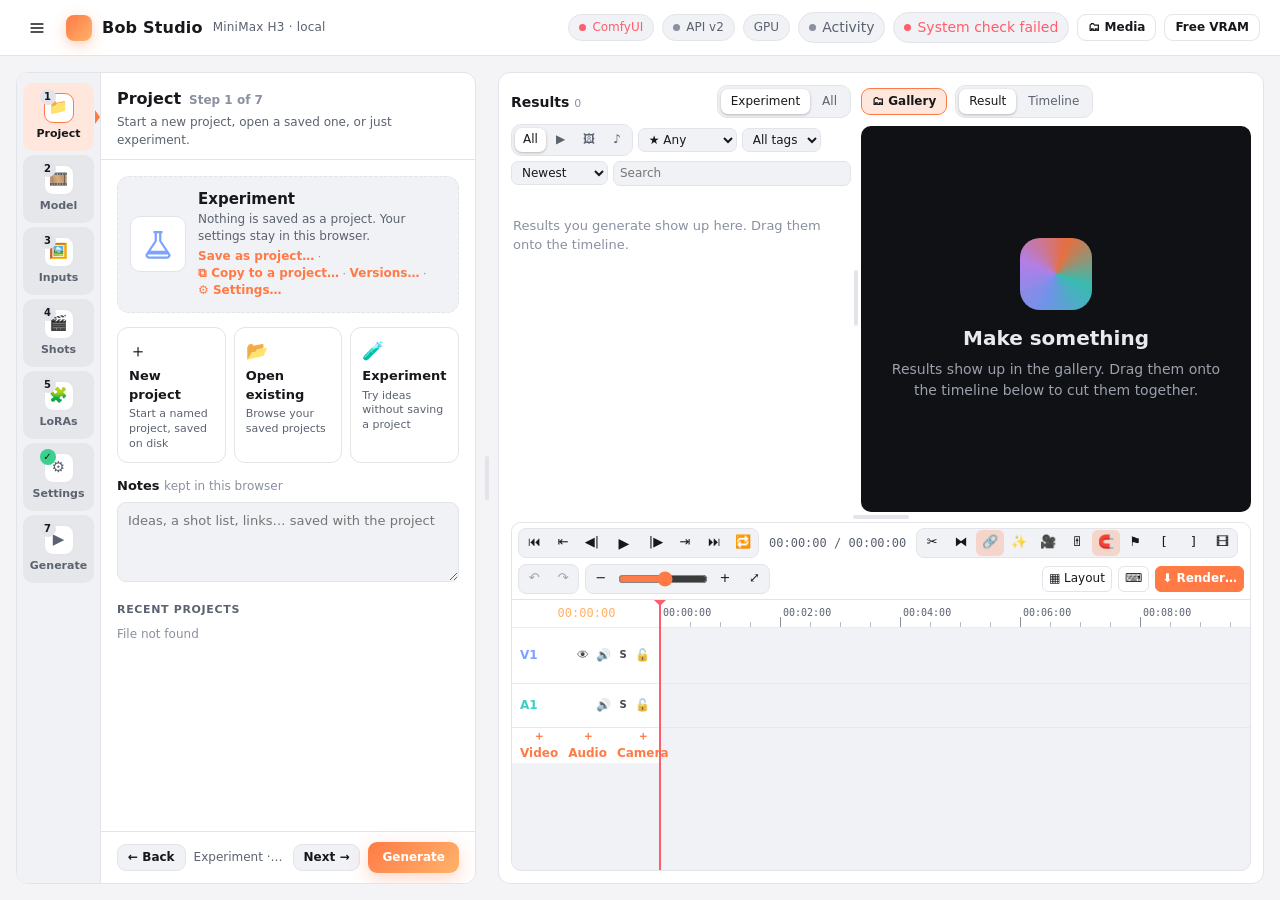
==== commit e64a7da9: "Shots step: a 3D scenes panel for H3 and H3 Reference (v0.104.0) Co-Authored-By: Claude Opus 5.5 <no" ====
--- a/static/index.html
+++ b/static/index.html
@@ -163,6 +163,18 @@
               <div class="subj-list"></div>
               <p class="hint" id="subjects-status" aria-live="polite"></p>
             </details>
+            <details class="shots-all shots-scenes" id="shots-scenes" hidden>
+              <summary>🏞 3D scenes <span class="opt">build a set from 3D models, key the camera and objects, render with H3</span><span class="s3p-sum"></span></summary>
+              <div class="s3p-bar">
+                <button type="button" class="btn sm primary" data-s3p="new" title="A floor and a sky to build a scene from 3D models and shapes, with no picture">＋ New empty scene</button>
+                <button type="button" class="btn sm" data-s3p="picture" title="One of the Inputs step's pictures (a keyframe or a reference) in depth, to stand 3D models in">🖼 From an Inputs picture…</button>
+                <span class="grow"></span>
+                <button type="button" class="link" data-s3p="all" title="Every 3D scene, from all projects">All scenes…</button>
+              </div>
+              <div class="m3-grid s3p-grid"></div>
+              <p class="hint">Open a scene to place objects, key the camera and their paths, then 🎬 Render it there: the video lands in the gallery.
+                Any picture can also become a scene from its right-click menu.</p>
+            </details>
             <div class="shot-list" id="shot-list" role="list" aria-label="Shots"></div>
             <button type="button" class="shot-add" id="btn-shot-add">＋ Add shot</button>
             <p class="hint" id="shots-hint"></p>
--- a/static/styles.css
+++ b/static/styles.css
@@ -917,3 +917,11 @@
 .ml-n.t-character { background: #3ccf8e; }
 .ml-item textarea { width: 100%; box-sizing: border-box; resize: vertical; font: inherit; font-size: 12.5px; }
 .hint.warn { color: var(--warn, #f5b942); }
+
+/* ---------------------------------------------------------------- Shots step: 3D scenes panel (scene3d.js) */
+.shots-scenes .s3p-bar { display: flex; align-items: center; gap: 8px; flex-wrap: wrap; margin: 8px 0; }
+.shots-scenes .s3p-bar .grow { flex: 1; }
+.shots-scenes .s3p-grid { grid-template-columns: repeat(auto-fill, minmax(118px, 1fr)); gap: 8px; padding: 0; max-height: 340px; overflow: auto; }
+.shots-scenes .m3-thumb { aspect-ratio: 16 / 10; font-size: 28px; }
+.shots-scenes .m3-card figcaption { padding: 5px 7px; font-size: 12px; }
+.shots-scenes .m3-empty { grid-column: 1 / -1; margin: 4px 0; }
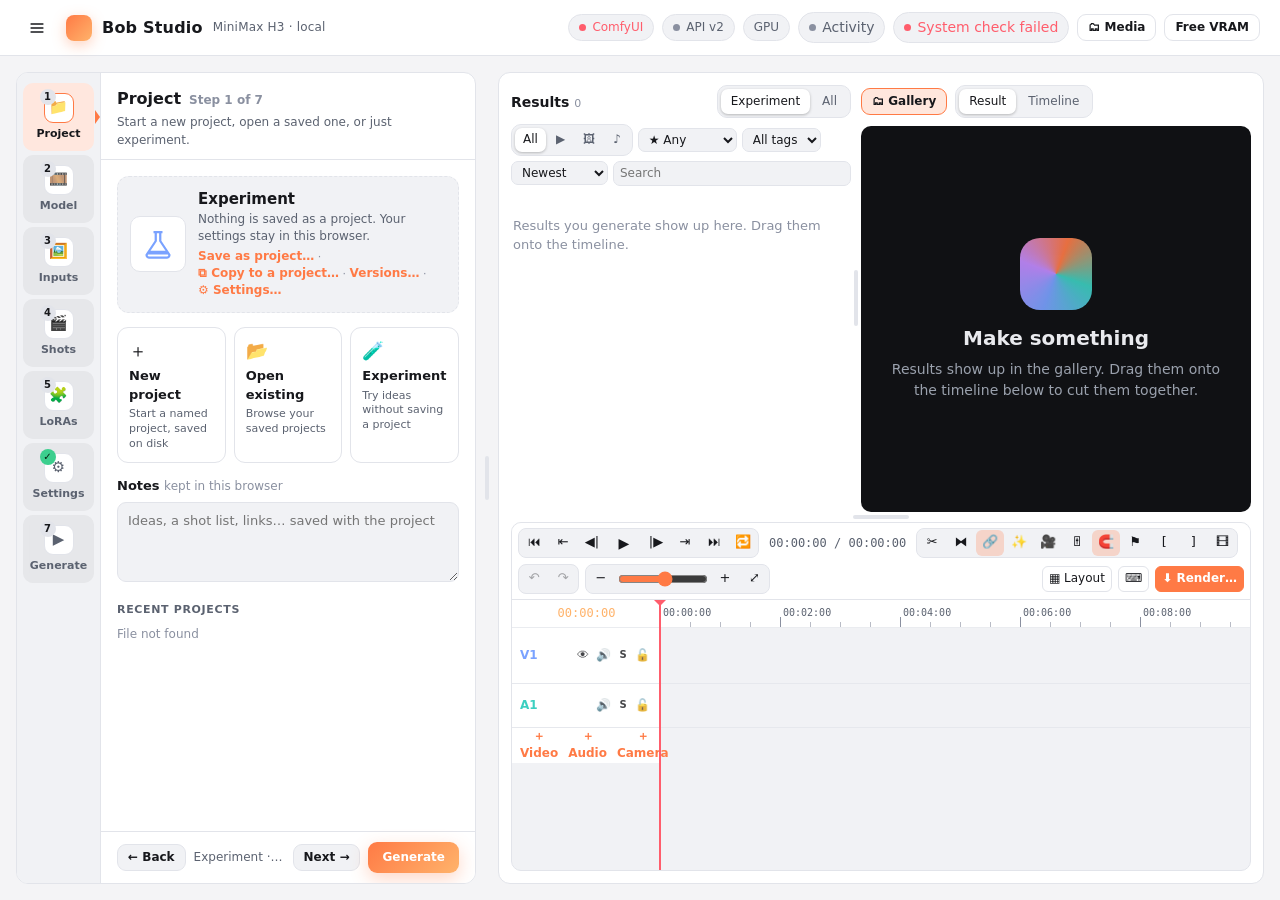
==== commit 899d3ffa: "Shots map to 3D scenes with their inputs (v0.106.0) A shot (H3, H3 Reference, one video per shot) ca" ====
--- a/static/index.html
+++ b/static/index.html
@@ -168,11 +168,13 @@
               <div class="s3p-bar">
                 <button type="button" class="btn sm primary" data-s3p="new" title="A floor and a sky to build a scene from 3D models and shapes, with no picture">＋ New empty scene</button>
                 <button type="button" class="btn sm" data-s3p="picture" title="One of the Inputs step's pictures (a keyframe or a reference) in depth, to stand 3D models in">🖼 From an Inputs picture…</button>
+                <button type="button" class="btn sm" data-s3p="shot" title="A scene for one of the shots, from its inputs (its picture, length and text); its 🎬 Render goes to that shot">🎞 For a shot…</button>
                 <span class="grow"></span>
                 <button type="button" class="link" data-s3p="all" title="Every 3D scene, from all projects">All scenes…</button>
               </div>
               <div class="m3-grid s3p-grid"></div>
-              <p class="hint">Open a scene to place objects, key the camera and their paths, then 🎬 Render it there: the video lands in the gallery.
+              <p class="hint">Open a scene to place objects, key the camera and their paths, then 🎬 Render it there. A scene made for a shot
+                (🎞 For a shot…, or the shot's Edit window) starts from that shot's picture and length, and renders into that shot with its text.
                 Any picture can also become a scene from its right-click menu.</p>
             </details>
             <div class="shot-list" id="shot-list" role="list" aria-label="Shots"></div>
--- a/static/styles.css
+++ b/static/styles.css
@@ -794,7 +794,10 @@
 /* a shot's objects in motion (Shots › Edit) */
 .sm-mo { display: flex; gap: 10px; align-items: flex-start; }
 .sm-mo img { width: 96px; height: 64px; object-fit: cover; border-radius: 6px; border: 1px solid var(--line); flex: none; }
-.sm-mo-acts { display: flex; gap: 6px; margin-top: 6px; }
+.sm-mo-acts { display: flex; gap: 6px; margin-top: 6px; flex-wrap: wrap; }
+.sm-mo-ph { width: 96px; height: 64px; border-radius: 6px; border: 1px dashed var(--line); flex: none; display: grid; place-items: center; font-size: 24px; }
+.sb-badge.sb-dim { opacity: .5; }
+.s3p-shot { color: var(--accent); font-weight: 600; }
 .sm-motion .mo-find select { flex: 1; min-width: 0; }
 
 /* Animate objects: the object menu and the erase bar */
@@ -925,3 +928,7 @@
 .shots-scenes .m3-thumb { aspect-ratio: 16 / 10; font-size: 28px; }
 .shots-scenes .m3-card figcaption { padding: 5px 7px; font-size: 12px; }
 .shots-scenes .m3-empty { grid-column: 1 / -1; margin: 4px 0; }
+
+/* ---------------------------------------------------------------- Shots: a shot that renders a 3D scene */
+.shot-modal .sm-dim { opacity: .55; }
+.shot-modal .sm-scene .sm-mo img { object-fit: cover; }
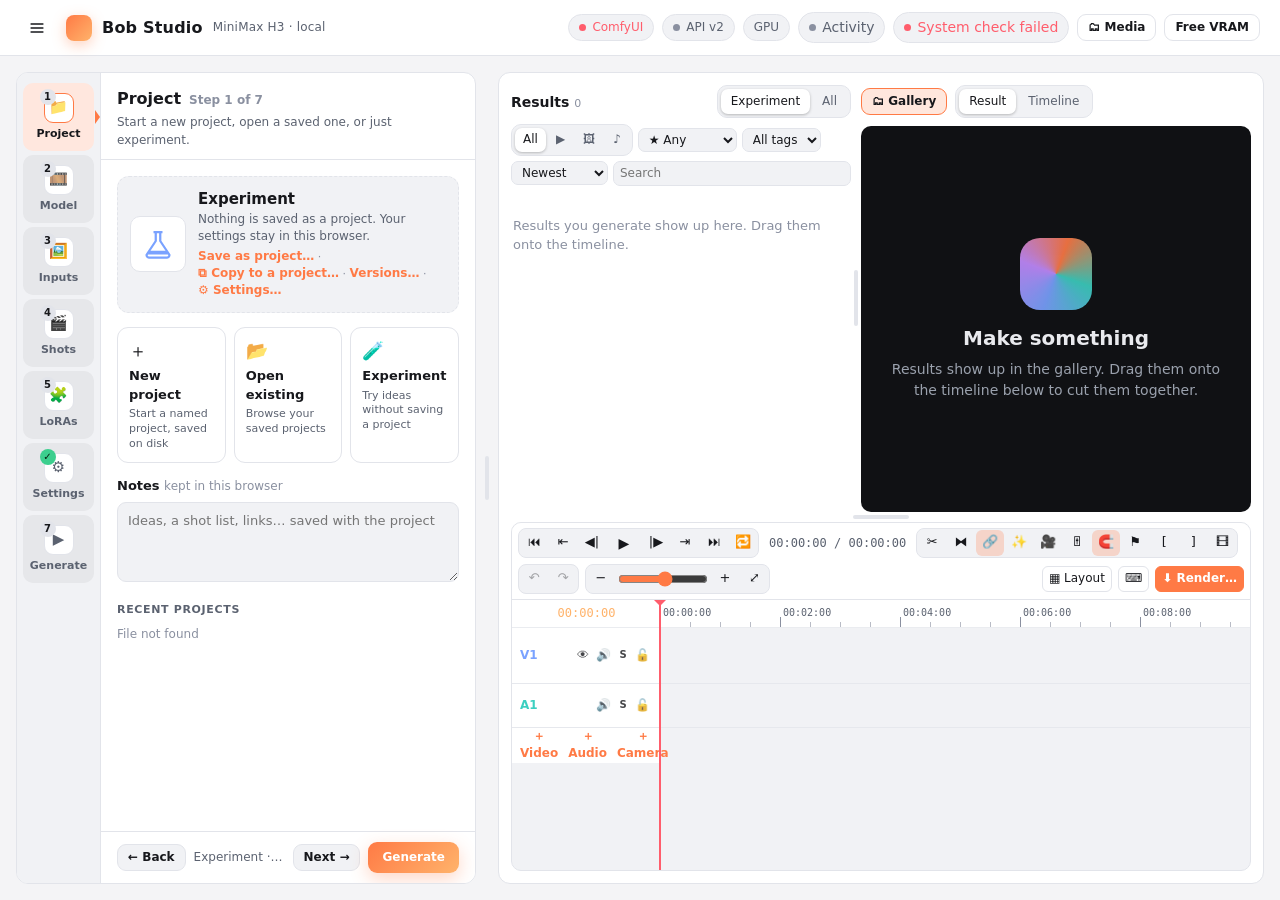
==== commit 58b9a5b7: "3D scene templates (v0.119.0) Save as template keeps a scene to start new ones from in any project; " ====
--- a/static/index.html
+++ b/static/index.html
@@ -167,6 +167,7 @@
               <summary>🏞 3D scenes <span class="opt">build a set from 3D models, key the camera and objects, render with H3</span><span class="s3p-sum"></span></summary>
               <div class="s3p-bar">
                 <button type="button" class="btn sm primary" data-s3p="new" title="A floor and a sky to build a scene from 3D models and shapes, with no picture">＋ New empty scene</button>
+                <button type="button" class="btn sm" data-s3p="tpl" title="A new scene, a copy of one of your templates (a scene saved with ⭐ Save as template)">⭐ From a template…</button>
                 <button type="button" class="btn sm" data-s3p="picture" title="One of the Inputs step's pictures (a keyframe or a reference) in depth, to stand 3D models in">🖼 From an Inputs picture…</button>
                 <button type="button" class="btn sm" data-s3p="shot" title="A scene for one of the shots, from its inputs (its picture, length and text); its 🎬 Render goes to that shot">🎞 For a shot…</button>
                 <span class="grow"></span>
--- a/static/styles.css
+++ b/static/styles.css
@@ -366,6 +366,24 @@
 
 .meta { display: flex; flex-direction: column; gap: 10px; }
 .meta .actions { display: flex; flex-wrap: wrap; gap: 8px; }
+/* Score (app.js scoreCard) */
+.s-good { --sc: #3fb950; } .s-ok { --sc: #d29922; } .s-bad { --sc: #f85149; }
+.mb-score { flex: none; border: 1px solid var(--sc, var(--line)); color: var(--sc, var(--text)); background: color-mix(in srgb, var(--sc, transparent) 14%, transparent);
+  border-radius: 999px; padding: 1px 8px; font-size: 12px; font-weight: 700; cursor: pointer; font-variant-numeric: tabular-nums; }
+.scorecard { border: 1px solid var(--line); border-radius: 8px; padding: 8px 10px; display: grid; gap: 4px; }
+.sc-head { display: flex; align-items: center; gap: 10px; }
+.sc-overall { font-size: 26px; line-height: 1; color: var(--sc, var(--text)); font-variant-numeric: tabular-nums; min-width: 2ch; }
+.sc-row > summary { display: grid; grid-template-columns: 140px 1fr 3ch; gap: 8px; align-items: center; cursor: pointer; font-size: 13px; list-style: none; padding: 2px 0; }
+.sc-row > summary::-webkit-details-marker { display: none; }
+.sc-bar { height: 6px; border-radius: 3px; background: var(--panel-2); overflow: hidden; }
+.sc-bar i { display: block; height: 100%; background: var(--sc, var(--muted)); }
+.sc-n { text-align: right; color: var(--sc, var(--muted)); font-variant-numeric: tabular-nums; }
+.sc-body { font-size: 12.5px; padding: 2px 0 6px 8px; }
+.sc-body ul { margin: 0; padding-left: 4px; list-style: none; display: grid; gap: 3px; }
+.sc-body p { margin: 4px 0; }
+.sc-y { color: #3fb950; font-weight: 700; } .sc-x { color: #f85149; font-weight: 700; }
+.sc-frames { display: flex; gap: 4px; overflow-x: auto; }
+.sc-frames img { height: 54px; border-radius: 4px; border: 1px solid var(--line); }
 .meta .facts { display: flex; flex-wrap: wrap; gap: 6px; }
 .meta .facts span { background: var(--panel-2); border: 1px solid var(--line); border-radius: 6px; padding: 2px 8px; font-size: 12px; color: var(--muted); font-variant-numeric: tabular-nums; }
 .meta .prompt-text {
@@ -778,6 +796,8 @@
 .mo-row { display: flex; align-items: center; gap: 8px; flex-wrap: wrap; }
 .mo-keys { display: flex; flex-wrap: wrap; gap: 4px; align-items: center; margin-bottom: 8px; }
 .mo-keys .chip-btn.on { outline: 2px solid var(--accent); }
+.mo-keys .s3-ease, .mo-keys .s3-ease-h { flex-basis: 100%; margin: 4px 0 0; }
+.mo-keys .s3-ease select { width: 100%; }
 .mo-foot-st { margin-right: auto; }
 @media (max-width: 760px) { .mo { grid-template-columns: 1fr; } }
 
@@ -882,6 +902,34 @@
 .s3-len { display: inline-flex; align-items: center; gap: 4px; font-size: 12px; color: var(--muted); }
 .s3-sec { width: 56px; }
 .s3-box { overflow: hidden; }
+/* the shot camera's preview in the corner of the 3D view (scene3d.js drawPip): a frame over what the canvas draws there */
+.s3-pip { position: absolute; z-index: 3; pointer-events: none; border: 1px solid rgba(122, 163, 255, .9); border-radius: 2px;
+  box-shadow: 0 4px 16px rgba(0, 0, 0, .45); }
+.s3-pip-l { position: absolute; left: 0; top: 0; padding: 1px 6px; font-size: 11px; color: #fff; background: rgba(0, 0, 0, .55);
+  border-bottom-right-radius: 4px; font-variant-numeric: tabular-nums; }
+/* the floating position box over the 3D view (scene3d.js syncFloat) */
+.s3-float { position: absolute; top: 10px; right: 10px; z-index: 4; width: 240px; padding: 0 10px 8px; border-radius: 10px;
+  border: 1px solid var(--line); background: color-mix(in srgb, var(--panel) 92%, transparent); backdrop-filter: blur(8px);
+  box-shadow: 0 8px 24px rgba(0, 0, 0, .4); font-size: 12px; }
+.s3-float-h { display: flex; align-items: center; gap: 6px; margin: 0 -10px 6px; padding: 6px 8px 6px 10px; cursor: move;
+  border-bottom: 1px solid var(--line); user-select: none; touch-action: none; }
+.s3-float-h b { flex: 1; min-width: 0; overflow: hidden; text-overflow: ellipsis; white-space: nowrap; }
+.s3-float-x { background: none; border: 0; color: var(--muted); font-size: 16px; line-height: 1; cursor: pointer; padding: 0 2px; }
+.s3-float-x:hover { color: var(--text); }
+.s3-float-l { color: var(--muted); margin: 2px 0 4px; }
+.s3-float-xyz { display: grid; grid-template-columns: repeat(3, minmax(0, 1fr)); gap: 4px; }
+.s3-float-cam .s3-float-xyz { grid-template-columns: repeat(3, minmax(0, 1fr)); }
+.s3-float-xyz label { display: grid; gap: 2px; }
+.s3-float-xyz label > span { font-weight: 600; font-size: 11px; }
+.s3-float-xyz .ax0 { color: #f0455a; } .s3-float-xyz .ax1 { color: #73cc33; } .s3-float-xyz .ax2 { color: #458cfa; }
+.s3-float-xyz input { width: 100%; min-width: 0; padding: 3px 4px; font-variant-numeric: tabular-nums; }
+.s3-float .hint { margin: 6px 0 0; font-size: 11px; }
+.s3-float-lens { display: flex; align-items: center; gap: 6px; flex-wrap: wrap; }
+.s3-float-lens .s3-focus-on { padding: 2px 6px; }
+.s3-float-lens .s3-fstop { padding: 2px 4px; }
+.s3-float-lens label { display: flex; align-items: center; gap: 4px; }
+.s3-float-lens input { width: 64px; padding: 3px 4px; font-variant-numeric: tabular-nums; }
+.s3-float .s3-float-lens .hint { margin: 0; }
 /* what the camera frames; outside it is shaded */
 .s3-frame { position: absolute; pointer-events: none; border: 1px solid rgba(255, 255, 255, .7); box-shadow: 0 0 0 9999px rgba(0, 0, 0, .38); }
 .s3-listbar { display: flex; justify-content: flex-end; padding: 2px 4px 8px; }
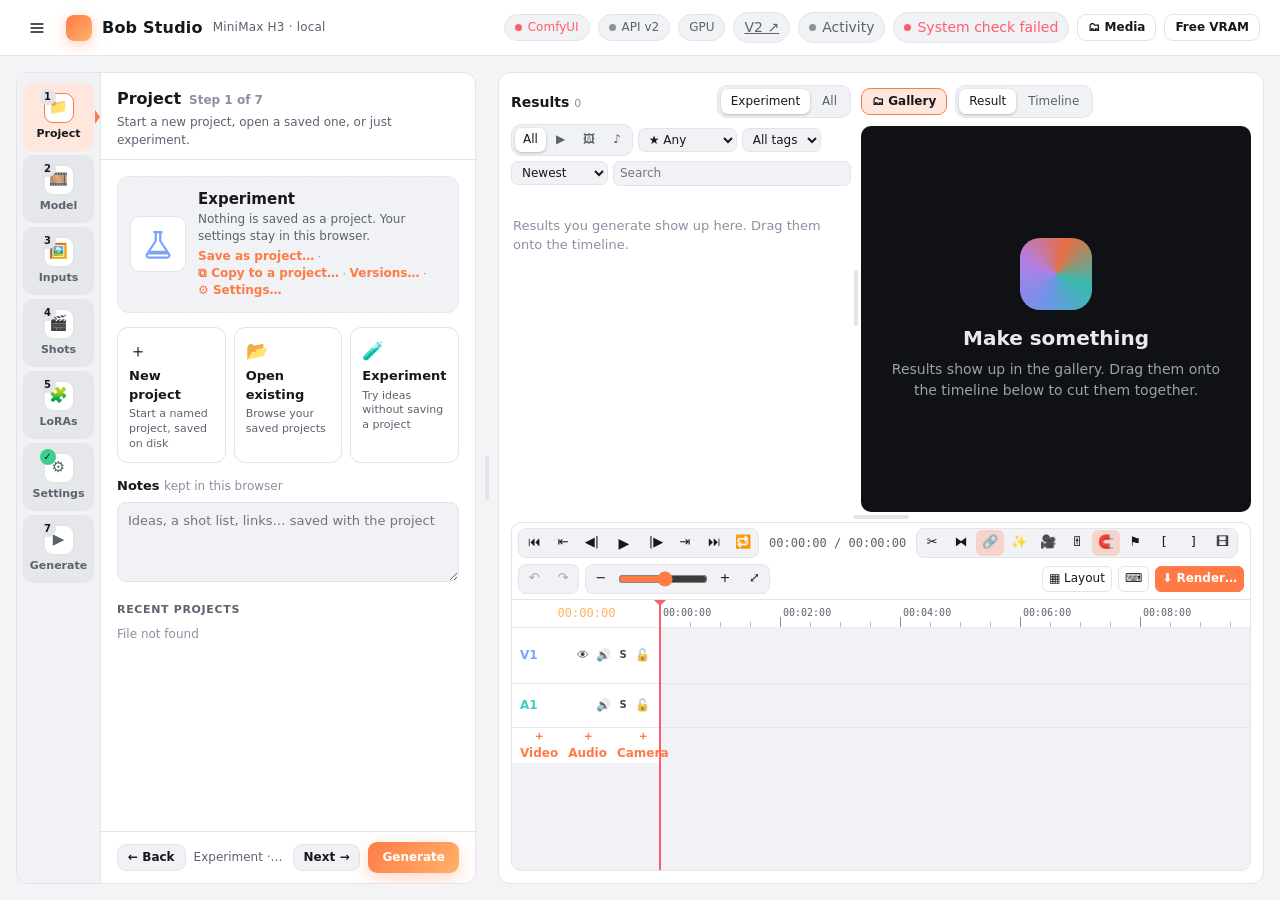
==== commit 0dfa0fb8: "Bob Studio V2, phase 1: shots in a 3D scene, the model chosen for you (v0.121.0) A new page at /v2 b" ====
--- a/static/index.html
+++ b/static/index.html
@@ -27,6 +27,7 @@
       <span class="chip" id="st-comfy"><i></i>ComfyUI</span>
       <span class="chip" id="st-proxy"><i></i>API v2</span>
       <span class="chip muted" id="st-gpu">GPU</span>
+      <a class="chip chip-btn" href="/v2" title="Bob Studio V2: shot by shot in a 3D scene, the model chosen for you">V2 ↗</a>
       <button type="button" class="chip chip-btn act-chip" id="st-queue" title="Activity: what the studio is doing, with logs (Ctrl+Shift+A)"><i></i>Activity</button>
       <button class="chip chip-btn" id="st-sys" title="System check"><i></i>System</button>
       <button class="chip chip-btn unsaved" id="st-save" hidden title="Save the project (Ctrl+S)"><i></i>Unsaved · Save</button>
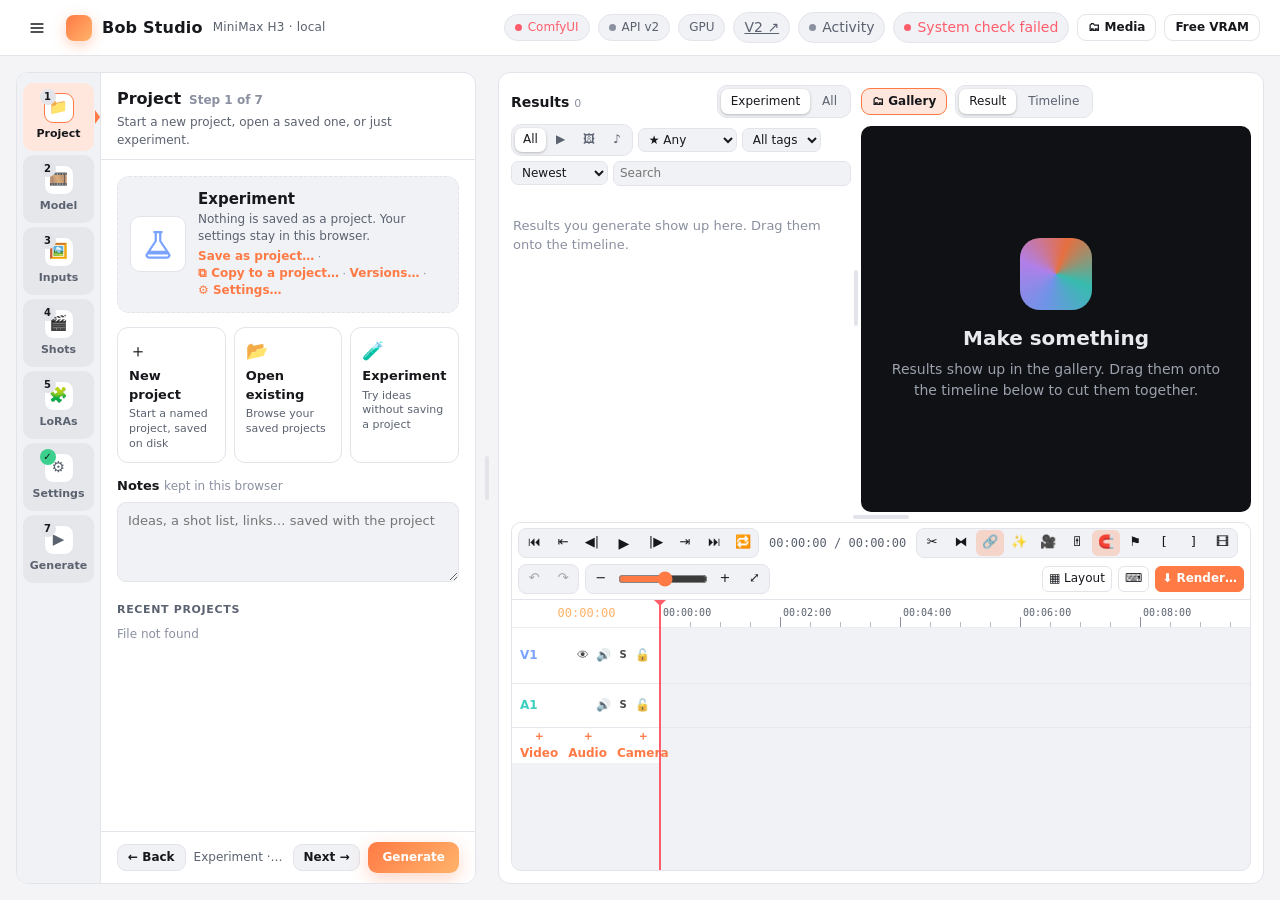
==== commit eb54d989: "Pose editor for the Person figure: joints, spine, head, hands, a pose library (v0.165.0) Co-Authored" ====
--- a/static/index.html
+++ b/static/index.html
@@ -499,6 +499,7 @@
   <script src="/static/tracker.js"></script>
   <script src="/static/model3d.js"></script>
   <script src="/static/scene3d.js"></script>
+  <script src="/static/posepad.js"></script>
   <script src="/static/angles.js"></script>
   <script src="/static/editor.js"></script>
   <script src="/static/settings.js"></script>
--- a/static/styles.css
+++ b/static/styles.css
@@ -383,6 +383,16 @@
 .sc-body p { margin: 4px 0; }
 .sc-y { color: #3fb950; font-weight: 700; } .sc-x { color: #f85149; font-weight: 700; }
 .sc-frames { display: flex; gap: 4px; overflow-x: auto; }
+/* Words (app.js heardCard; bin.js .b-heard) */
+.hd-row { margin: 0; font-size: 12.5px; display: grid; grid-template-columns: 4.5em 1fr; gap: 6px; }
+.hd-takes { display: flex; flex-wrap: wrap; align-items: center; gap: 6px; font-size: 12px; }
+.hd-takes > .hint { flex-basis: 100%; }
+.hd-take { border: 1px solid var(--line); background: var(--panel-2); color: var(--text); border-radius: 999px; padding: 1px 9px; cursor: pointer; font-size: 12px; }
+.hd-take.on { border-color: var(--accent); }
+.hd-take b { color: var(--sc, var(--text)); font-variant-numeric: tabular-nums; }
+.b-heard { position: absolute; top: 4px; left: 4px; font-size: 10px; padding: 0 5px; border-radius: 5px; background: rgba(0,0,0,.7);
+  color: var(--sc, #fff); font-weight: 700; font-variant-numeric: tabular-nums; }
+.b-heard.best { outline: 1px solid var(--sc, #fff); }
 .sc-frames img { height: 54px; border-radius: 4px; border: 1px solid var(--line); }
 .meta .facts { display: flex; flex-wrap: wrap; gap: 6px; }
 .meta .facts span { background: var(--panel-2); border: 1px solid var(--line); border-radius: 6px; padding: 2px 8px; font-size: 12px; color: var(--muted); font-variant-numeric: tabular-nums; }
@@ -864,6 +874,93 @@
 
 /* 3D scenes (scene3d.js) */
 .s3 { display: grid; grid-template-columns: minmax(0, 1fr) 260px; gap: 12px; height: 100%; min-height: 0; }
+/* the scene builder's menu bar (Scene, Edit, Add) */
+.s3-menubar { display: flex; align-items: center; gap: 2px; flex-wrap: wrap; }
+.s3-mb { border: 0; background: none; color: var(--text); font: inherit; font-size: 13px; padding: 5px 10px; border-radius: 6px; cursor: pointer; }
+.s3-mb:hover, .s3-mb:focus-visible { background: var(--panel-2); }
+.s3-mbhint { margin-left: 10px; font-size: 11.5px; white-space: nowrap; overflow: hidden; text-overflow: ellipsis; min-width: 0; flex: 1; }
+.ex-menu button[disabled] { opacity: .45; cursor: default; }
+.ex-menu .menu-sep { height: 1px; background: var(--line); margin: 4px 6px; }
+/* the photo window: the model's settings and the whole prompt */
+.s3r-row3 { grid-template-columns: 1fr 1fr 1fr; }
+.s3r-vref { display: flex; flex-wrap: wrap; align-items: center; gap: 6px 12px; }
+.s3r-vref select { width: auto; }
+@media (max-width: 560px) { .s3r-row3 { grid-template-columns: 1fr; } }
+.s3r-lv { margin-top: 4px; }
+.s3r-lvh { margin: 4px 0 0; }
+.s3p-set { border: 1px solid var(--line); border-radius: 8px; padding: 8px 10px; background: var(--panel-2); }
+.s3p-set h4 { margin: 0 0 6px; font-size: 12.5px; }
+.s3p-dl { display: grid; grid-template-columns: auto minmax(0, 1fr); gap: 2px 12px; margin: 0; font-size: 12.5px; }
+.s3p-dl dt { color: var(--muted); }
+.s3p-dl dd { margin: 0; }
+/* the Render window's progress: its stages, as the render goes */
+.s3r-stages h4 .s3r-sgh { font-weight: 400; color: var(--muted); }
+.s3r-stages ol { list-style: none; margin: 0; padding: 0; display: grid; gap: 4px; font-size: 12.5px; }
+.s3r-sg { display: grid; grid-template-columns: 18px minmax(0, 1fr) auto; gap: 8px; align-items: start; }
+.s3r-sg .s3r-sn small { display: block; color: var(--muted); font-size: 11.5px; overflow-wrap: anywhere; }
+.s3r-sg .s3r-stm { color: var(--muted); font-variant-numeric: tabular-nums; }
+.s3r-si { width: 14px; height: 14px; margin-top: 1px; display: grid; place-items: center; font-size: 11px; line-height: 1; }
+.s3r-sg.wait, .s3r-sg.skip { color: var(--muted); }
+.s3r-sg.skip .s3r-sn { text-decoration: line-through; opacity: .7; }
+.s3r-sg.done .s3r-si { color: var(--ok); }
+.s3r-sg.fail .s3r-si, .s3r-sg.fail small { color: var(--bad); }
+.s3r-sg.run .s3r-sn { font-weight: 600; }
+.s3r-sg.run .s3r-si { border: 2px solid var(--line); border-top-color: var(--accent); border-radius: 50%; width: 10px; height: 10px; margin: 2px; animation: spin .8s linear infinite; }
+@media (prefers-reduced-motion: reduce) { .s3r-sg.run .s3r-si { animation: none; border-color: var(--accent); } }
+/* the Render window's finished render: the video, the photo it started from, Explorer and the timeline */
+.s3r-media { display: grid; grid-template-columns: repeat(auto-fit, minmax(200px, 1fr)); gap: 8px; }
+.s3r-media figure { margin: 0; display: grid; gap: 4px; }
+.s3r-media video, .s3r-media img { width: 100%; border-radius: 6px; background: #000; display: block; }
+.s3r-media figcaption { font-size: 11.5px; color: var(--muted); }
+.s3r-acts { display: flex; flex-wrap: wrap; gap: 6px; margin-top: 8px; }
+/* what a render is made from: thumbnails, and one large over everything */
+/* the machine's load while a render works: sticks to the top of the Render window */
+.s3r-use { position: sticky; top: -1px; z-index: 2; display: grid; grid-template-columns: repeat(auto-fit, minmax(92px, 1fr)); gap: 6px 10px;
+  margin: -4px 0 10px; padding: 6px 8px; background: var(--panel); border: 1px solid var(--line); border-radius: 8px; font-size: 12px; color: var(--muted); }
+.s3r-use[hidden] { display: none; }
+.s3r-um { display: grid; grid-template-columns: auto auto 1fr; align-items: center; column-gap: 4px; row-gap: 3px; white-space: nowrap; min-width: 0; }
+.v2-stages .s3r-use { margin: 0 0 8px; }
+.s3r-um b { justify-self: end; font-weight: 600; font-variant-numeric: tabular-nums; color: var(--text); }
+.s3r-um > i { grid-column: 1 / -1; height: 4px; border-radius: 2px; background: var(--panel-2); overflow: hidden; }
+.s3r-um > i > i { display: block; height: 100%; background: var(--accent); transition: width .6s ease; }
+.s3r-um.hot b { color: #e5484d; }
+.s3r-um.hot > i > i { background: #e5484d; }
+.s3r-enh { display: flex; gap: 8px; align-items: center; flex-wrap: wrap; }
+.s3r-enhsum { font-weight: 600; }
+.s3p-res { width: 100%; cursor: zoom-in; }
+.s3p-res .s3r-ft { aspect-ratio: auto; }
+.s3p-res img { max-height: 360px; }
+.s3r-files-l { display: grid; grid-template-columns: repeat(auto-fill, minmax(118px, 1fr)); gap: 8px; }
+.s3r-file { display: grid; gap: 4px; padding: 4px; text-align: left; font: inherit; color: inherit; cursor: zoom-in;
+  background: var(--panel); border: 1px solid var(--line); border-radius: 8px; }
+.s3r-file:hover, .s3r-file:focus-visible { border-color: var(--accent); }
+.s3r-ft { position: relative; display: grid; place-items: center; aspect-ratio: 16 / 9; border-radius: 5px; overflow: hidden; background: #000; }
+.s3r-ft img, .s3r-ft video { width: 100%; height: 100%; object-fit: contain; display: block; }
+.s3r-fk { position: absolute; right: 4px; bottom: 3px; font-size: 11px; color: #fff; background: rgba(0, 0, 0, .55); border-radius: 4px; padding: 0 4px; }
+.s3r-fa { font-size: 26px; }
+.s3r-fl { font-size: 12px; line-height: 1.25; }
+.s3r-fl small { display: block; color: var(--muted); font-size: 11px; }
+.s3r-big { position: fixed; inset: 0; z-index: 100000; display: grid; place-items: center; padding: 24px; background: rgba(0, 0, 0, .82); cursor: zoom-out; }
+.s3r-big figure { margin: 0; display: grid; gap: 8px; max-width: min(1400px, 96vw); cursor: default; }
+.s3r-big img, .s3r-big video { max-width: 100%; max-height: calc(100vh - 110px); border-radius: 6px; background: #000; display: block; margin: 0 auto; }
+.s3r-big audio { width: min(520px, 90vw); }
+.s3r-big figcaption { display: flex; flex-wrap: wrap; align-items: center; gap: 8px; color: #eee; font-size: 13px; }
+.s3r-bigsp { flex: 1; }
+.s3p-pics { display: flex; flex-wrap: wrap; gap: 6px; margin-top: 8px; }
+.s3p-pic { display: inline-flex; align-items: center; gap: 5px; font-size: 12px; border: 1px solid var(--line); border-radius: 6px; padding: 2px 6px 2px 2px; background: var(--panel); }
+.s3p-pic img, .s3p-pic0 { width: 28px; height: 28px; border-radius: 4px; object-fit: cover; display: grid; place-items: center; background: var(--panel-2); }
+.s3p-ph { display: flex; align-items: baseline; justify-content: space-between; gap: 8px; }
+#s3p-prompt { font: 12px/1.45 ui-monospace, Consolas, monospace; width: 100%; resize: vertical; }
+/* the play row */
+.s3-loop.on { background: color-mix(in srgb, var(--accent) 25%, transparent); border-color: var(--accent); }
+.s3-transport { display: inline-flex; gap: 2px; }
+.s3-transport .btn { min-width: 30px; padding: 3px 6px; }
+.s3-frame-in { display: inline-flex; align-items: center; gap: 4px; font-size: 12px; color: var(--muted); white-space: nowrap; }
+.s3-frame-in input { width: 58px; }
+/* the position box, docked in the side panel: no title bar to drag, no close */
+.s3-float.s3-docked { position: static; width: auto; box-shadow: none; border: 1px solid var(--line); background: var(--panel-2); margin-bottom: 10px; padding-top: 6px; }
+.s3-float.s3-docked .s3-float-h { cursor: default; background: none; border: 0; margin-top: -6px; }
+.s3-float.s3-docked .s3-float-x { display: none; }
 .s3-stage { display: grid; grid-template-rows: auto minmax(0, 1fr) auto; gap: 8px; min-height: 0; }
 /* the scene's tool bar: Add (shapes, models) · Drag to (the tool) · the selected object */
 .s3-tools { display: flex; flex-wrap: wrap; gap: 6px 10px; align-items: center; min-width: 0; }
@@ -980,3 +1077,10 @@
 /* ---------------------------------------------------------------- Shots: a shot that renders a 3D scene */
 .shot-modal .sm-dim { opacity: .55; }
 .shot-modal .sm-scene .sm-mo img { object-fit: cover; }
+/* Retake the sound (app.js retakeDialog) */
+.rt-box { display: grid; gap: 10px; }
+.rt-l { display: grid; gap: 4px; font-size: 13px; }
+.rt-l textarea { width: 100%; font-family: var(--mono, monospace); font-size: 12px; resize: vertical; }
+.rt-row { display: flex; gap: 6px; align-items: center; }
+.rt-row input { flex: 1; min-width: 0; }
+.rt-takes { justify-self: start; }
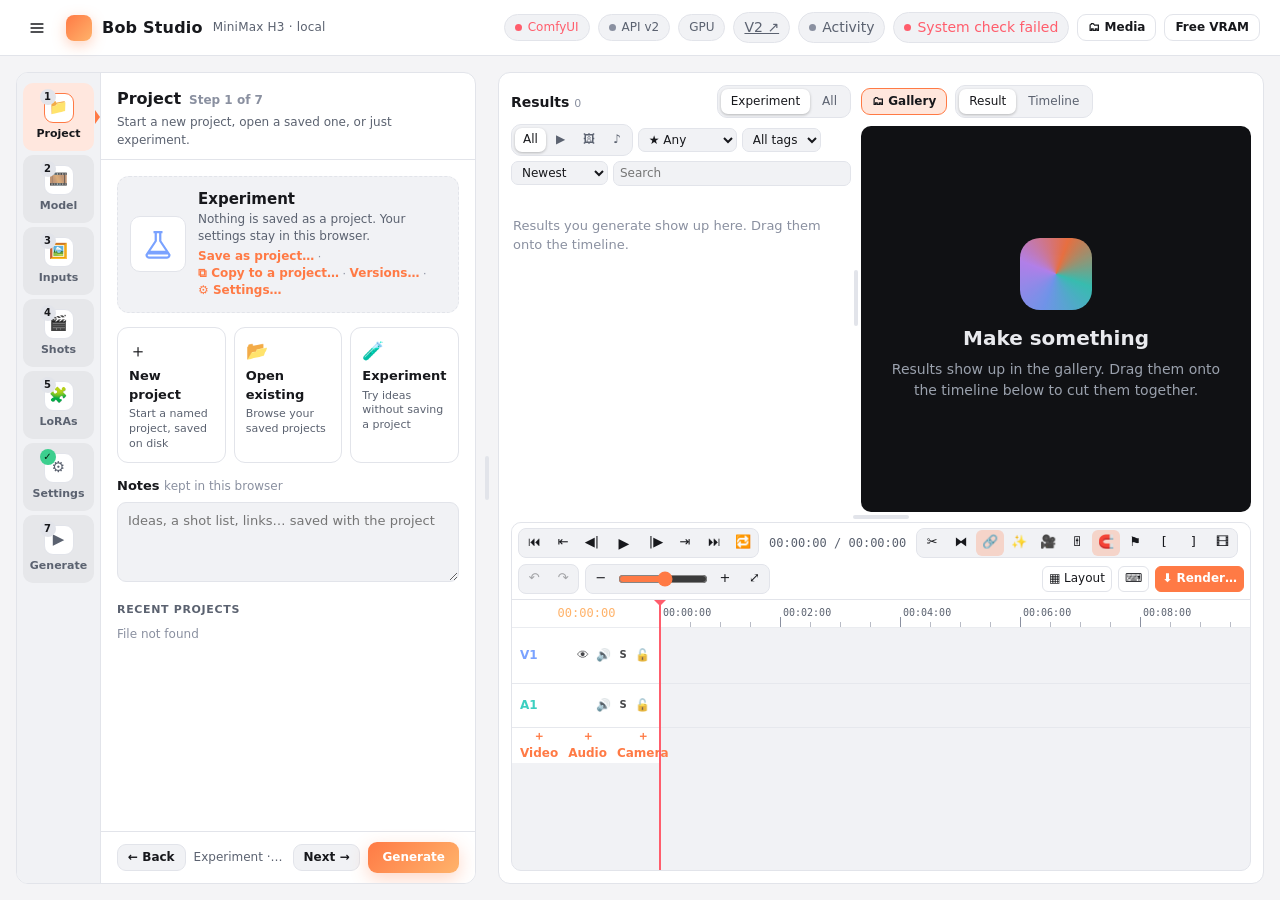
==== commit 9a0516fe: "Import poses and movements: BVH, glTF animations, OpenPose/DWPose keypoints (v0.167.0) Co-Authored-B" ====
--- a/static/index.html
+++ b/static/index.html
@@ -499,6 +499,7 @@
   <script src="/static/tracker.js"></script>
   <script src="/static/model3d.js"></script>
   <script src="/static/scene3d.js"></script>
+  <script src="/static/poseimport.js"></script>
   <script src="/static/posepad.js"></script>
   <script src="/static/angles.js"></script>
   <script src="/static/editor.js"></script>
